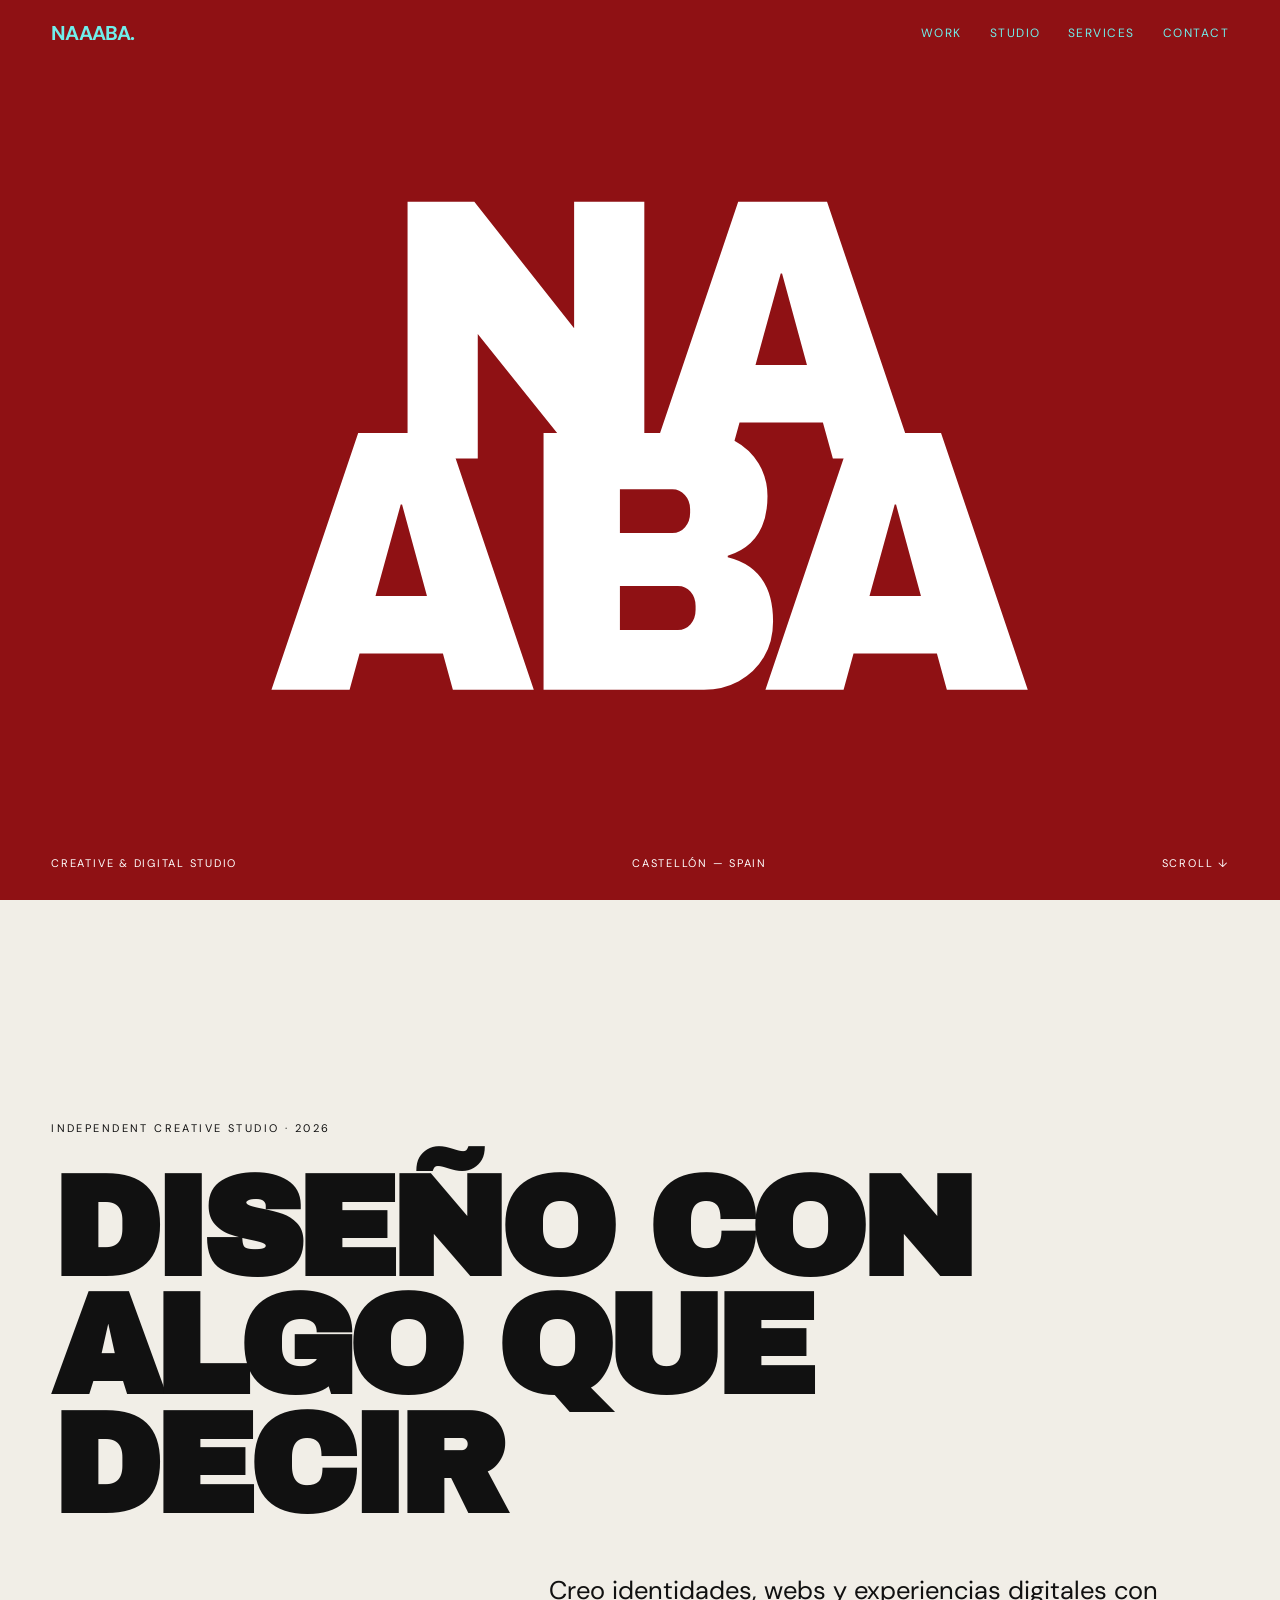
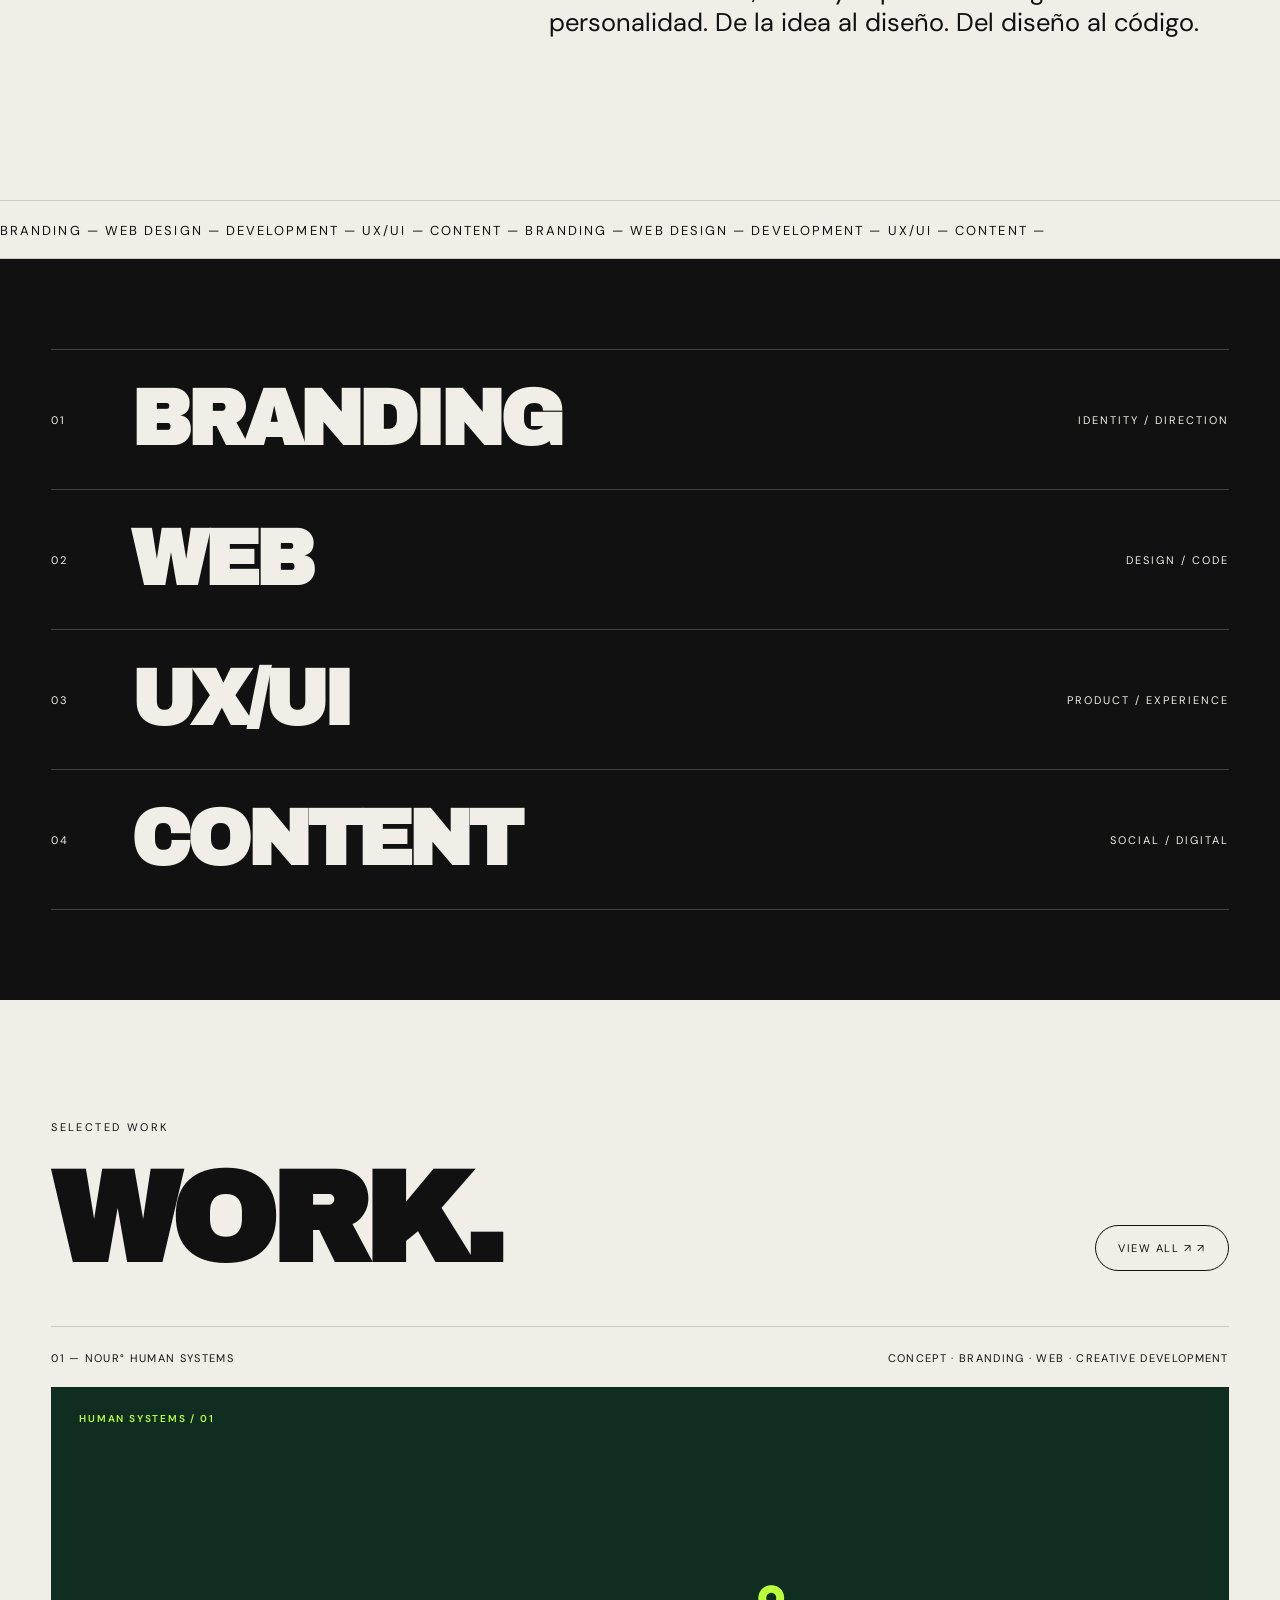
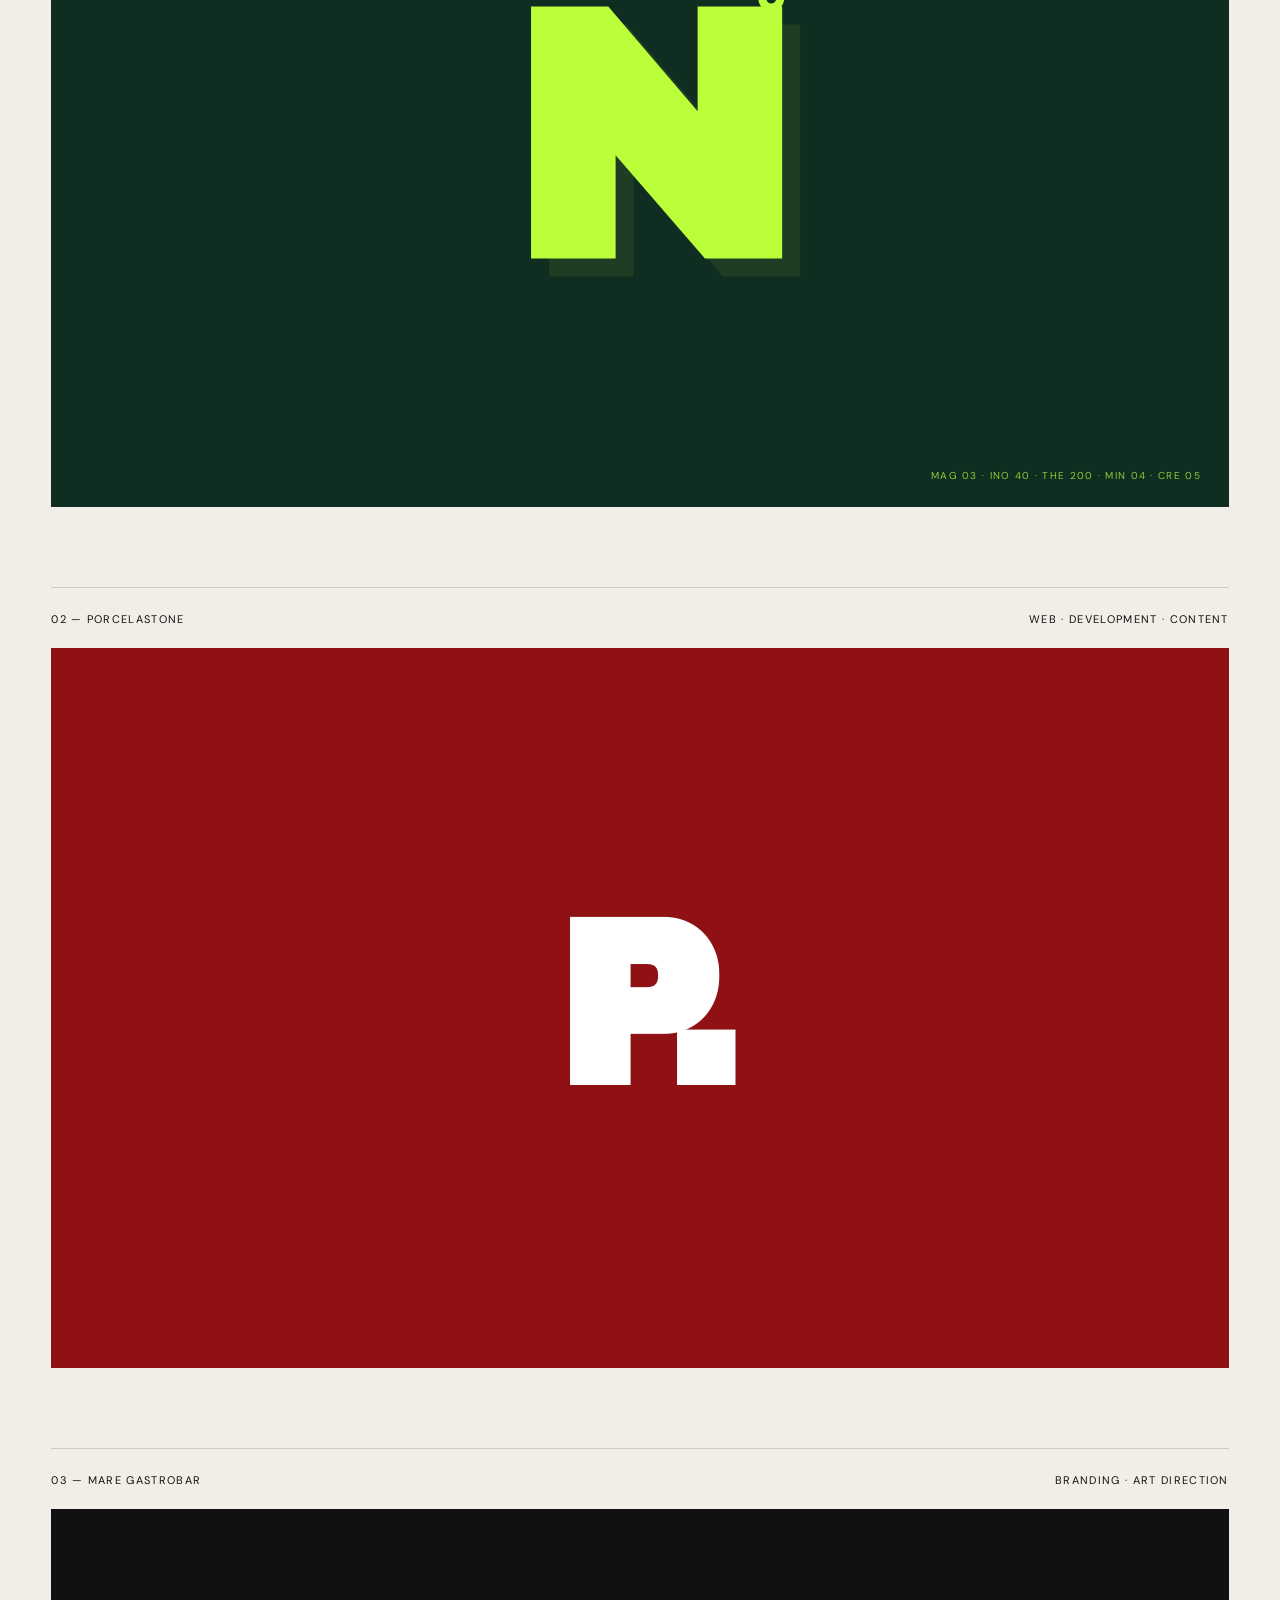
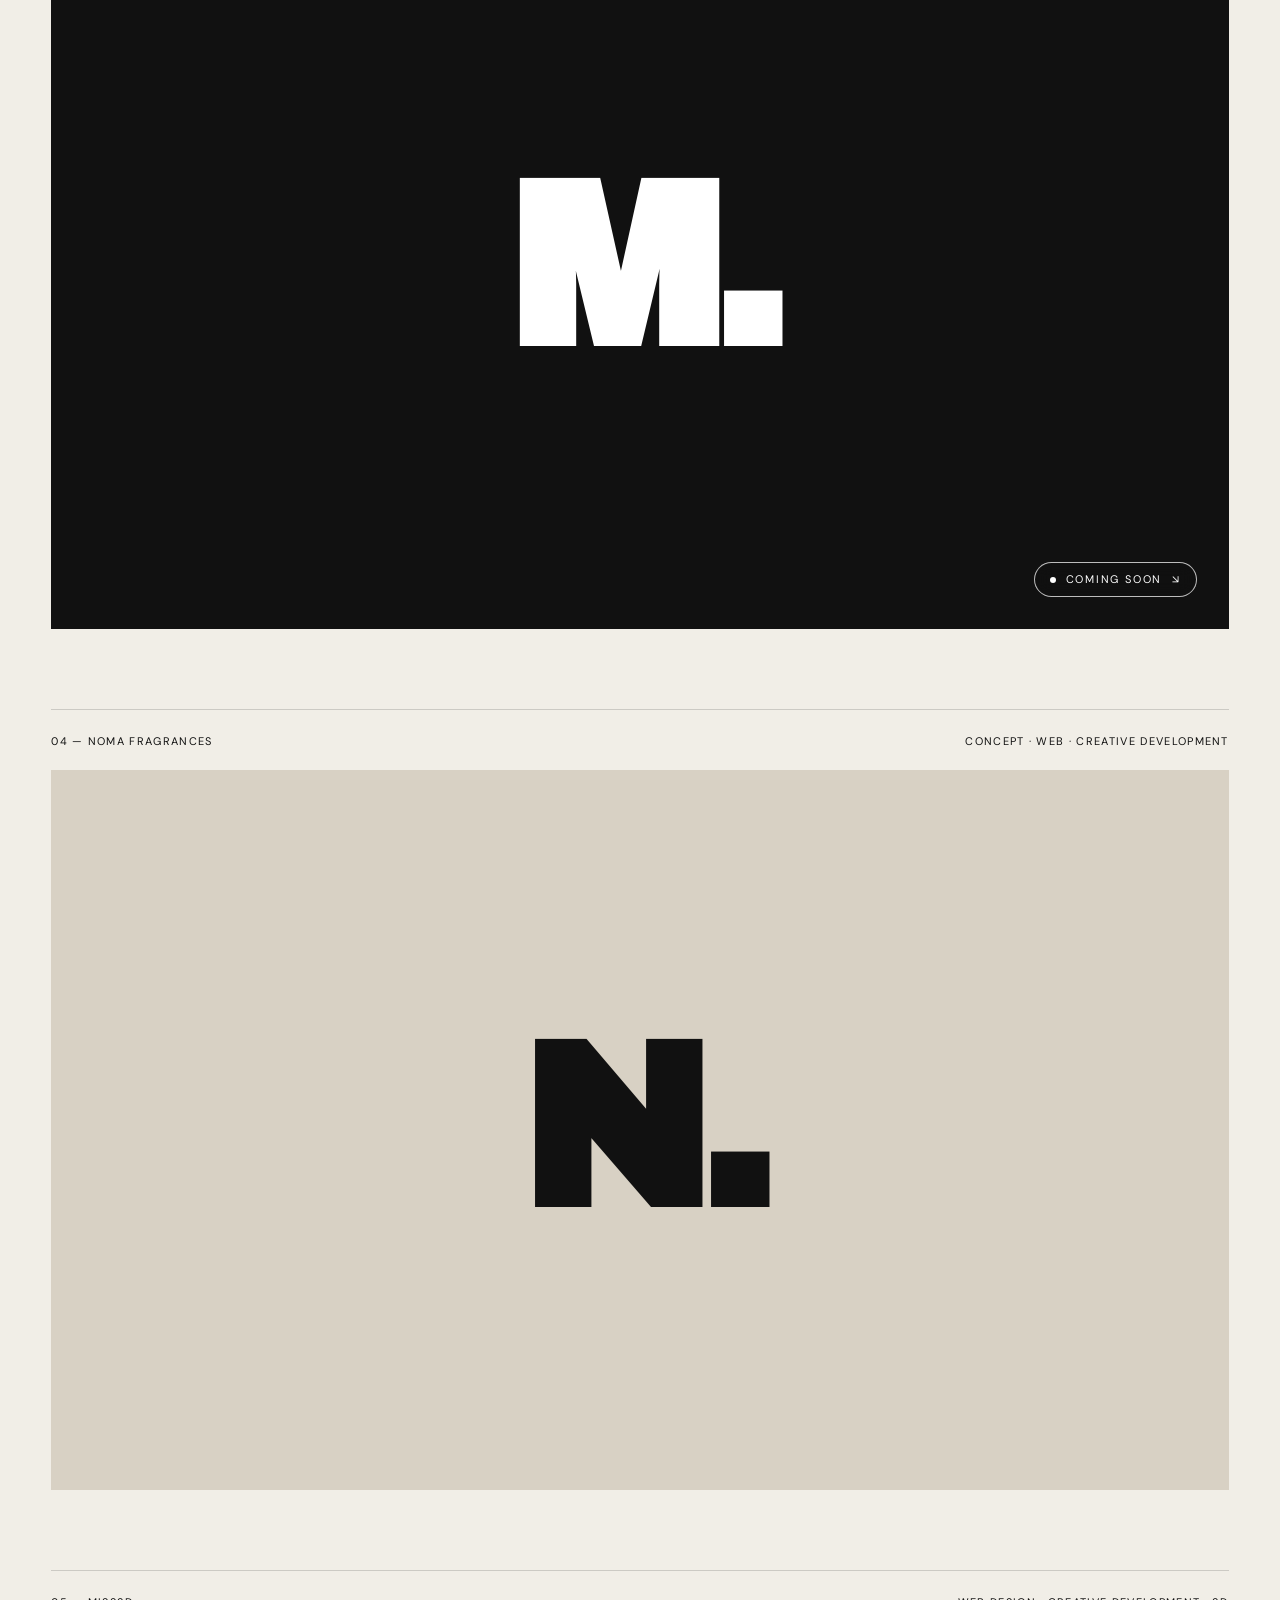
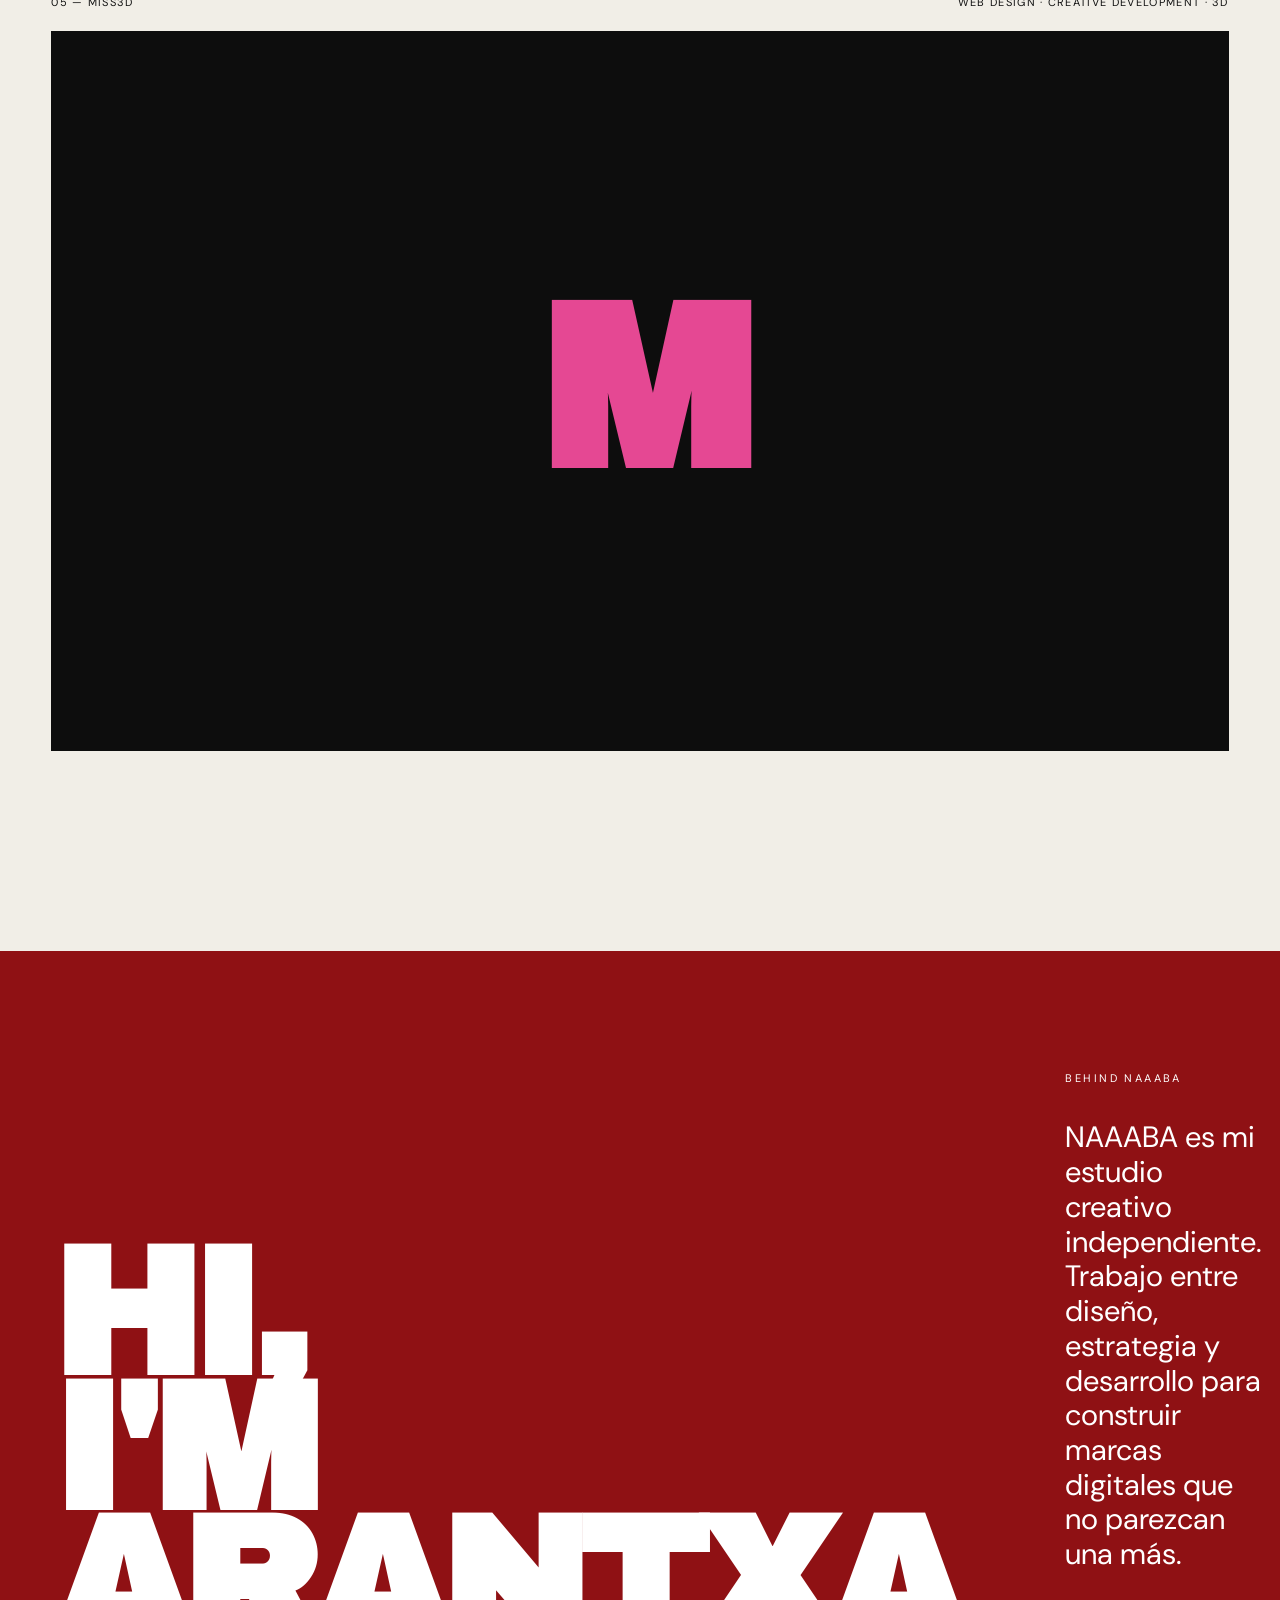
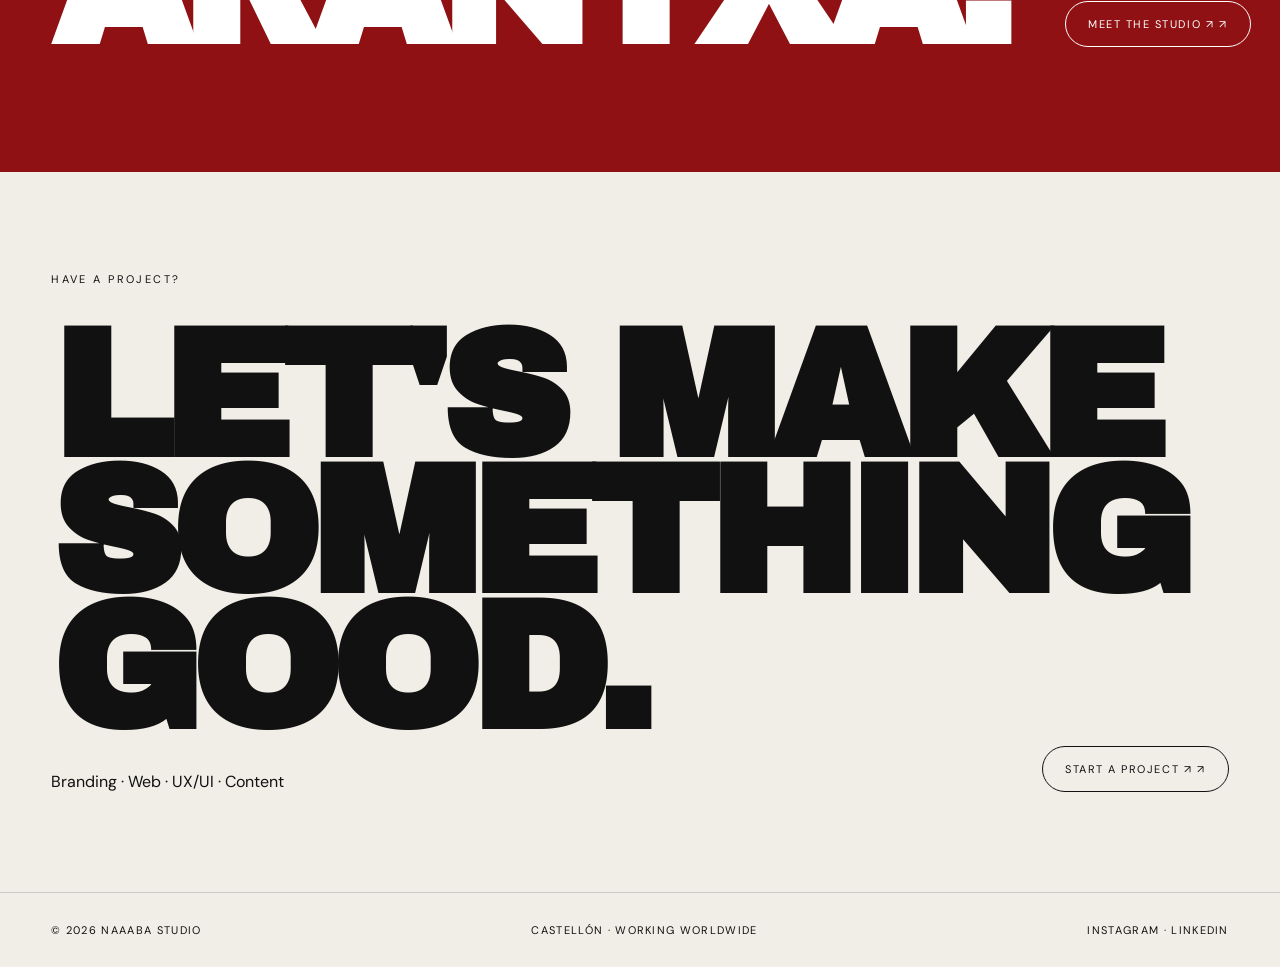
==== index.html @ 1e8956bd "Add files via upload" ====
<!doctype html>
<html lang="es">

<head>
    <meta charset="utf-8">
    <meta name="viewport" content="width=device-width,initial-scale=1">
    <meta name="description" content="NAAABA Studio — Branding, web design, development, UX/UI y contenido.">
    <title>NAAABA Studio — Creative & Digital Studio</title>
    <link rel="stylesheet" href="index.css">
</head>

<body>
    <header class="nav"><a class="brand" href="index.html">NAAABA.</a>
        <nav class="navlinks"><a href="work.html">Work</a><a href="studio.html">Studio</a><a
                href="services.html">Services</a><a href="contact.html">Contact</a></nav><button
            class="menu-btn">MENU</button>
    </header>
    <section class="hero">
        <div class="hero-logo display"><span>NA</span><span>ABA</span></div>
        <div class="hero-meta"><span>Creative & Digital Studio</span><span>Castellón — Spain</span><span>Scroll ↓</span>
        </div>
    </section>
    <section class="statement">
        <div class="eyebrow reveal">Independent creative studio · 2026</div>
        <h1 class="display reveal scroll-type">DISEÑO CON<br>ALGO QUE<br>DECIR.</h1>
        <p class="reveal">Creo identidades, webs y experiencias digitales con personalidad. De la idea al diseño. Del
            diseño al código.</p>
    </section>
    <div class="marquee">
        <div class="marquee-inner">BRANDING — WEB DESIGN — DEVELOPMENT — UX/UI — CONTENT — BRANDING — WEB DESIGN —
            DEVELOPMENT — UX/UI — CONTENT — </div>
    </div>
    <section class="services-strip"><a class="service-row reveal" href="services.html"><span>01</span><strong
                class="display">BRANDING</strong><span>IDENTITY / DIRECTION</span></a><a class="service-row reveal"
            href="services.html"><span>02</span><strong class="display">WEB</strong><span>DESIGN / CODE</span></a><a
            class="service-row reveal" href="services.html"><span>03</span><strong
                class="display">UX/UI</strong><span>PRODUCT / EXPERIENCE</span></a><a class="service-row reveal"
            href="services.html"><span>04</span><strong class="display">CONTENT</strong><span>SOCIAL /
                DIGITAL</span></a></section>
    <section class="work">
        <div class="section-head reveal">
            <div>
                <div class="eyebrow">Selected work</div>
                <h2 class="display">WORK.</h2>
            </div><a class="pill" href="work.html">View all ↗</a>
        </div>
        <a class="project project-link reveal project-nour" href="https://arantxanavarrob.github.io/nour/" target="_blank"
            rel="noopener noreferrer" aria-label="Explorar NOUR — Human Systems concept project">
            <div class="project-top"><span>01 — NOUR° Human Systems</span><span>Concept · Branding · Web · Creative Development</span></div>
            <div class="project-media">
                <div class="project-placeholder nour-placeholder"><b class="display">N</b><span class="nour-degree">°</span></div>
                <div class="project-visit" aria-hidden="true"><span>EXPLORE</span><b>↗</b></div>
            </div>
        </a>
        <a class="project project-link reveal" href="https://porcelastone.com/" target="_blank"
            rel="noopener noreferrer" aria-label="Visitar web de Porcelastone">
            <div class="project-top"><span>02 — Porcelastone</span><span>Web · Development · Content</span></div>
            <div class="project-media">
                <div class="project-placeholder"><b class="display">P.</b></div>
                <div class="project-visit" aria-hidden="true"><span>VISIT SITE</span><b>↗</b></div>
            </div>
        </a>
        <article class="project reveal">
            <div class="project-top"><span>03 — Mare Gastrobar</span><span>Branding · Art direction</span></div>
            <div class="project-media">
                <div class="project-placeholder" style="background:#111"><b class="display">M.</b></div>
            
                <div class="mare-coming-soon" aria-label="Coming soon">
                    <span class="mare-status-dot"></span>
                    <span>COMING SOON</span>
                    <span class="mare-status-arrow">↘</span>
                </div>
</div>
        </article>
        <a class="project project-link reveal" href="https://arantxanavarrob.github.io/noma/" target="_blank"
            rel="noopener noreferrer" aria-label="Explorar NOMA Fragrances — concept project">
            <div class="project-top"><span>04 — NOMA Fragrances</span><span>Concept · Web · Creative Development</span></div>
            <div class="project-media">
                <div class="project-placeholder" style="background:#d8d1c4;color:#111"><b class="display">N.</b></div>
                <div class="project-visit" aria-hidden="true"><span>EXPLORE</span><b>↗</b></div>
            </div>
        </a>
        <a class="project project-link reveal" href="https://arantxanavarrob.github.io/miss3d/index.html" target="_blank"
            rel="noopener noreferrer" aria-label="Visitar Miss3D — creative web project">
            <div class="project-top"><span>05 — Miss3D</span><span>Web Design · Creative Development · 3D</span></div>
            <div class="project-media">
                <div class="project-placeholder" style="background:#0d0d0d;color:#e54893"><b class="display">M</b></div>
                <div class="project-visit" aria-hidden="true"><span>VISIT SITE</span><b>↗</b></div>
            </div>
        </a>
    </section>
    <section class="about-slice">
        <h2 class="display reveal scroll-type">HI,<br>I'M<br>ARANTXA.</h2>
        <div class="reveal">
            <div class="eyebrow">Behind NAAABA</div>
            <p>NAAABA es mi estudio creativo independiente. Trabajo entre diseño, estrategia y desarrollo para construir
                marcas digitales que no parezcan una más.</p><a class="pill" href="studio.html">Meet the studio ↗</a>
        </div>
    </section>
    <section class="cta">
        <div class="eyebrow reveal">Have a project?</div>
        <h2 class="display reveal scroll-type">LET'S MAKE<br>SOMETHING<br>GOOD.</h2>
        <div class="cta-bottom reveal"><span>Branding · Web · UX/UI · Content</span><a class="pill"
                href="contact.html">Start a project ↗</a></div>
    </section>
    <footer class="footer"><span>© 2026 NAAABA Studio</span><span>Castellón · Working worldwide</span><span>Instagram ·
            LinkedIn</span></footer>
    <script src="index.js"></script>
</body>

</html>
---- index.css ----
@import url('https://fonts.googleapis.com/css2?family=DM+Sans:wght@400;500;600&family=Archivo+Black&display=swap');
:root{--red:#8f1114;--cream:#f1eee7;--ink:#111;--line:rgba(17,17,17,.16);--pad:clamp(22px,4vw,64px)}
*{box-sizing:border-box}html{scroll-behavior:smooth}body{margin:0;background:var(--cream);color:var(--ink);font-family:'DM Sans',Arial,sans-serif;overflow-x:hidden}a{color:inherit;text-decoration:none}button,input,textarea,select{font:inherit}.display{font-family:'Archivo Black',Impact,sans-serif;text-transform:uppercase;letter-spacing:-.055em}.nav{position:fixed;z-index:50;top:0;left:0;width:100%;display:flex;align-items:center;justify-content:space-between;padding:20px var(--pad);mix-blend-mode:difference;color:#fff}.brand{font-weight:700;letter-spacing:-.04em;font-size:20px}.navlinks{display:flex;gap:28px;font-size:12px;text-transform:uppercase;letter-spacing:.12em}.menu-btn{display:none;border:0;background:none;color:inherit;font-size:12px}.hero{height:100svh;background:var(--red);color:#fff;position:relative;display:grid;place-items:center;overflow:hidden}.hero-logo{font-size:clamp(110px,27vw,410px);line-height:.62;text-align:center;transform:scaleY(1.08)}.hero-logo span{display:block}.hero-meta{position:absolute;left:var(--pad);right:var(--pad);bottom:30px;display:flex;justify-content:space-between;text-transform:uppercase;font-size:11px;letter-spacing:.16em}.statement{min-height:100svh;padding:150px var(--pad) 90px;display:flex;flex-direction:column;justify-content:center}.eyebrow{font-size:11px;letter-spacing:.22em;text-transform:uppercase;margin-bottom:35px}.statement h1,.page-hero h1{font-size:clamp(62px,11vw,180px);line-height:.84;margin:0;max-width:1250px}.statement p{font-size:clamp(18px,2vw,30px);max-width:680px;margin:50px 0 0 auto;line-height:1.25}.services-strip{background:var(--ink);color:var(--cream);padding:90px var(--pad)}.service-row{display:grid;grid-template-columns:80px 1fr auto;align-items:center;border-top:1px solid rgba(255,255,255,.2);padding:28px 0;transition:.3s}.service-row:last-child{border-bottom:1px solid rgba(255,255,255,.2)}.service-row:hover{padding-left:18px}.service-row strong{font-size:clamp(34px,6vw,90px)}.service-row span{font-size:11px;letter-spacing:.18em}.work{padding:120px var(--pad)}.section-head{display:flex;justify-content:space-between;align-items:end;margin-bottom:55px}.section-head h2{font-size:clamp(60px,10vw,150px);line-height:.8;margin:0}.project{border-top:1px solid var(--line);padding:24px 0 80px}.project-top{display:flex;justify-content:space-between;text-transform:uppercase;font-size:11px;letter-spacing:.12em;margin-bottom:22px}.project-media{height:min(70vw,720px);overflow:hidden;background:#ccc;position:relative}.project-media img{width:100%;height:100%;object-fit:cover;transition:transform .8s cubic-bezier(.2,.7,.2,1)}.project:hover img{transform:scale(1.035)}.project-placeholder{width:100%;height:100%;display:grid;place-items:center;background:var(--red);color:#fff}.project-placeholder b{font-size:clamp(70px,18vw,260px)}.about-slice{background:var(--red);color:#fff;min-height:90svh;padding:120px var(--pad);display:grid;grid-template-columns:1.2fr .8fr;gap:60px;align-items:end}.about-slice h2{font-size:clamp(75px,14vw,210px);line-height:.75;margin:0}.about-slice p{font-size:clamp(20px,2.3vw,34px);line-height:1.18}.cta{min-height:80svh;padding:100px var(--pad);display:flex;flex-direction:column;justify-content:space-between}.cta h2{font-size:clamp(70px,14vw,220px);line-height:.76;margin:0}.cta-bottom{display:flex;justify-content:space-between;align-items:end}.pill{display:inline-block;border:1px solid currentColor;border-radius:999px;padding:15px 22px;text-transform:uppercase;font-size:11px;letter-spacing:.14em}.footer{padding:30px var(--pad);border-top:1px solid var(--line);display:flex;justify-content:space-between;font-size:11px;text-transform:uppercase;letter-spacing:.12em}.page-hero{padding:190px var(--pad) 100px;min-height:75svh;display:flex;flex-direction:column;justify-content:flex-end}.page-copy{padding:80px var(--pad);display:grid;grid-template-columns:1fr 1fr;gap:80px}.page-copy p{font-size:clamp(20px,2.5vw,36px);line-height:1.25;margin:0}.cards{padding:20px var(--pad) 120px}.card{display:grid;grid-template-columns:80px 1fr 1fr;gap:30px;border-top:1px solid var(--line);padding:30px 0}.card h3{font-size:clamp(38px,5vw,75px);margin:0}.contact{background:var(--ink);color:var(--cream);min-height:100svh;padding:170px var(--pad) 80px;display:grid;grid-template-columns:.8fr 1.2fr;gap:8vw}.contact h1{font-size:clamp(65px,10vw,145px);line-height:.8;margin:0}.form-field{border-bottom:1px solid rgba(255,255,255,.25);padding:22px 0}.form-field label{display:block;font-size:10px;text-transform:uppercase;letter-spacing:.2em;margin-bottom:10px}.form-field input,.form-field textarea,.form-field select{width:100%;border:0;outline:0;background:transparent;color:inherit;font-size:20px}.form-field textarea{min-height:120px;resize:vertical}.submit{margin-top:28px;background:var(--cream);color:var(--ink);border:0;padding:16px 25px;cursor:pointer;text-transform:uppercase;letter-spacing:.12em}.reveal{opacity:0;transform:translateY(50px);transition:opacity .9s,transform .9s}.reveal.visible{opacity:1;transform:none}.marquee{overflow:hidden;white-space:nowrap;background:var(--cream);padding:18px 0;border-block:1px solid var(--line)}.marquee-inner{display:inline-block;animation:marquee 22s linear infinite;font-size:13px;text-transform:uppercase;letter-spacing:.16em}@keyframes marquee{to{transform:translateX(-50%)}}
@media(max-width:760px){.navlinks{display:none}.menu-btn{display:block}.nav.open .navlinks{display:flex;position:absolute;top:0;left:0;width:100%;height:100svh;background:var(--ink);flex-direction:column;justify-content:center;align-items:center;font-size:28px;z-index:-1}.hero-logo{font-size:38vw}.hero-meta{font-size:9px}.statement{padding-top:120px}.statement p{margin-left:0}.service-row{grid-template-columns:45px 1fr}.service-row>span:last-child{display:none}.about-slice,.page-copy,.contact{grid-template-columns:1fr}.about-slice{align-content:center}.card{grid-template-columns:40px 1fr}.card p{grid-column:2}.cta-bottom,.footer{gap:25px;align-items:flex-start;flex-direction:column}.page-hero{min-height:65svh}.contact{padding-top:140px}}


/* Scroll-controlled typing headlines */
.scroll-type .type-char{
  visibility:hidden;
}
.scroll-type .type-char.typed{
  visibility:visible;
}
@media (prefers-reduced-motion: reduce){
  .scroll-type .type-char{visibility:visible!important}
}

/* NAAABA interactive hover language */
.navlinks a,.pill,.submit,.menu-btn{position:relative;isolation:isolate;overflow:hidden;transition:color .35s ease,border-color .35s ease,transform .18s ease}
.navlinks a::after{content:"";position:absolute;left:0;bottom:-2px;width:100%;height:1px;background:currentColor;transform:scaleX(0);transform-origin:right;transition:transform .35s cubic-bezier(.77,0,.18,1)}
.navlinks a:hover::after{transform:scaleX(1);transform-origin:left}
.navlinks a:hover{letter-spacing:.18em}
.pill::before,.submit::before{content:"";position:absolute;inset:0;background:var(--red);transform:translateY(105%);transition:transform .42s cubic-bezier(.77,0,.18,1);z-index:-1;border-radius:inherit}
.pill:hover,.submit:hover{color:#fff;border-color:var(--red)}
.pill:hover::before,.submit:hover::before{transform:translateY(0)}
.interactive-arrow{display:inline-block;margin-left:.45em;transition:transform .35s cubic-bezier(.2,.8,.2,1)}
.pill:hover .interactive-arrow,.submit:hover .interactive-arrow{transform:translate(6px,-4px) rotate(-8deg)}
.magnetic{will-change:transform}
.cursor-dot{position:fixed;left:0;top:0;width:10px;height:10px;border-radius:50%;background:#fff;mix-blend-mode:difference;pointer-events:none;z-index:9999;transform:translate(-50%,-50%);transition:width .22s,height .22s,opacity .2s}
.cursor-dot.is-hovering{width:44px;height:44px}
@media (hover:none),(pointer:coarse){.cursor-dot{display:none}.magnetic{transform:none!important}}
@media (prefers-reduced-motion:reduce){.magnetic{transform:none!important}.cursor-dot{display:none}}

/* V4 — Contact spacing fix */
@media (min-width:761px){
  .contact{
    grid-template-columns:minmax(0,1.15fr) minmax(360px,.85fr);
    gap:5vw;
    align-items:start;
  }
  .contact>div,.contact>form{min-width:0}
  .contact form{
    width:100%;
    max-width:580px;
    justify-self:end;
  }
  .contact .form-field{padding:26px 0}
  .contact .form-field label{margin-bottom:13px}
  .contact .form-field input,
  .contact .form-field textarea,
  .contact .form-field select{font-size:clamp(18px,1.45vw,23px);line-height:1.35}
  .contact .form-field textarea{min-height:150px}
}

/* V7 — Contact: prevent headline/form overlap */
@media (min-width:761px){
  .contact{
    grid-template-columns:minmax(0,1.25fr) minmax(390px,.75fr);
    gap:clamp(48px,6vw,110px);
  }
  .contact>div:first-child{min-width:0;max-width:100%}
  .contact h1{
    font-size:clamp(64px,7.2vw,118px);
    line-height:.84;
    max-width:100%;
    overflow-wrap:normal;
  }
  .contact form{
    width:100%;
    max-width:570px;
    justify-self:end;
    position:relative;
    z-index:2;
  }
}
@media (min-width:761px) and (max-width:1100px){
  .contact{grid-template-columns:minmax(0,1fr) minmax(340px,.9fr);gap:42px}
  .contact h1{font-size:clamp(56px,6.8vw,82px)}
}

/* V8 — project hover / external visit */
.project-link{display:block;color:inherit;text-decoration:none;cursor:none}
.project-link .project-media{transition:transform .7s cubic-bezier(.2,.75,.2,1),border-radius .7s cubic-bezier(.2,.75,.2,1)}
.project-link .project-placeholder{transition:transform .8s cubic-bezier(.2,.75,.2,1),filter .5s ease}
.project-link:hover .project-media{transform:scale(.985);border-radius:2px}
.project-link:hover .project-placeholder{transform:scale(1.035);filter:brightness(.78)}
.project-visit{position:absolute;left:0;top:0;z-index:5;display:flex;align-items:center;gap:10px;padding:14px 18px;border-radius:999px;background:var(--cream);color:var(--ink);font-size:11px;font-weight:700;letter-spacing:.14em;white-space:nowrap;pointer-events:none;opacity:0;transform:translate(-50%,-50%) scale(.72);transition:opacity .2s ease,transform .2s ease;will-change:left,top,transform}
.project-visit b{font-size:16px;line-height:1;transition:transform .25s ease}
.project-link:hover .project-visit{opacity:1;transform:translate(-50%,-50%) scale(1)}
.project-link:hover .project-visit b{transform:translate(3px,-3px)}
.project-link .project-top span:first-child{transition:letter-spacing .35s ease}
.project-link:hover .project-top span:first-child{letter-spacing:.18em}
@media (hover:none),(pointer:coarse){.project-link{cursor:pointer}.project-visit{left:auto!important;top:auto!important;right:18px;bottom:18px;opacity:1;transform:none}.project-link:hover .project-media,.project-link:hover .project-placeholder{transform:none;filter:none}}
\n\n/* V13 — Founder portrait interaction */\n.founder-photo-trigger{position:relative;display:inline-block;cursor:crosshair;border-bottom:1px solid currentColor;outline:none}\n.founder-photo{position:absolute;z-index:20;left:50%;bottom:calc(100% + 22px);width:clamp(180px,18vw,280px);aspect-ratio:4/5;overflow:hidden;background:var(--ink);opacity:0;pointer-events:none;transform:translate(-50%,18px) rotate(-2deg) scale(.94);transition:opacity .28s ease,transform .45s cubic-bezier(.2,.8,.2,1)}\n.founder-photo img,.founder-mobile-photo img{width:100%;height:100%;display:block;object-fit:cover;filter:grayscale(100%);transition:filter .45s ease,transform .7s cubic-bezier(.2,.8,.2,1)}\n.founder-photo-trigger:hover .founder-photo,.founder-photo-trigger:focus .founder-photo{opacity:1;transform:translate(-50%,0) rotate(-2deg) scale(1)}\n.founder-photo-trigger:hover .founder-photo img{filter:grayscale(0%);transform:scale(1.025)}\n.founder-mobile-photo{display:none}\n.founder-extra{margin-top:1.4rem}\n@media (max-width:760px),(hover:none),(pointer:coarse){.founder-photo{display:none}.founder-photo-trigger{cursor:auto}.founder-mobile-photo{display:block;width:min(72vw,360px);aspect-ratio:4/5;margin:34px 0 8px;overflow:hidden}.founder-mobile-photo img{filter:grayscale(0%)}}\n@media (prefers-reduced-motion:reduce){.founder-photo,.founder-photo img{transition:none}}\n

/* V14 — Studio portrait editorial layout */
.studio-intro{align-items:start;gap:clamp(60px,8vw,140px);padding-top:82px}
.studio-founder{align-self:start}
.studio-founder .eyebrow{margin-bottom:46px}
.studio-founder-photo{margin:0 0 0 clamp(0px,10vw,160px);width:clamp(230px,22vw,340px);aspect-ratio:4/5;overflow:hidden}
.studio-founder-photo img{width:100%;height:100%;display:block;object-fit:cover;object-position:center 44%;filter:grayscale(100%)}
.studio-copy{padding-top:4px}
.studio-copy p{max-width:700px;margin:0}
.studio-copy .founder-extra{margin-top:72px}
@media(max-width:760px){
  .studio-intro{gap:42px;padding-top:60px}
  .studio-founder .eyebrow{margin-bottom:28px}
  .studio-founder-photo{margin:0;width:min(72vw,300px)}
  .studio-copy .founder-extra{margin-top:38px}
}


/* NOUR° project — first featured work */
.nour-placeholder{position:relative;background:#102d22!important;color:#baff39!important;overflow:hidden}
.nour-placeholder:before{content:"HUMAN SYSTEMS / 01";position:absolute;left:28px;top:25px;font-size:10px;letter-spacing:.18em;font-weight:600;color:#baff39}
.nour-placeholder:after{content:"MAG 03 · INO 40 · THE 200 · MIN 04 · CRE 05";position:absolute;right:28px;bottom:25px;font-size:10px;letter-spacing:.13em;color:#baff39;opacity:.75}
.nour-placeholder b{font-size:clamp(120px,27vw,390px)!important;line-height:.7;transform:translateY(-1%);text-shadow:18px 18px 0 rgba(186,255,57,.08)}
.nour-degree{position:absolute;left:calc(50% + clamp(40px,9vw,135px));top:24%;font-size:clamp(45px,7vw,100px);font-weight:700;color:#baff39}
.project-nour:hover .nour-placeholder{filter:brightness(1.08)!important}
@media(max-width:700px){.nour-placeholder:before{left:16px;top:16px}.nour-placeholder:after{left:16px;right:auto;bottom:16px;font-size:8px}.nour-degree{top:28%}}

/* V15 — iPhone / mobile responsive pass */
@media (max-width:760px){
  :root{--pad:20px}
  html,body{width:100%;max-width:100%;overflow-x:hidden;-webkit-text-size-adjust:100%}
  .nav{padding:18px 20px;mix-blend-mode:normal;color:#fff;background:var(--red)}
  .brand{font-size:18px;position:relative;z-index:3}
  .menu-btn{position:relative;z-index:3;padding:8px 0;color:#fff}
  .nav.open{background:transparent}
  .nav.open .navlinks{z-index:2;padding:80px 20px 40px;gap:24px}
  .nav.open .brand,.nav.open .menu-btn{z-index:4}

  .hero{min-height:100svh;height:100svh;padding:72px 20px 20px}
  .hero-logo{font-size:min(38vw,170px);line-height:.65;max-width:100%}
  .hero-meta{left:20px;right:20px;bottom:22px;gap:14px;align-items:flex-end}
  .hero-meta span:last-child{text-align:right}

  .statement{min-height:auto;padding:110px 20px 80px}
  .statement h1,.page-hero h1{font-size:clamp(52px,16vw,82px);line-height:.86;overflow-wrap:anywhere}
  .statement p{font-size:19px;margin-top:34px}
  .services-strip{padding:70px 20px}
  .service-row{padding:22px 0;grid-template-columns:34px minmax(0,1fr);gap:10px}
  .service-row strong{font-size:clamp(31px,10vw,48px);line-height:.95;overflow-wrap:anywhere}

  .work{padding:85px 20px 70px}
  .section-head{align-items:flex-start;gap:20px;margin-bottom:38px;flex-direction:column}
  .section-head h2{font-size:clamp(58px,19vw,90px)}
  .project{padding:20px 0 52px}
  .project-top{display:grid;grid-template-columns:1fr;gap:7px;line-height:1.35;margin-bottom:15px}
  .project-top span:last-child{font-size:9px;opacity:.62}
  .project-media{height:auto;aspect-ratio:4/5;min-height:0}
  .project-placeholder b{font-size:clamp(100px,43vw,190px)}
  .project-visit{right:12px!important;bottom:12px!important;left:auto!important;top:auto!important}

  .nour-placeholder:before{left:14px;top:14px;font-size:8px}
  .nour-placeholder:after{left:14px;right:14px;bottom:14px;font-size:7px;line-height:1.35}
  .nour-placeholder b{font-size:55vw!important;text-shadow:8px 8px 0 rgba(186,255,57,.08)}
  .nour-degree{left:61%;top:25%;font-size:18vw}

  .about-slice{min-height:auto;padding:90px 20px;gap:45px}
  .about-slice h2{font-size:clamp(68px,22vw,105px)}
  .about-slice p{font-size:20px}
  .cta{min-height:75svh;padding:85px 20px 55px;gap:60px}
  .cta h2{font-size:clamp(62px,20vw,100px);overflow-wrap:anywhere}
  .cta-bottom{width:100%}
  .pill{max-width:100%;text-align:center}
  .footer{padding:28px 20px;font-size:9px;line-height:1.5}

  .page-hero{padding:135px 20px 70px;min-height:55svh}
  .page-copy{padding:60px 20px;gap:34px}
  .page-copy p{font-size:20px}
  .cards{padding:10px 20px 80px}
  .card{grid-template-columns:30px minmax(0,1fr);gap:16px;padding:24px 0}
  .card h3{font-size:clamp(34px,11vw,52px);line-height:.95;overflow-wrap:anywhere}

  .contact{min-height:100svh;padding:125px 20px 60px;gap:55px}
  .contact h1{font-size:clamp(52px,16vw,78px);line-height:.84;overflow-wrap:anywhere}
  .form-field input,.form-field textarea,.form-field select{font-size:16px}

  .studio-intro{padding:55px 20px 75px!important;gap:34px!important}
  .studio-founder-photo{width:min(78vw,320px)!important}
  .studio-copy .founder-extra{margin-top:32px!important}
  .founder-mobile-photo{width:min(78vw,320px)}

  .marquee{padding:14px 0}.marquee-inner{font-size:10px}
}

@media (max-width:390px){
  :root{--pad:16px}
  .nav{padding-left:16px;padding-right:16px}
  .work,.statement,.services-strip,.about-slice,.cta,.cards,.page-copy{padding-left:16px;padding-right:16px}
  .page-hero{padding-left:16px;padding-right:16px}
  .contact{padding-left:16px;padding-right:16px}
  .project-media{aspect-ratio:3/4}
  .project-placeholder b{font-size:46vw}
  .nour-placeholder b{font-size:58vw!important}
}

/* V16 — real iPhone typography + end-of-page fix */
@media (max-width:760px){
  /* Never split words in giant headlines on phones */
  .statement h1,
  .page-hero h1,
  .cta h2{
    overflow-wrap:normal!important;
    word-break:normal!important;
    hyphens:none!important;
    max-width:100%;
  }

  /* Fit complete words such as ARANTXA / STUDIO inside 390–440px */
  .statement h1{font-size:clamp(44px,13.2vw,58px)!important;line-height:.88}
  .page-hero h1{font-size:clamp(43px,12.8vw,56px)!important;line-height:.88}
  .cta h2{font-size:clamp(48px,14vw,64px)!important;line-height:.86}

  /* Studio: enough breathing room for SMALL STUDIO / BIG IDEAS */
  .page-hero{height:auto!important;min-height:58svh!important;padding-top:130px!important;padding-bottom:64px!important;overflow:visible!important}

  /* Last statement must be fully reachable; no clipped USEFUL */
  .statement{height:auto!important;min-height:0!important;overflow:visible!important}
  .studio-intro + .statement{padding-top:82px!important;padding-bottom:100px!important}
  .studio-intro + .statement h1{font-size:clamp(48px,14vw,62px)!important;line-height:.86}

  /* Scroll typing is a desktop flourish. On touch, keep every letter readable. */
  .scroll-type .type-char{visibility:visible!important}
}

@media (max-width:390px){
  .statement h1{font-size:12.8vw!important}
  .page-hero h1{font-size:12.2vw!important}
  .studio-intro + .statement h1{font-size:13.5vw!important}
}



/* Existing footer links */
.footer a,
.site-footer a{
  color:inherit;
  text-decoration:none;
}
.footer a:hover,
.site-footer a:hover{
  opacity:.55;
}


/* MARE — Coming Soon */
.mare-coming-soon{
  position:absolute;
  right:clamp(18px,2.5vw,38px);
  bottom:clamp(18px,2.5vw,34px);
  z-index:4;
  display:flex;
  align-items:center;
  gap:10px;
  padding:11px 15px;
  border:1px solid rgba(255,255,255,.72);
  border-radius:999px;
  color:#fff;
  background:rgba(17,17,17,.22);
  backdrop-filter:blur(10px);
  -webkit-backdrop-filter:blur(10px);
  font-size:11px;
  letter-spacing:.16em;
  line-height:1;
  white-space:nowrap;
}
.mare-status-dot{
  width:6px;
  height:6px;
  border-radius:50%;
  background:currentColor;
  animation:marePulse 1.8s ease-in-out infinite;
}
.mare-status-arrow{
  display:inline-block;
  transition:transform .25s ease;
}
.project:hover .mare-status-arrow{transform:translate(3px,3px)}
@keyframes marePulse{
  0%,100%{opacity:.35;transform:scale(.8)}
  50%{opacity:1;transform:scale(1.15)}
}
@media(max-width:700px){
  .mare-coming-soon{
    right:14px;
    bottom:14px;
    padding:9px 12px;
    font-size:9px;
    gap:8px;
  }
}
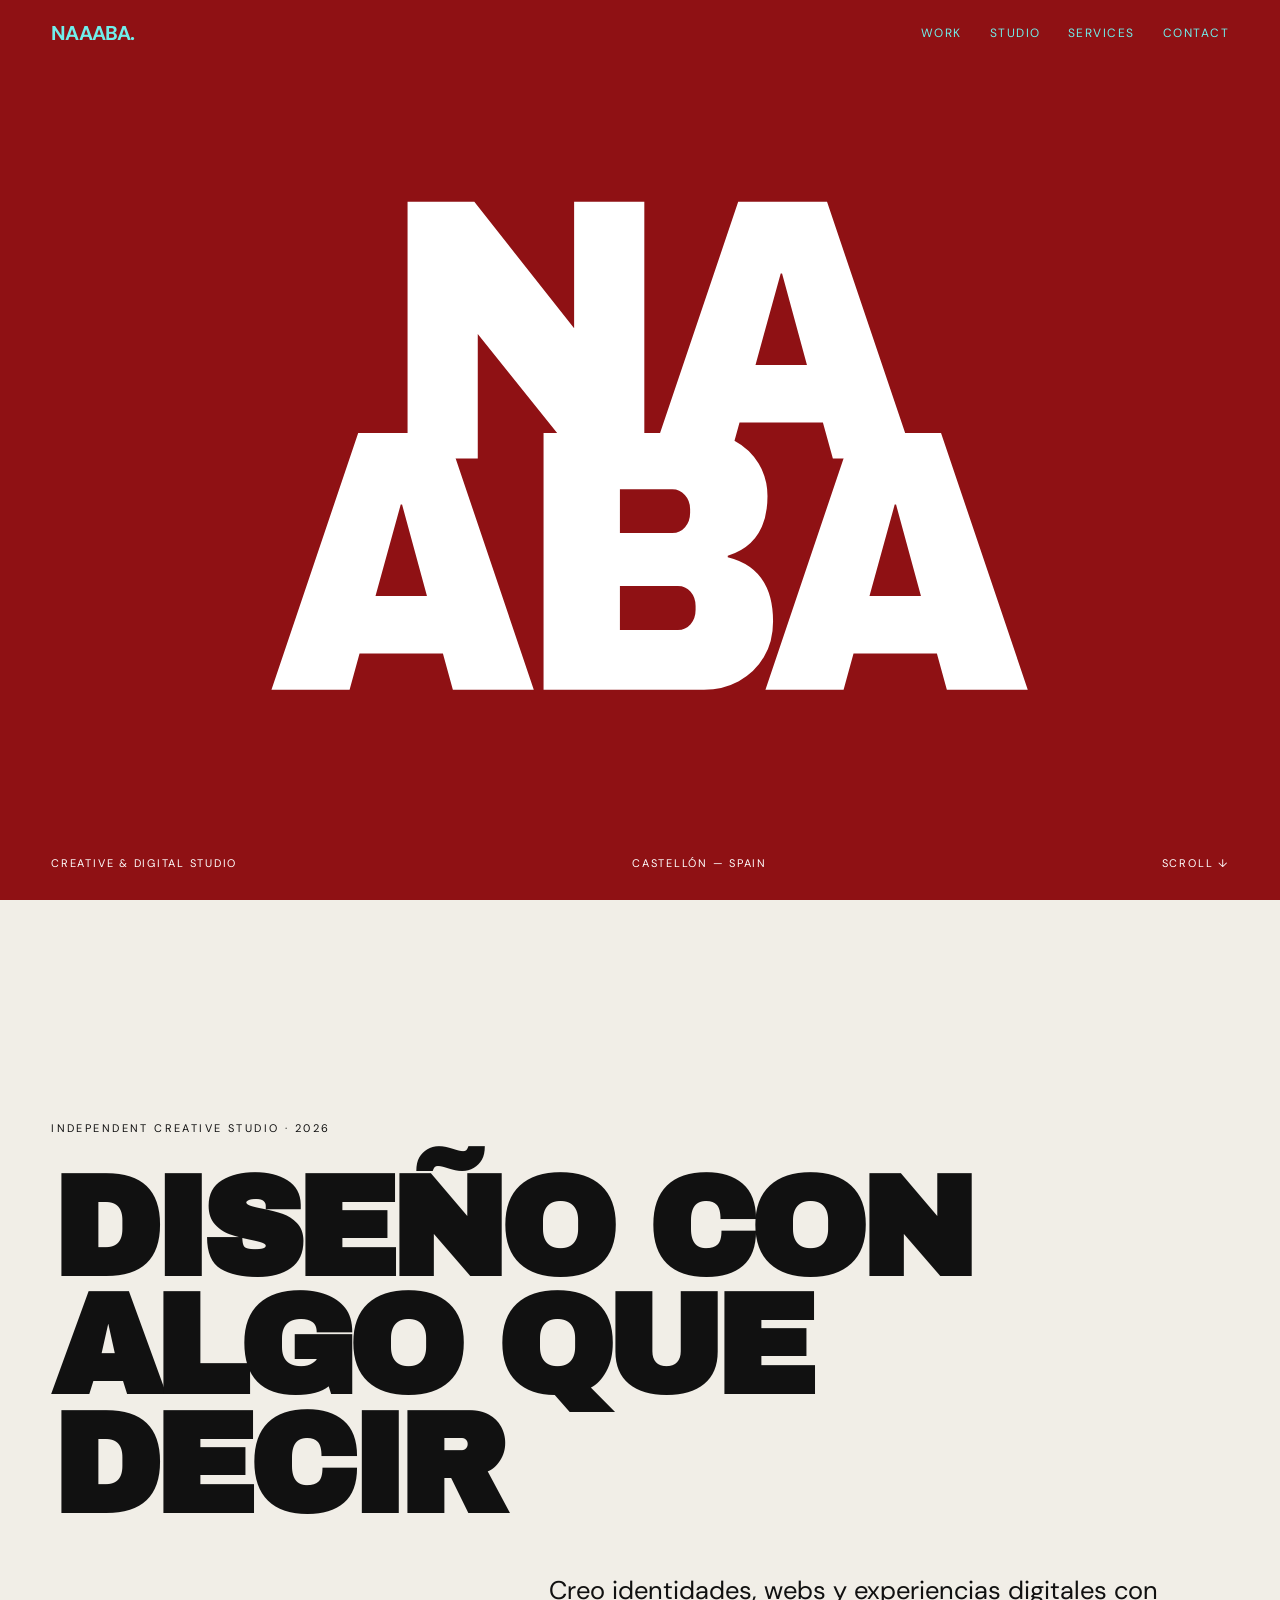
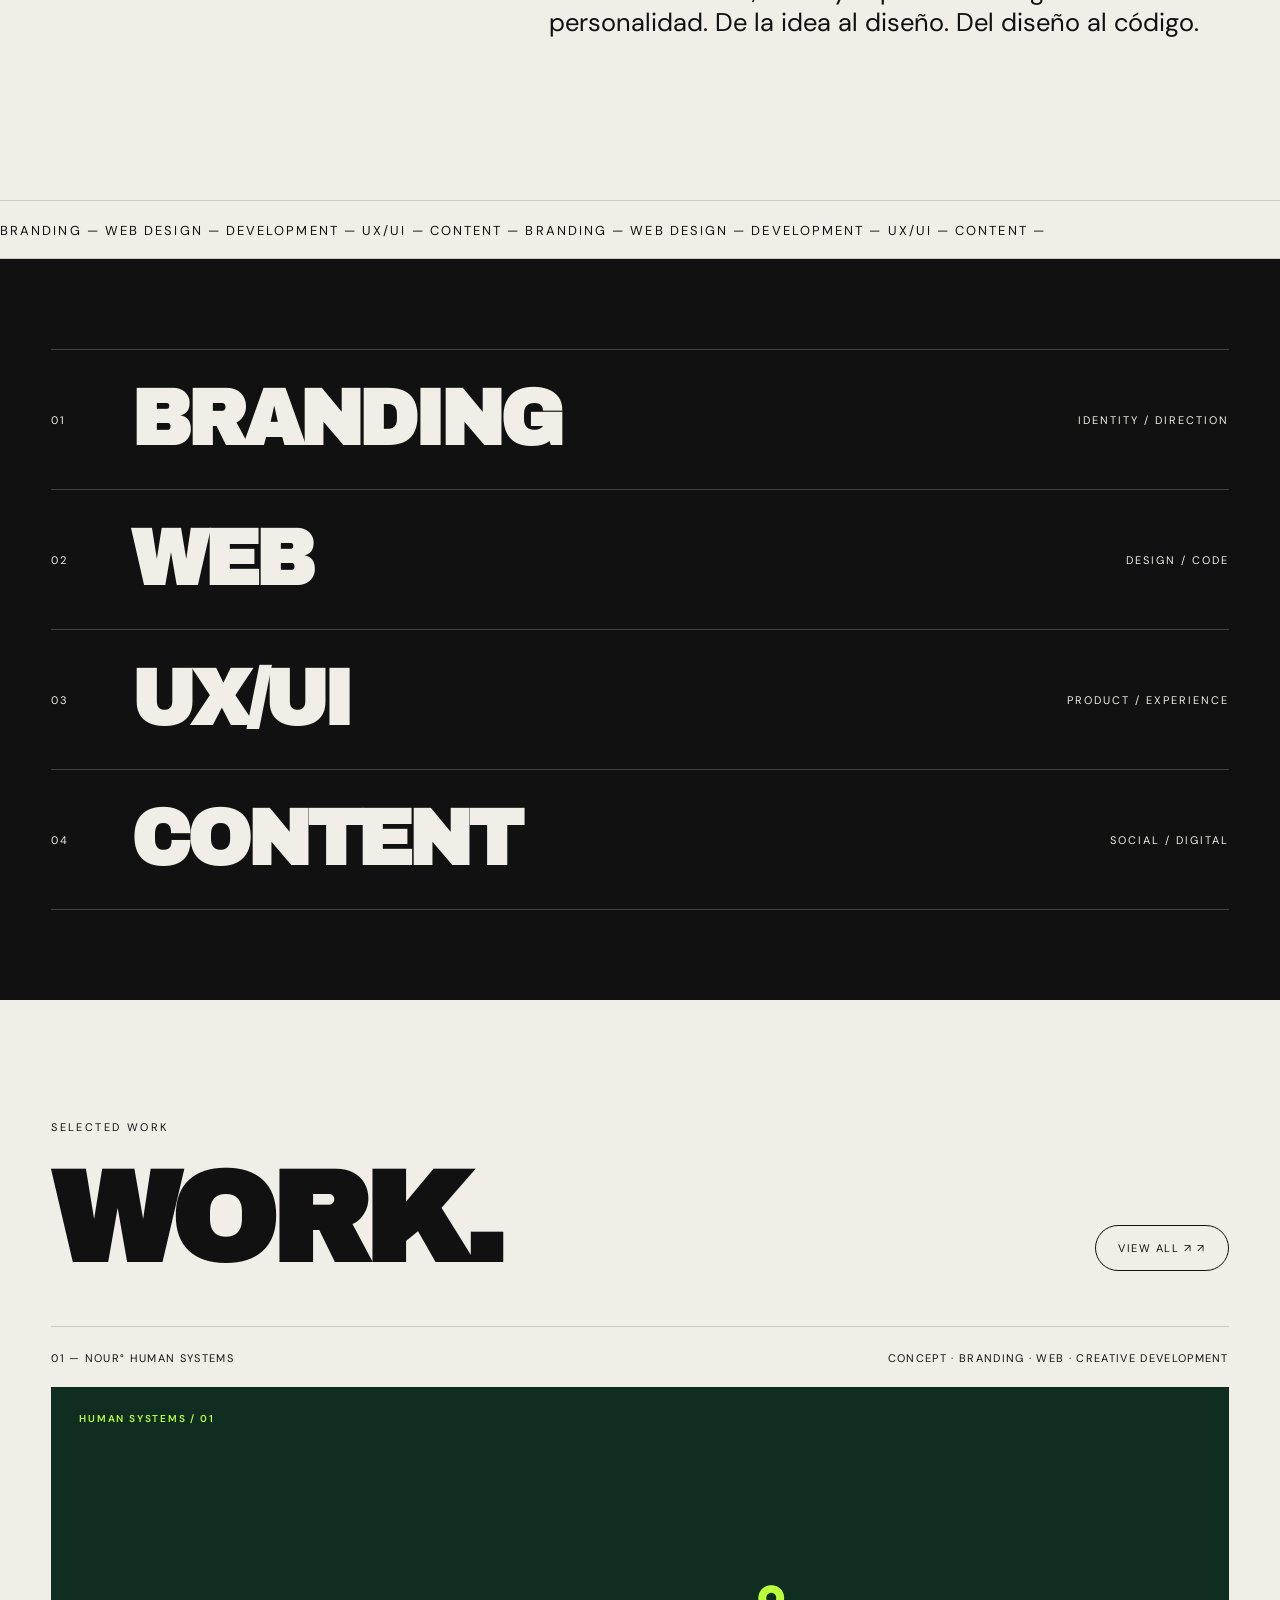
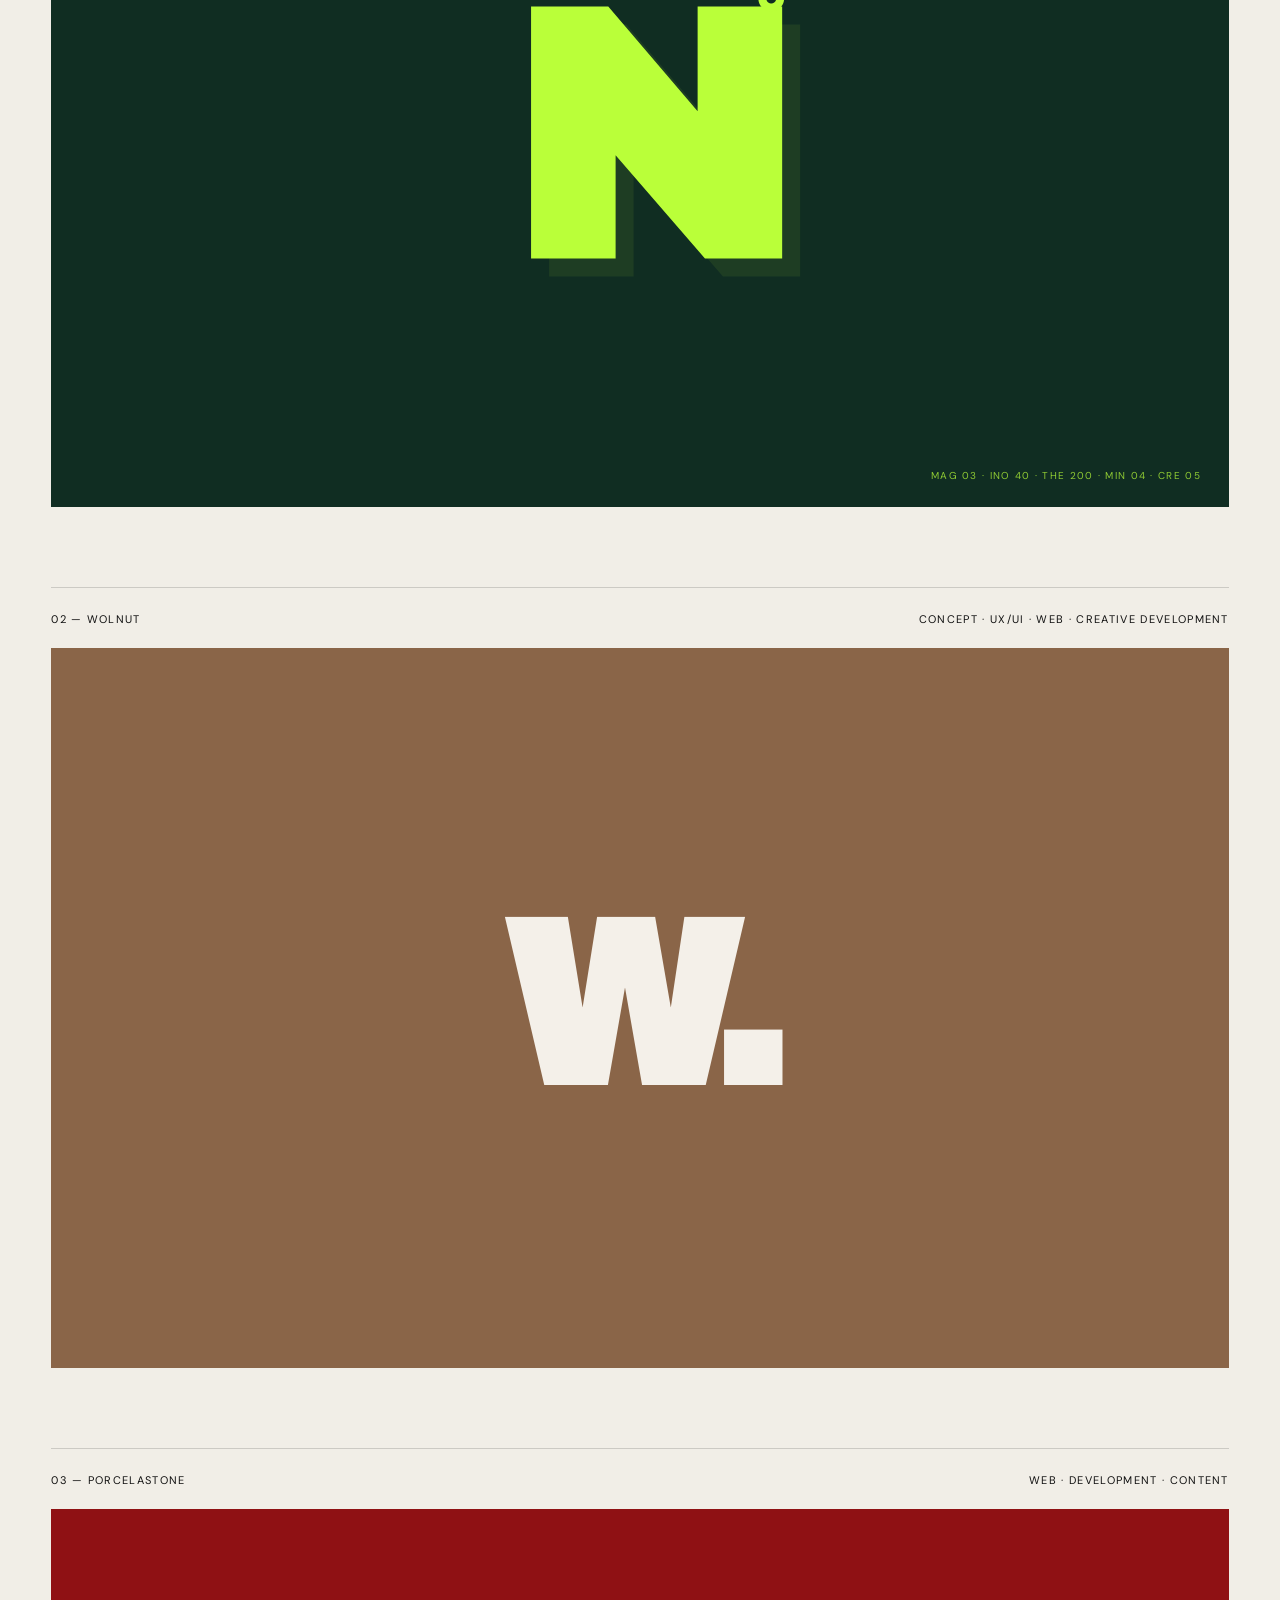
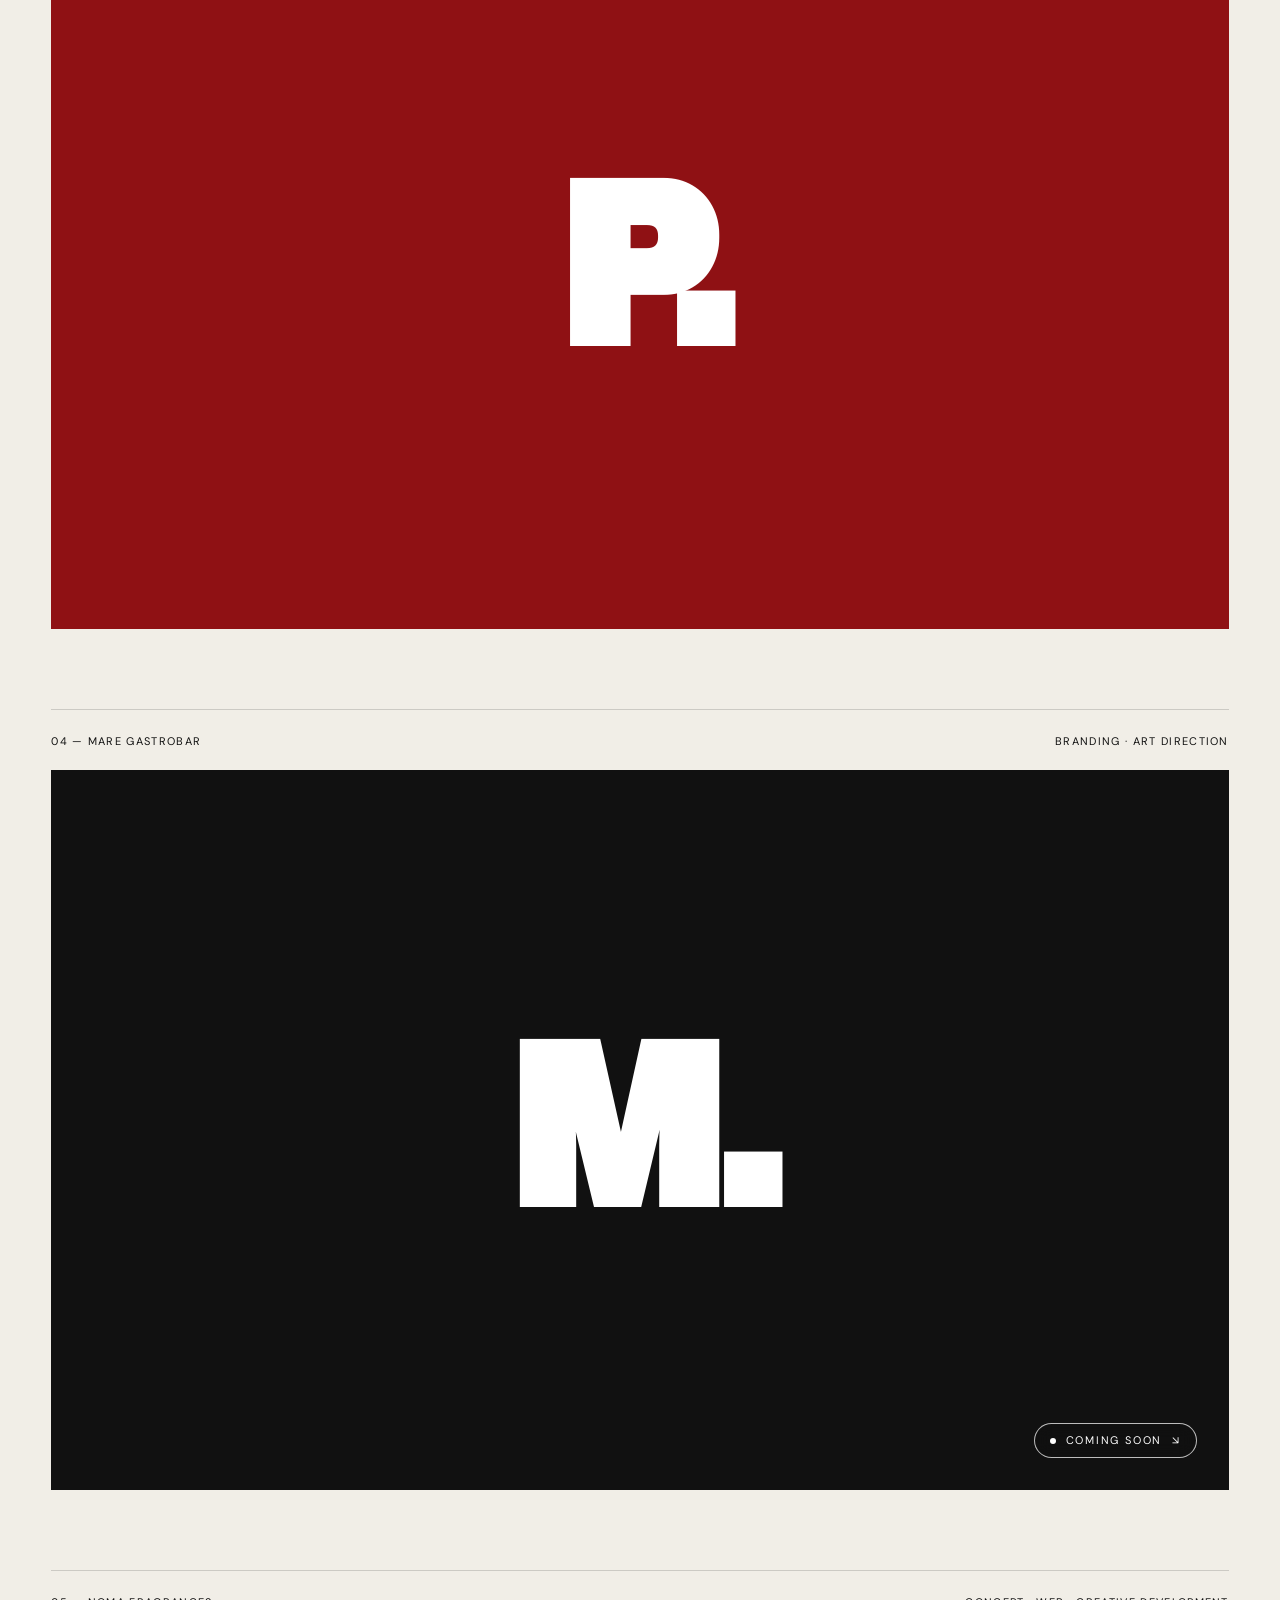
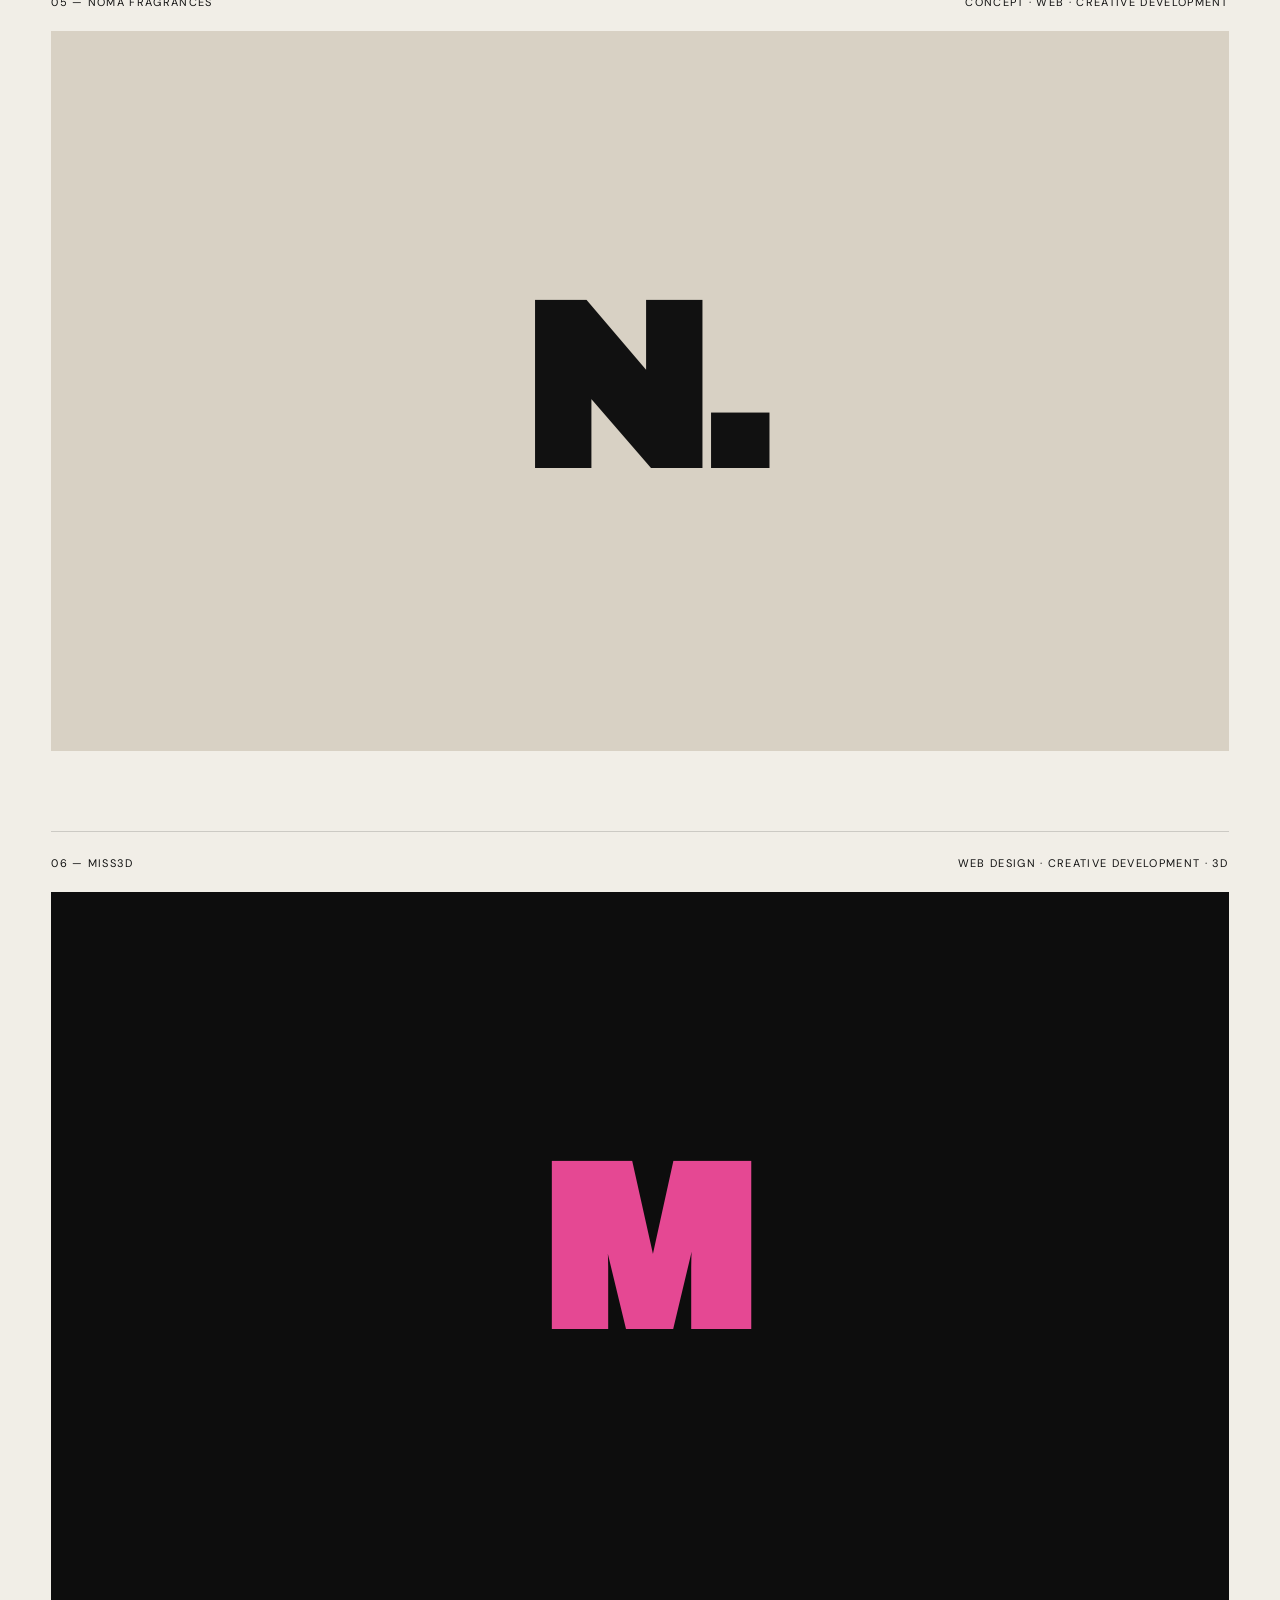
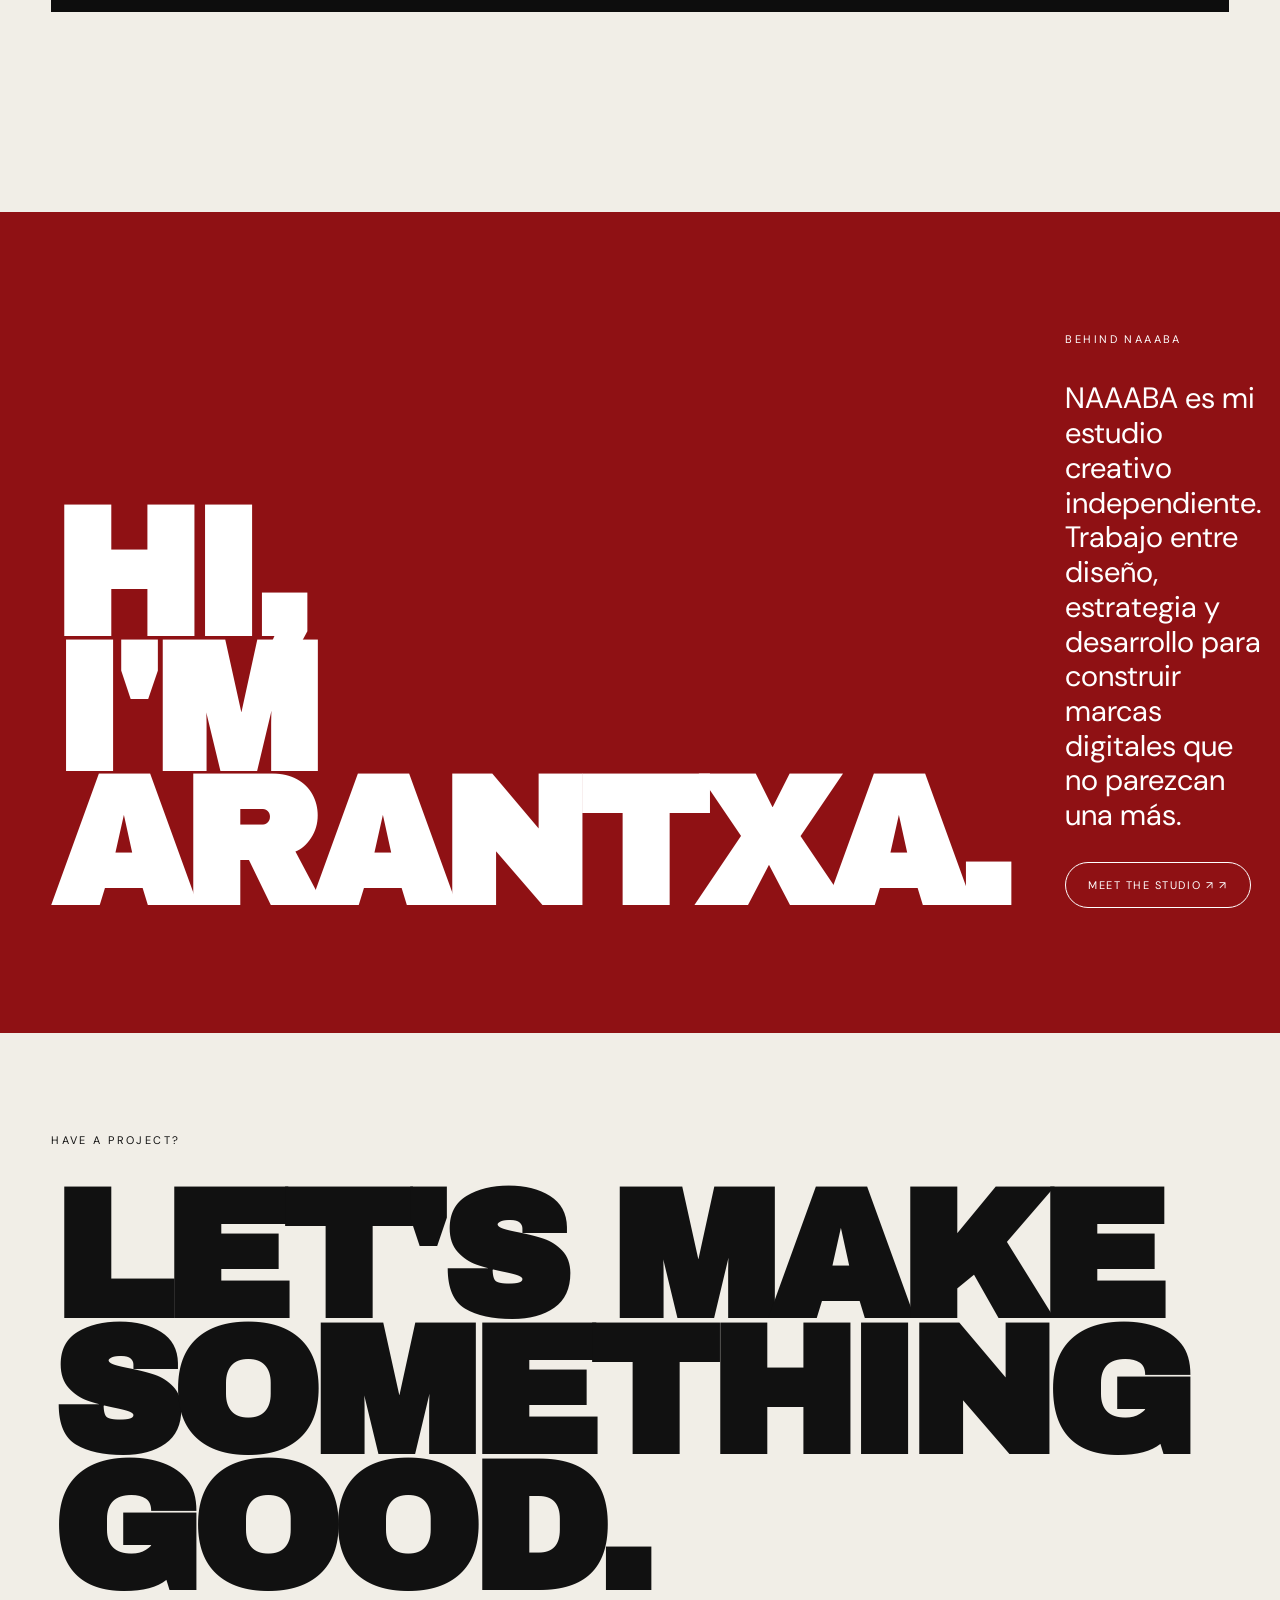
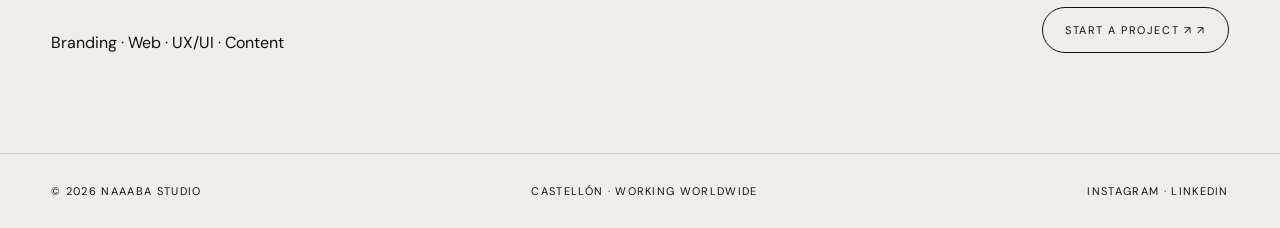
==== commit 15e2b6da: "Add files via upload" ====
--- a/index.html
+++ b/index.html
@@ -52,16 +52,24 @@
                 <div class="project-visit" aria-hidden="true"><span>EXPLORE</span><b>↗</b></div>
             </div>
         </a>
+        <a class="project project-link reveal project-wolnut" href="https://arantxanavarrob.github.io/wolnut/" target="_blank"
+            rel="noopener noreferrer" aria-label="Explorar Wolnut — furniture e-commerce concept project">
+            <div class="project-top"><span>02 — Wolnut</span><span>Concept · UX/UI · Web · Creative Development</span></div>
+            <div class="project-media">
+                <div class="project-placeholder wolnut-placeholder"><b class="display">W.</b></div>
+                <div class="project-visit" aria-hidden="true"><span>EXPLORE</span><b>↗</b></div>
+            </div>
+        </a>
         <a class="project project-link reveal" href="https://porcelastone.com/" target="_blank"
             rel="noopener noreferrer" aria-label="Visitar web de Porcelastone">
-            <div class="project-top"><span>02 — Porcelastone</span><span>Web · Development · Content</span></div>
+            <div class="project-top"><span>03 — Porcelastone</span><span>Web · Development · Content</span></div>
             <div class="project-media">
                 <div class="project-placeholder"><b class="display">P.</b></div>
                 <div class="project-visit" aria-hidden="true"><span>VISIT SITE</span><b>↗</b></div>
             </div>
         </a>
         <article class="project reveal">
-            <div class="project-top"><span>03 — Mare Gastrobar</span><span>Branding · Art direction</span></div>
+            <div class="project-top"><span>04 — Mare Gastrobar</span><span>Branding · Art direction</span></div>
             <div class="project-media">
                 <div class="project-placeholder" style="background:#111"><b class="display">M.</b></div>
             
@@ -74,7 +82,7 @@
         </article>
         <a class="project project-link reveal" href="https://arantxanavarrob.github.io/noma/" target="_blank"
             rel="noopener noreferrer" aria-label="Explorar NOMA Fragrances — concept project">
-            <div class="project-top"><span>04 — NOMA Fragrances</span><span>Concept · Web · Creative Development</span></div>
+            <div class="project-top"><span>05 — NOMA Fragrances</span><span>Concept · Web · Creative Development</span></div>
             <div class="project-media">
                 <div class="project-placeholder" style="background:#d8d1c4;color:#111"><b class="display">N.</b></div>
                 <div class="project-visit" aria-hidden="true"><span>EXPLORE</span><b>↗</b></div>
@@ -82,7 +90,7 @@
         </a>
         <a class="project project-link reveal" href="https://arantxanavarrob.github.io/miss3d/index.html" target="_blank"
             rel="noopener noreferrer" aria-label="Visitar Miss3D — creative web project">
-            <div class="project-top"><span>05 — Miss3D</span><span>Web Design · Creative Development · 3D</span></div>
+            <div class="project-top"><span>06 — Miss3D</span><span>Web Design · Creative Development · 3D</span></div>
             <div class="project-media">
                 <div class="project-placeholder" style="background:#0d0d0d;color:#e54893"><b class="display">M</b></div>
                 <div class="project-visit" aria-hidden="true"><span>VISIT SITE</span><b>↗</b></div>
--- a/index.css
+++ b/index.css
@@ -291,3 +291,42 @@
     gap:8px;
   }
 }
+
+/* V17 — final mobile headline fit (real iPhone) */
+@media (max-width:760px){
+  /* Home / Behind NAAABA: keep ARANTXA. completely inside viewport */
+  .about-slice h2{
+    font-size:clamp(58px,17vw,74px)!important;
+    line-height:.78!important;
+    max-width:100%!important;
+    overflow-wrap:normal!important;
+    word-break:normal!important;
+  }
+
+  /* Studio hero: SMALL STUDIO. / BIG IDEAS. */
+  .page-hero h1{
+    font-size:clamp(38px,10.6vw,47px)!important;
+    line-height:.9!important;
+    max-width:100%!important;
+  }
+
+  /* Contact hero: TELL ME / WHAT YOU'RE / BUILDING. */
+  .contact h1{
+    font-size:clamp(45px,12.4vw,55px)!important;
+    line-height:.88!important;
+    max-width:100%!important;
+    overflow-wrap:normal!important;
+    word-break:normal!important;
+    hyphens:none!important;
+  }
+}
+
+@media (max-width:390px){
+  .about-slice h2{font-size:16.5vw!important}
+  .page-hero h1{font-size:10.2vw!important}
+  .contact h1{font-size:12vw!important}
+}
+
+/* Wolnut project */
+.wolnut-placeholder{background:#8a6548!important;color:#f4f0e9!important}
+.project-wolnut .project-media{background:#8a6548}
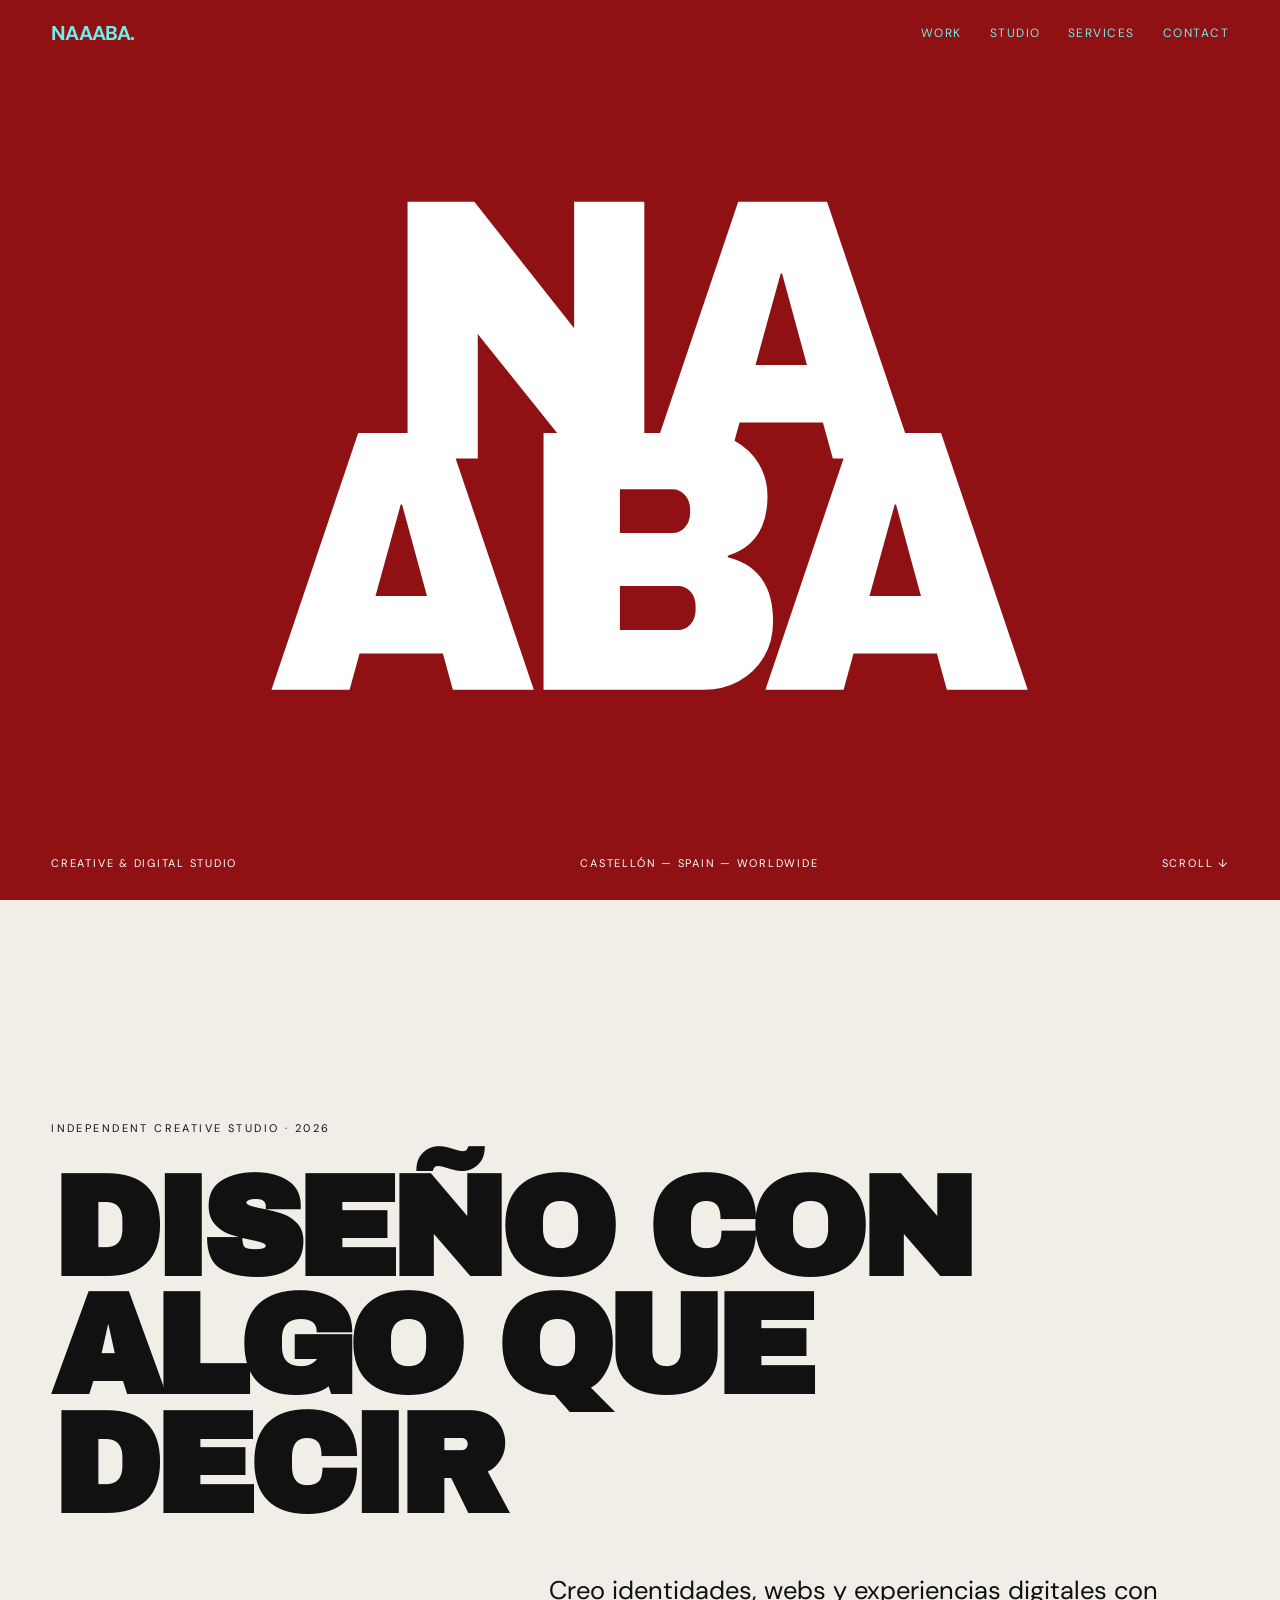
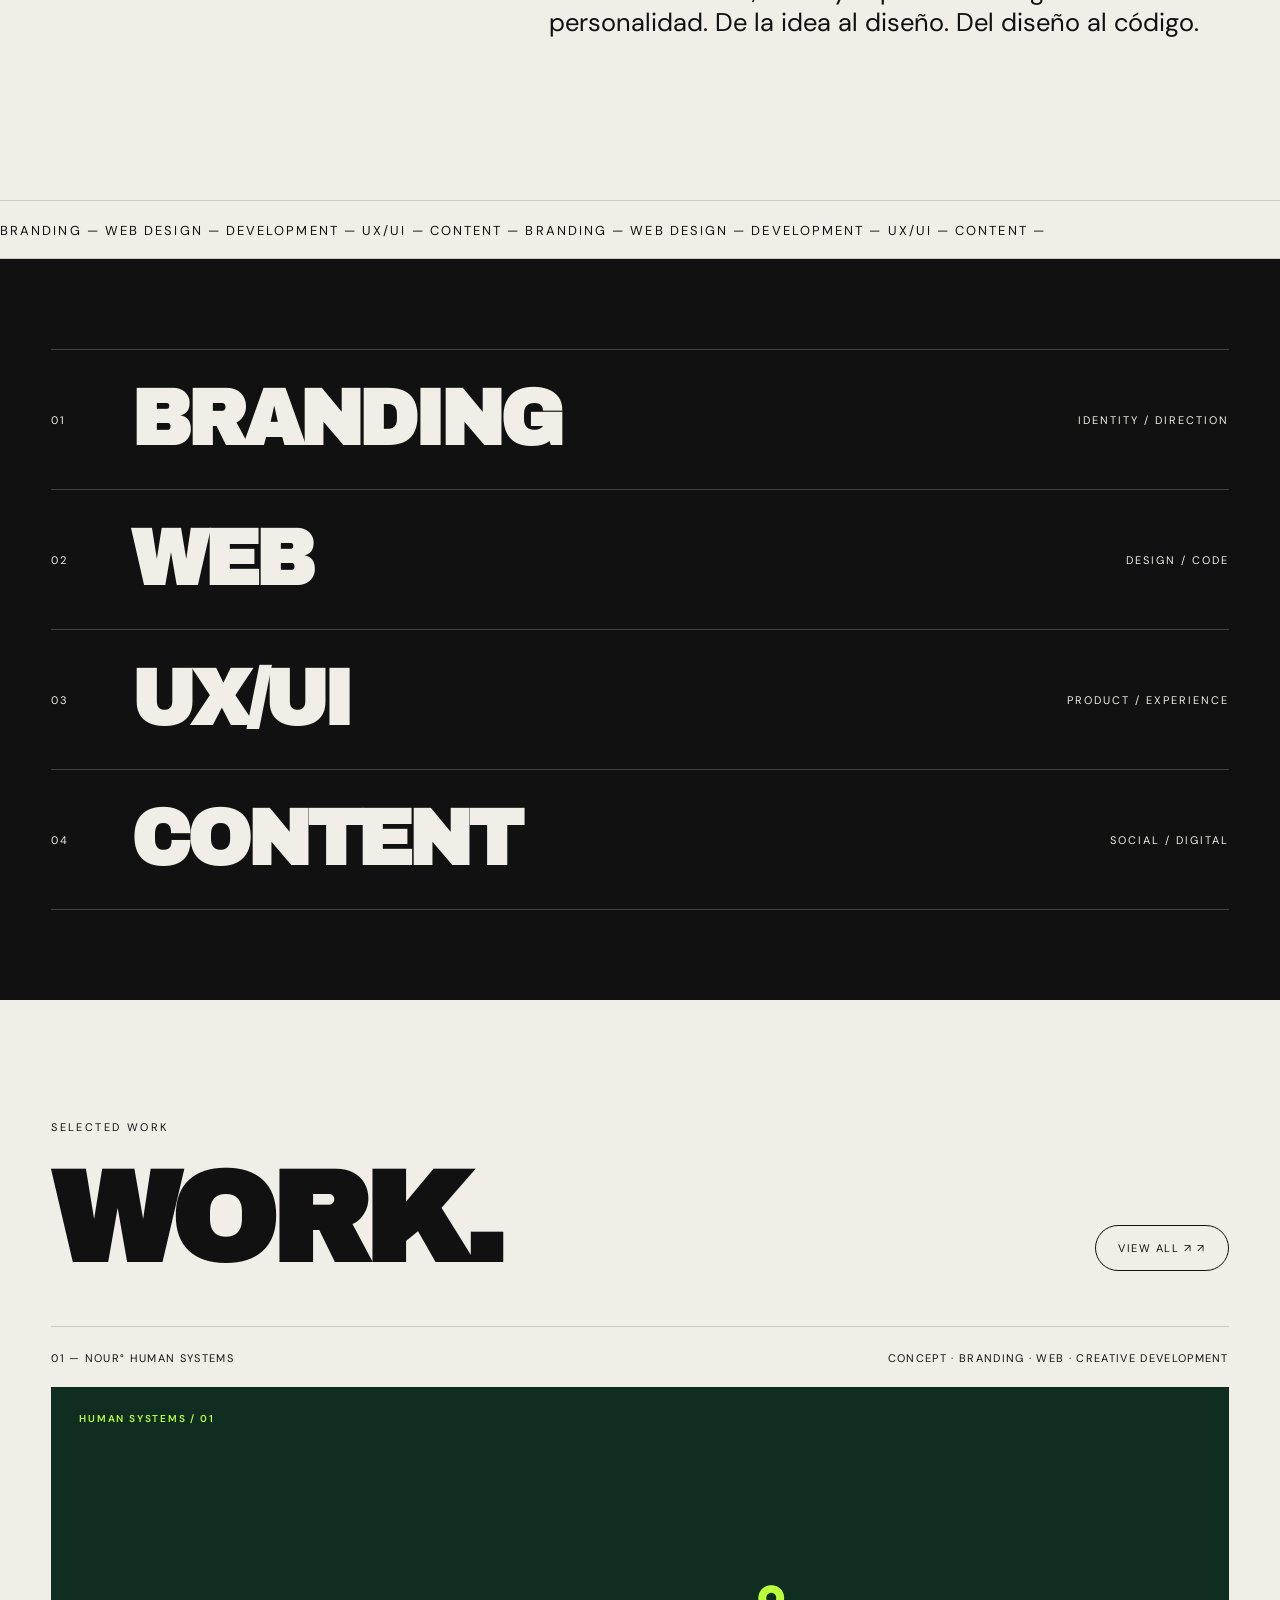
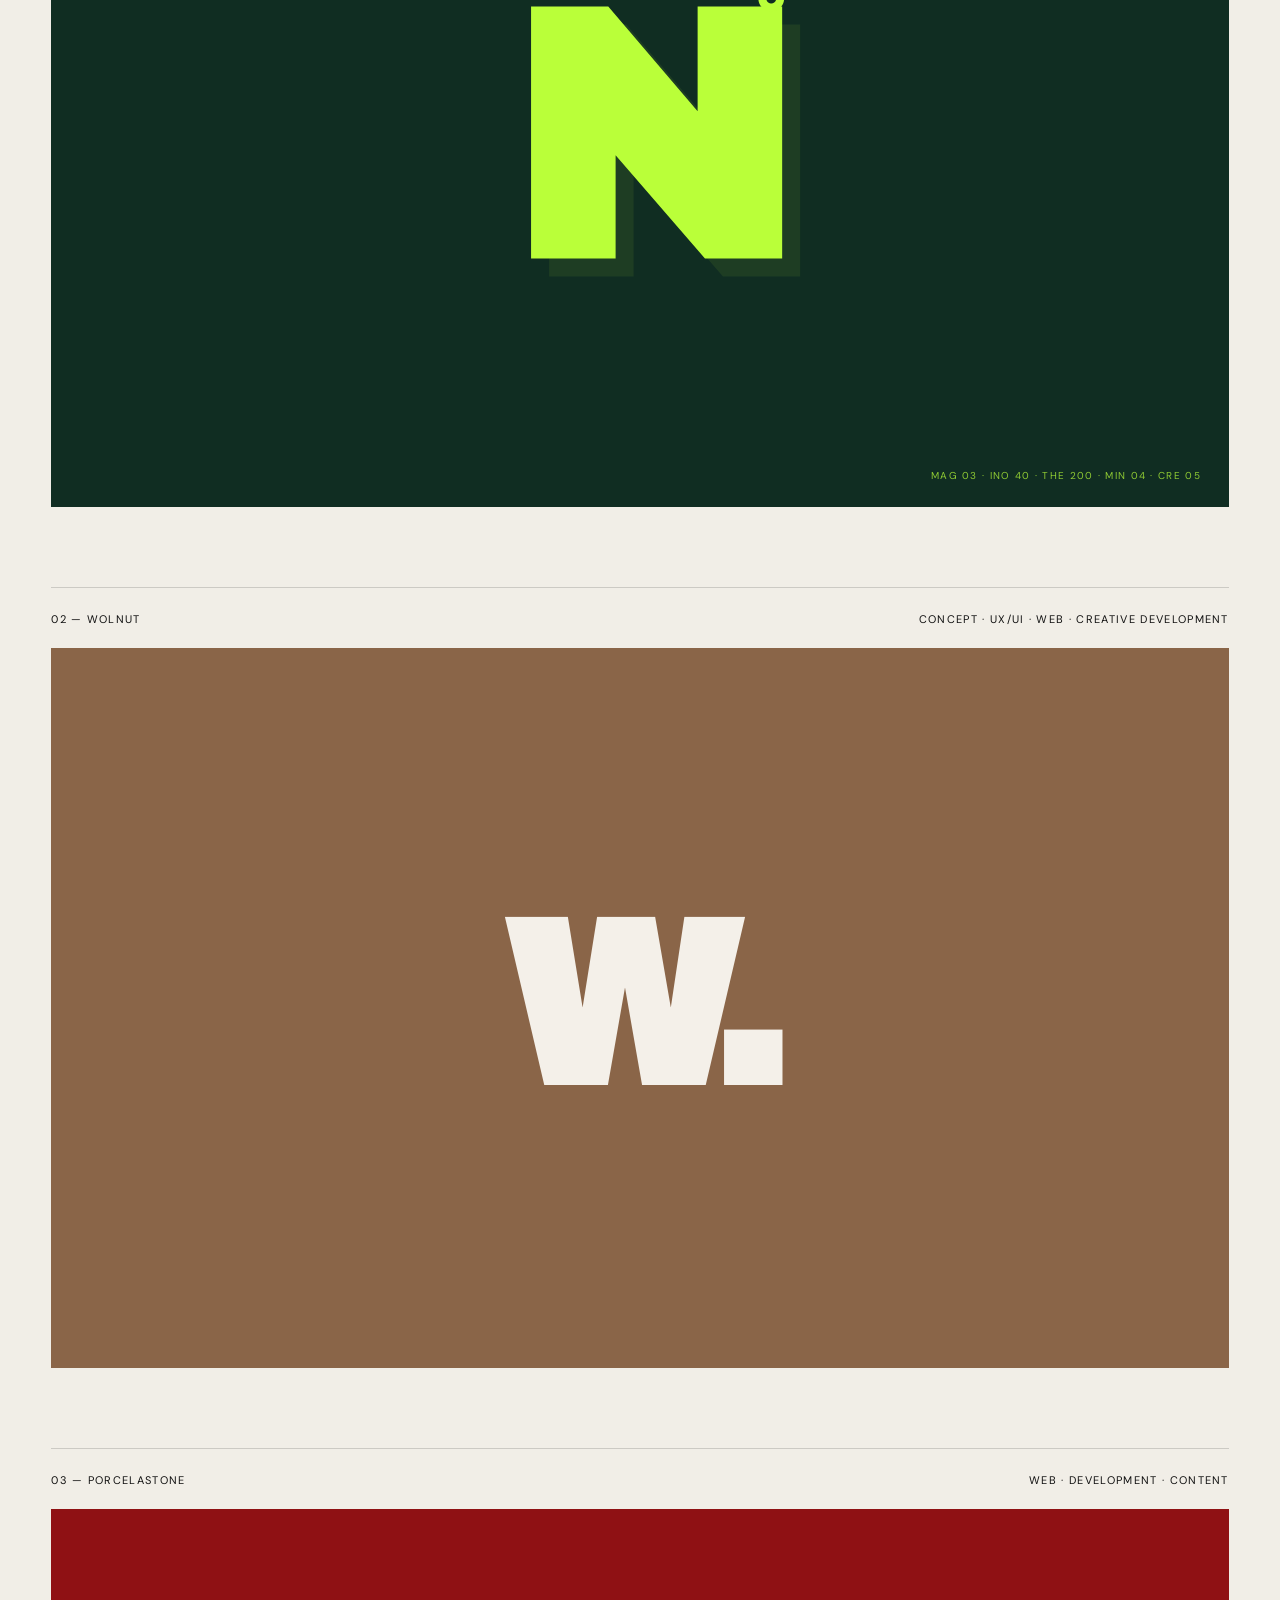
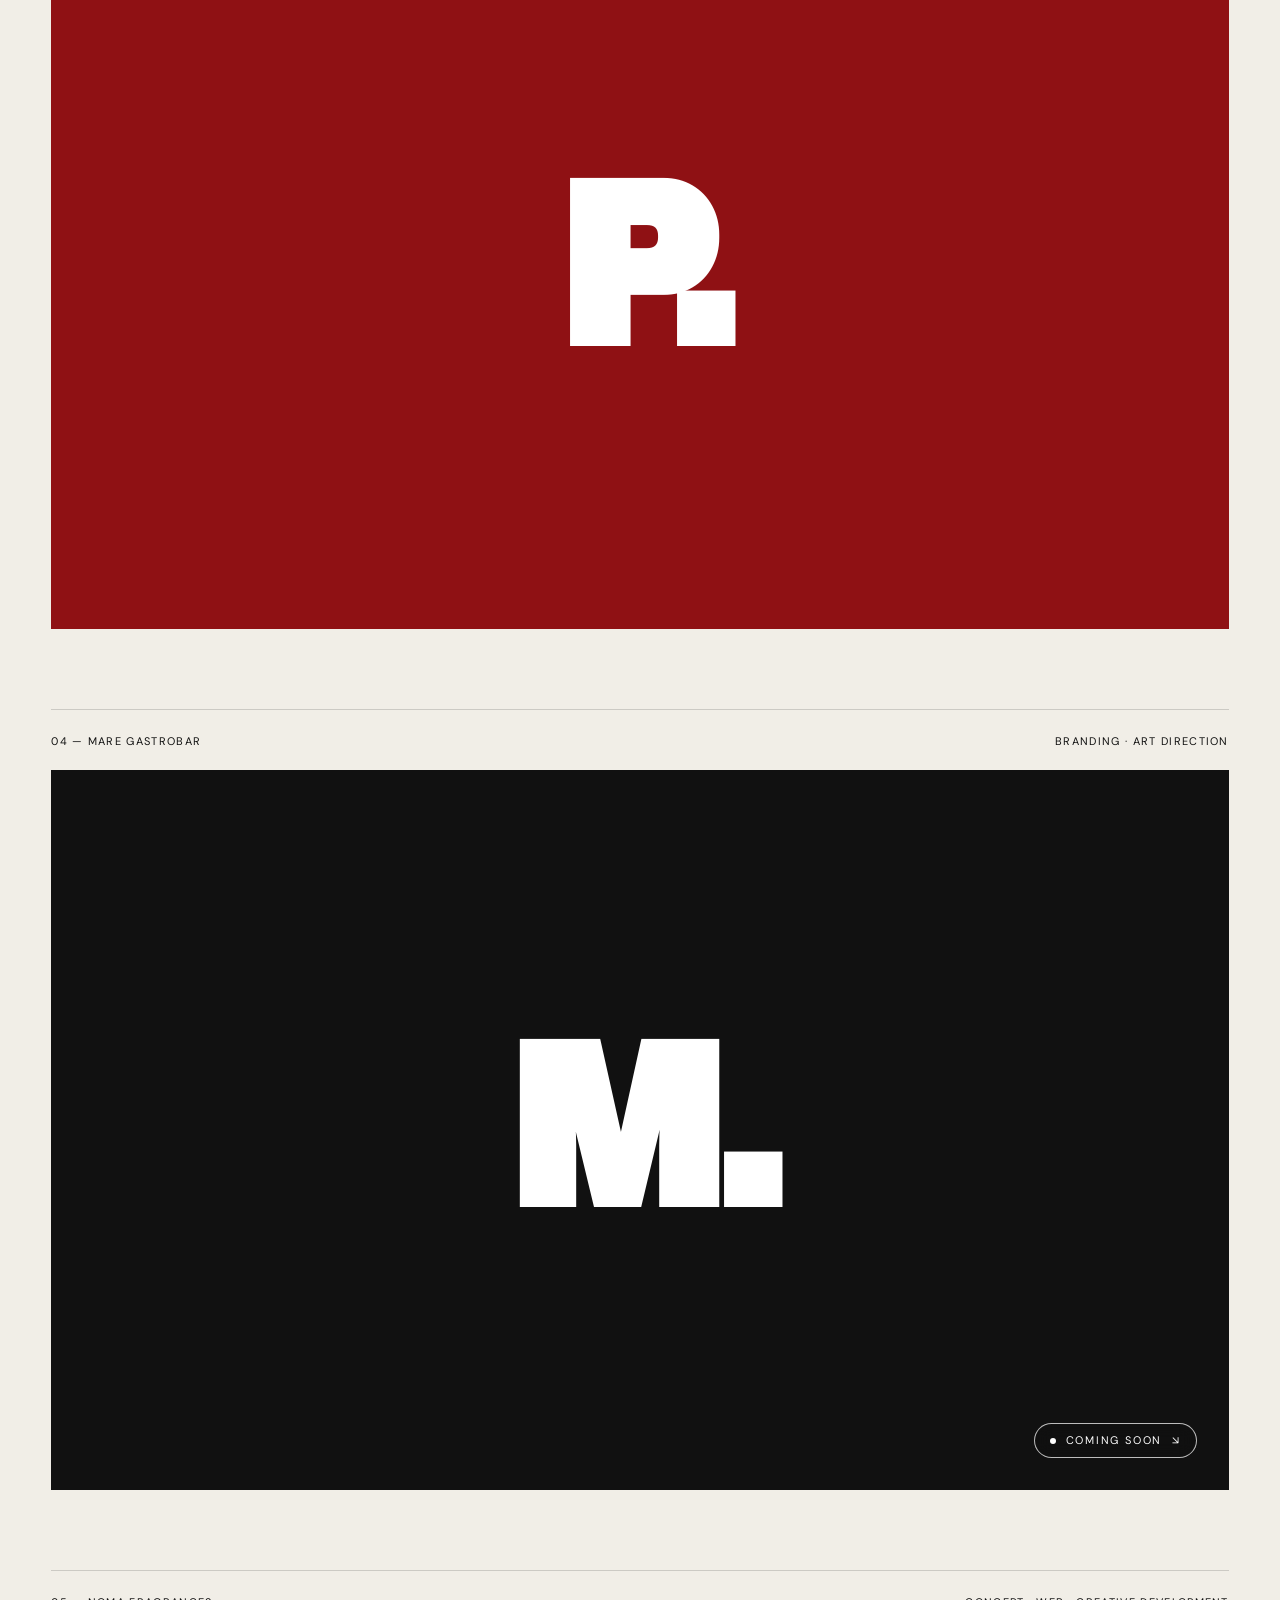
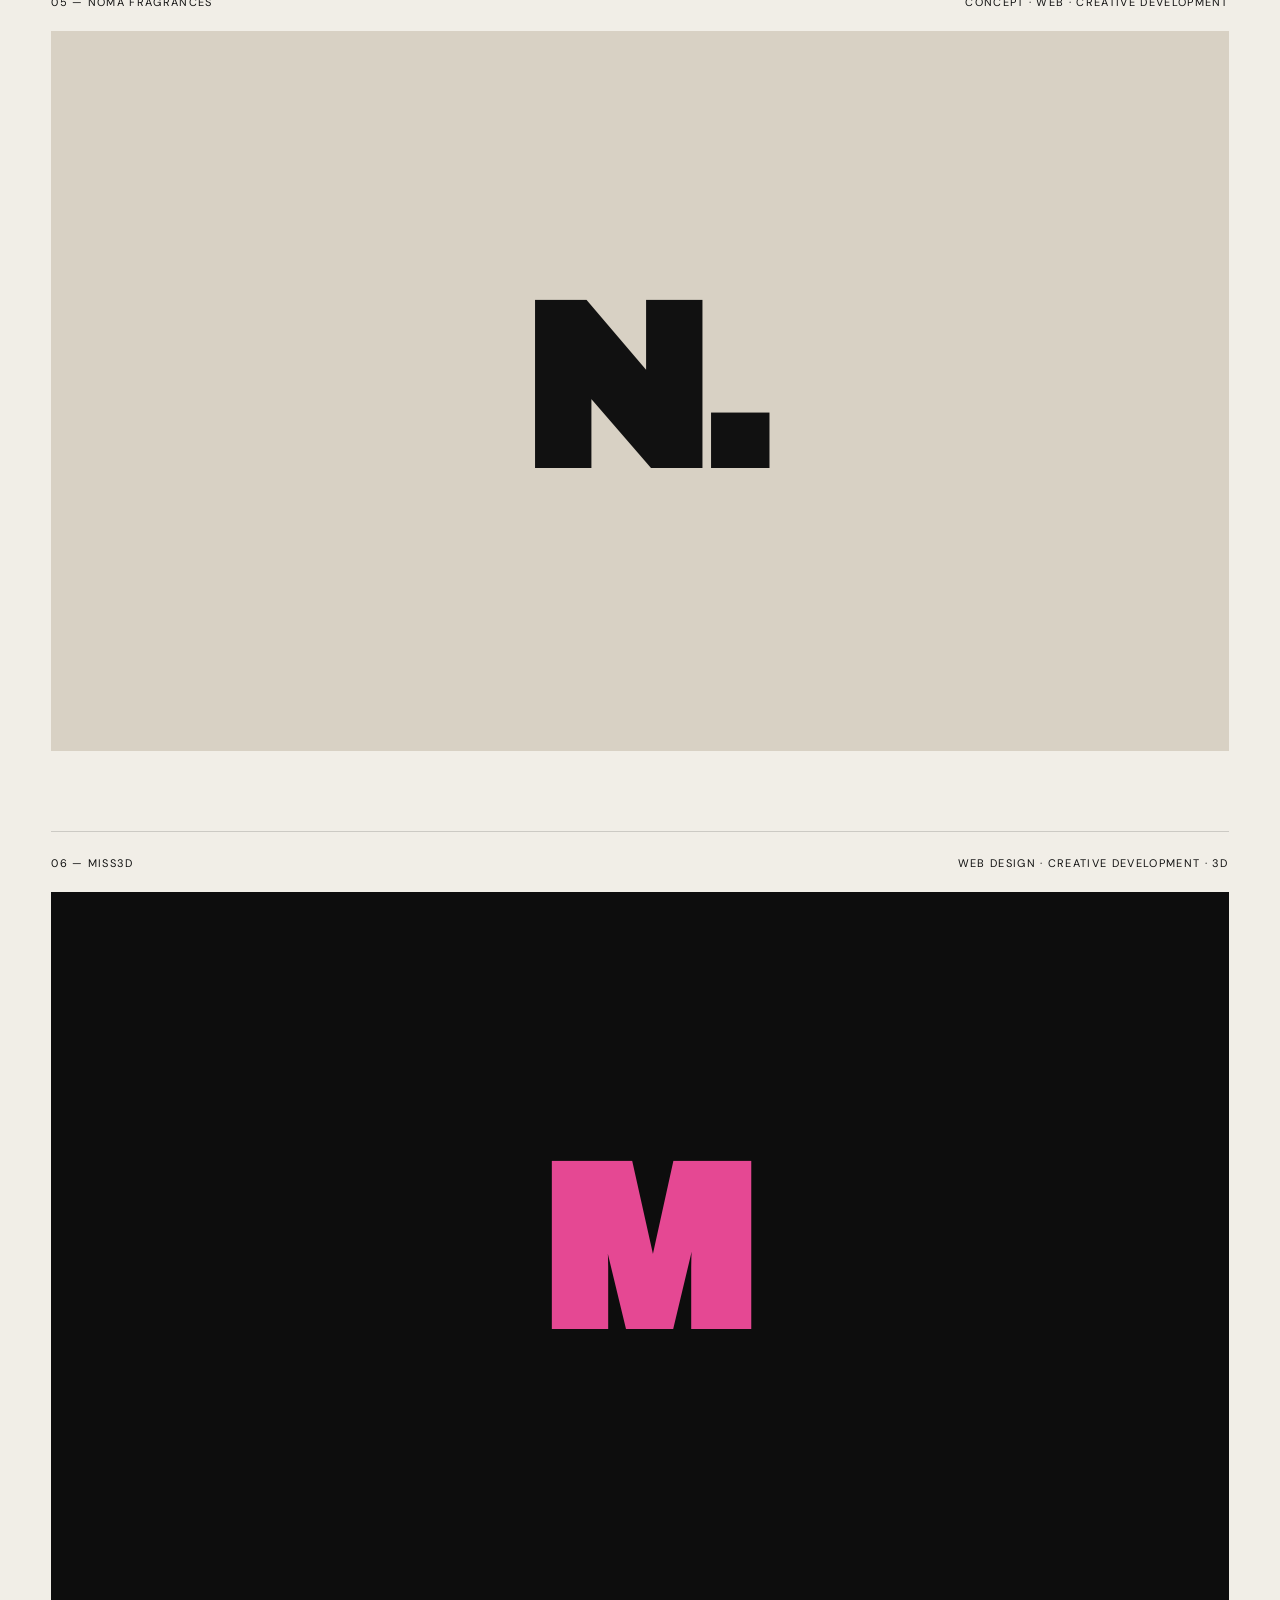
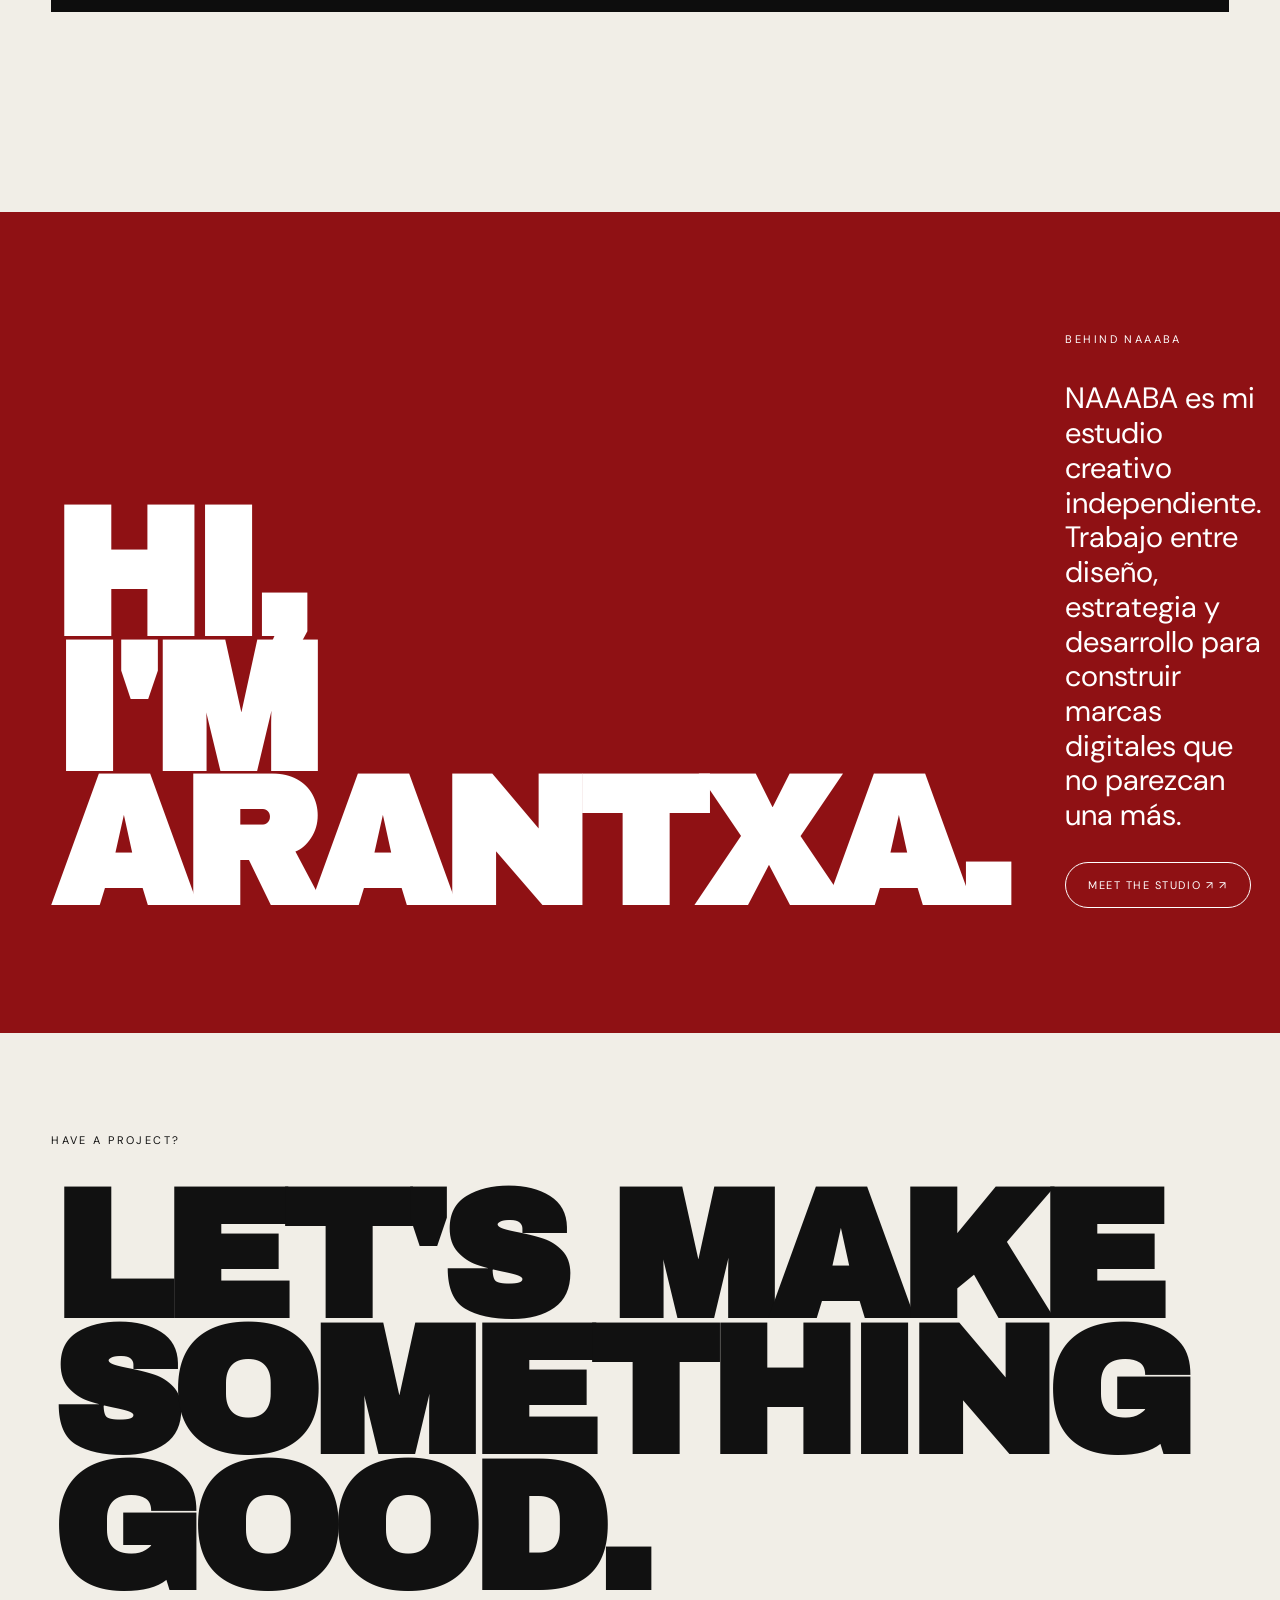
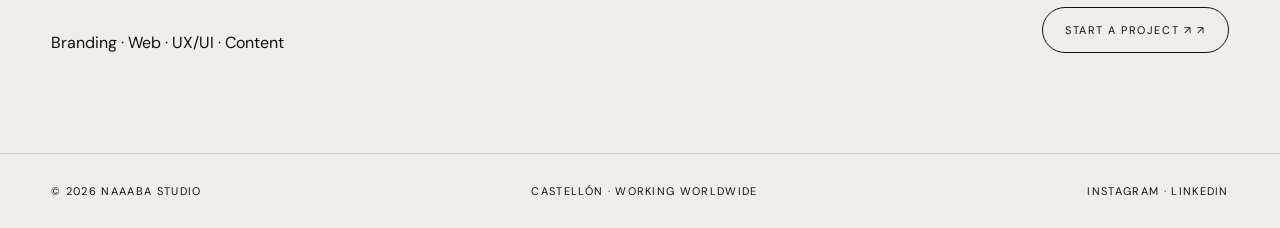
==== commit 1bb22d4a: "Add files via upload" ====
--- a/index.html
+++ b/index.html
@@ -17,7 +17,7 @@
     </header>
     <section class="hero">
         <div class="hero-logo display"><span>NA</span><span>ABA</span></div>
-        <div class="hero-meta"><span>Creative & Digital Studio</span><span>Castellón — Spain</span><span>Scroll ↓</span>
+        <div class="hero-meta"><span>Creative & Digital Studio</span><span>Castellón — Spain — Worldwide</span><span>Scroll ↓</span>
         </div>
     </section>
     <section class="statement">
--- a/index.css
+++ b/index.css
@@ -330,3 +330,67 @@
 /* Wolnut project */
 .wolnut-placeholder{background:#8a6548!important;color:#f4f0e9!important}
 .project-wolnut .project-media{background:#8a6548}
+
+
+/* NAAABA dossier selector */
+.dossier-section{
+  margin:clamp(80px,12vw,180px) clamp(20px,4vw,64px) clamp(80px,10vw,140px);
+  padding-top:18px;
+  border-top:1px solid currentColor;
+}
+.dossier-meta{
+  font-size:11px;
+  font-weight:700;
+  letter-spacing:.14em;
+  text-transform:uppercase;
+  margin-bottom:clamp(42px,7vw,90px);
+}
+.dossier-head{
+  display:grid;
+  grid-template-columns:minmax(0,1.7fr) minmax(220px,.65fr);
+  gap:40px;
+  align-items:end;
+  margin-bottom:clamp(60px,8vw,110px);
+}
+.dossier-head h2{
+  margin:0;
+  font-size:clamp(62px,8.8vw,145px);
+  line-height:.78;
+  letter-spacing:-.065em;
+}
+.dossier-head p{
+  margin:0 0 4px;
+  max-width:330px;
+  font-size:14px;
+  line-height:1.45;
+}
+.dossier-links{
+  border-top:1px solid currentColor;
+}
+.dossier-links a{
+  display:flex;
+  justify-content:space-between;
+  align-items:center;
+  padding:22px 0 18px;
+  border-bottom:1px solid currentColor;
+  color:inherit;
+  text-decoration:none;
+  font-size:clamp(24px,3.2vw,48px);
+  font-weight:700;
+  letter-spacing:-.035em;
+  transition:color .2s ease,padding .25s ease;
+}
+.dossier-links a:hover{
+  color:#8F1114;
+  padding-left:12px;
+}
+.dossier-links a span:last-child{font-size:.65em;transition:transform .25s ease}
+.dossier-links a:hover span:last-child{transform:translate(4px,-4px)}
+@media(max-width:760px){
+ .dossier-section{margin:72px 18px 80px}
+ .dossier-head{grid-template-columns:1fr;gap:28px;margin-bottom:55px}
+ .dossier-head h2{font-size:clamp(48px,15vw,74px);line-height:.8}
+ .dossier-head p{font-size:13px;max-width:280px}
+ .dossier-links a{font-size:27px;padding:19px 0 16px}
+ .dossier-links a:hover{padding-left:0}
+}
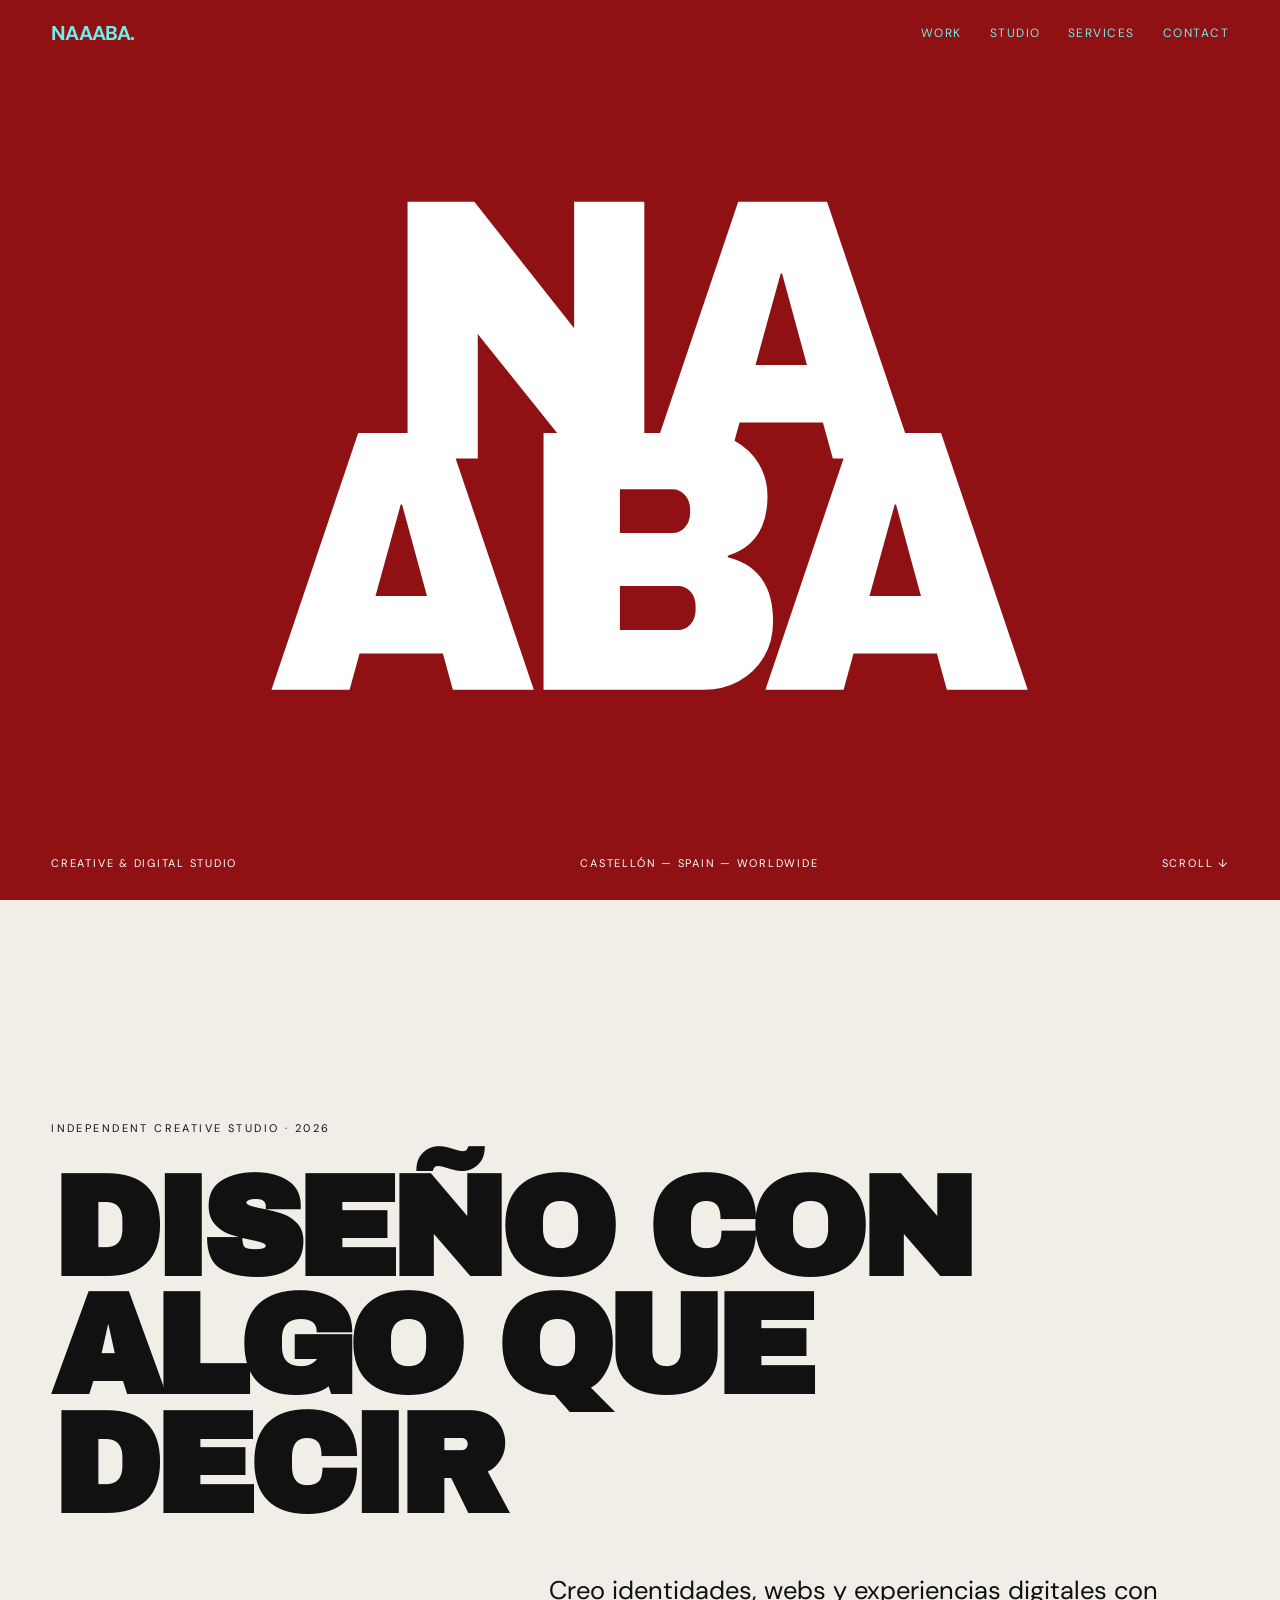
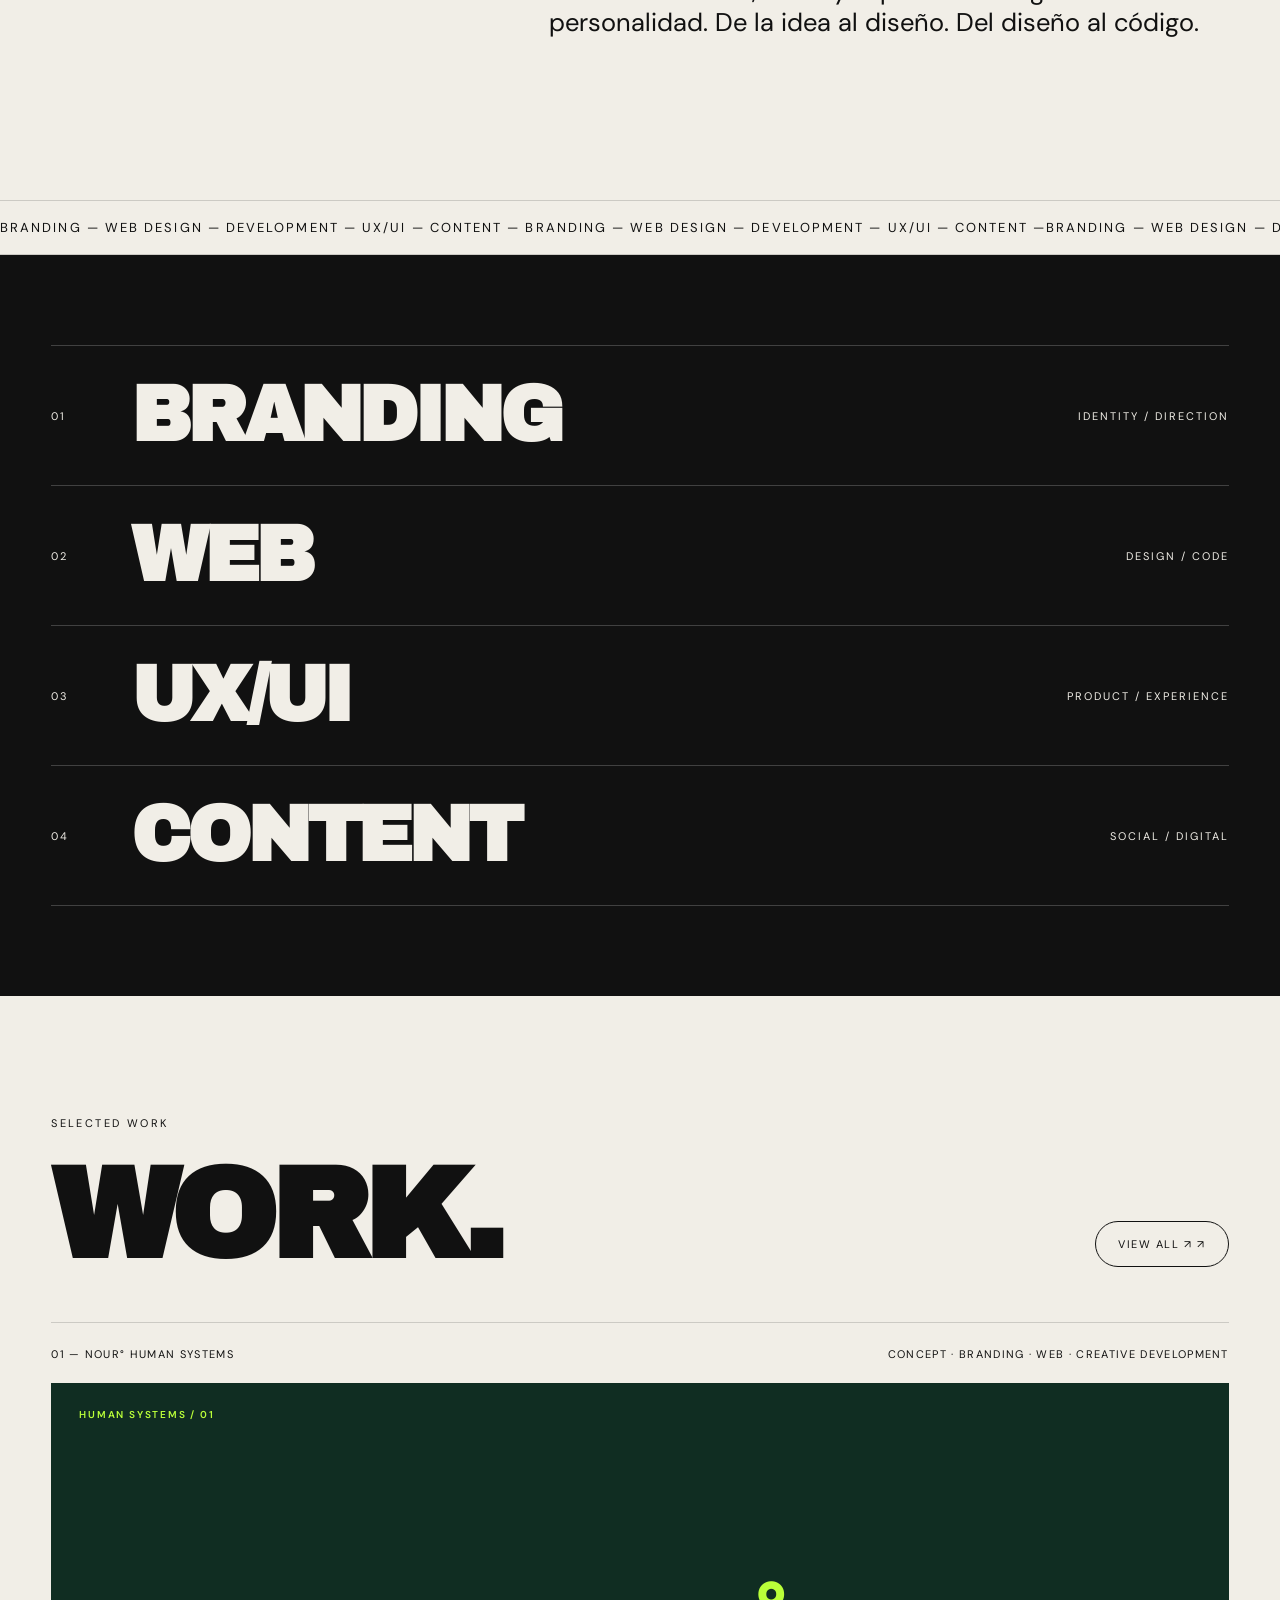
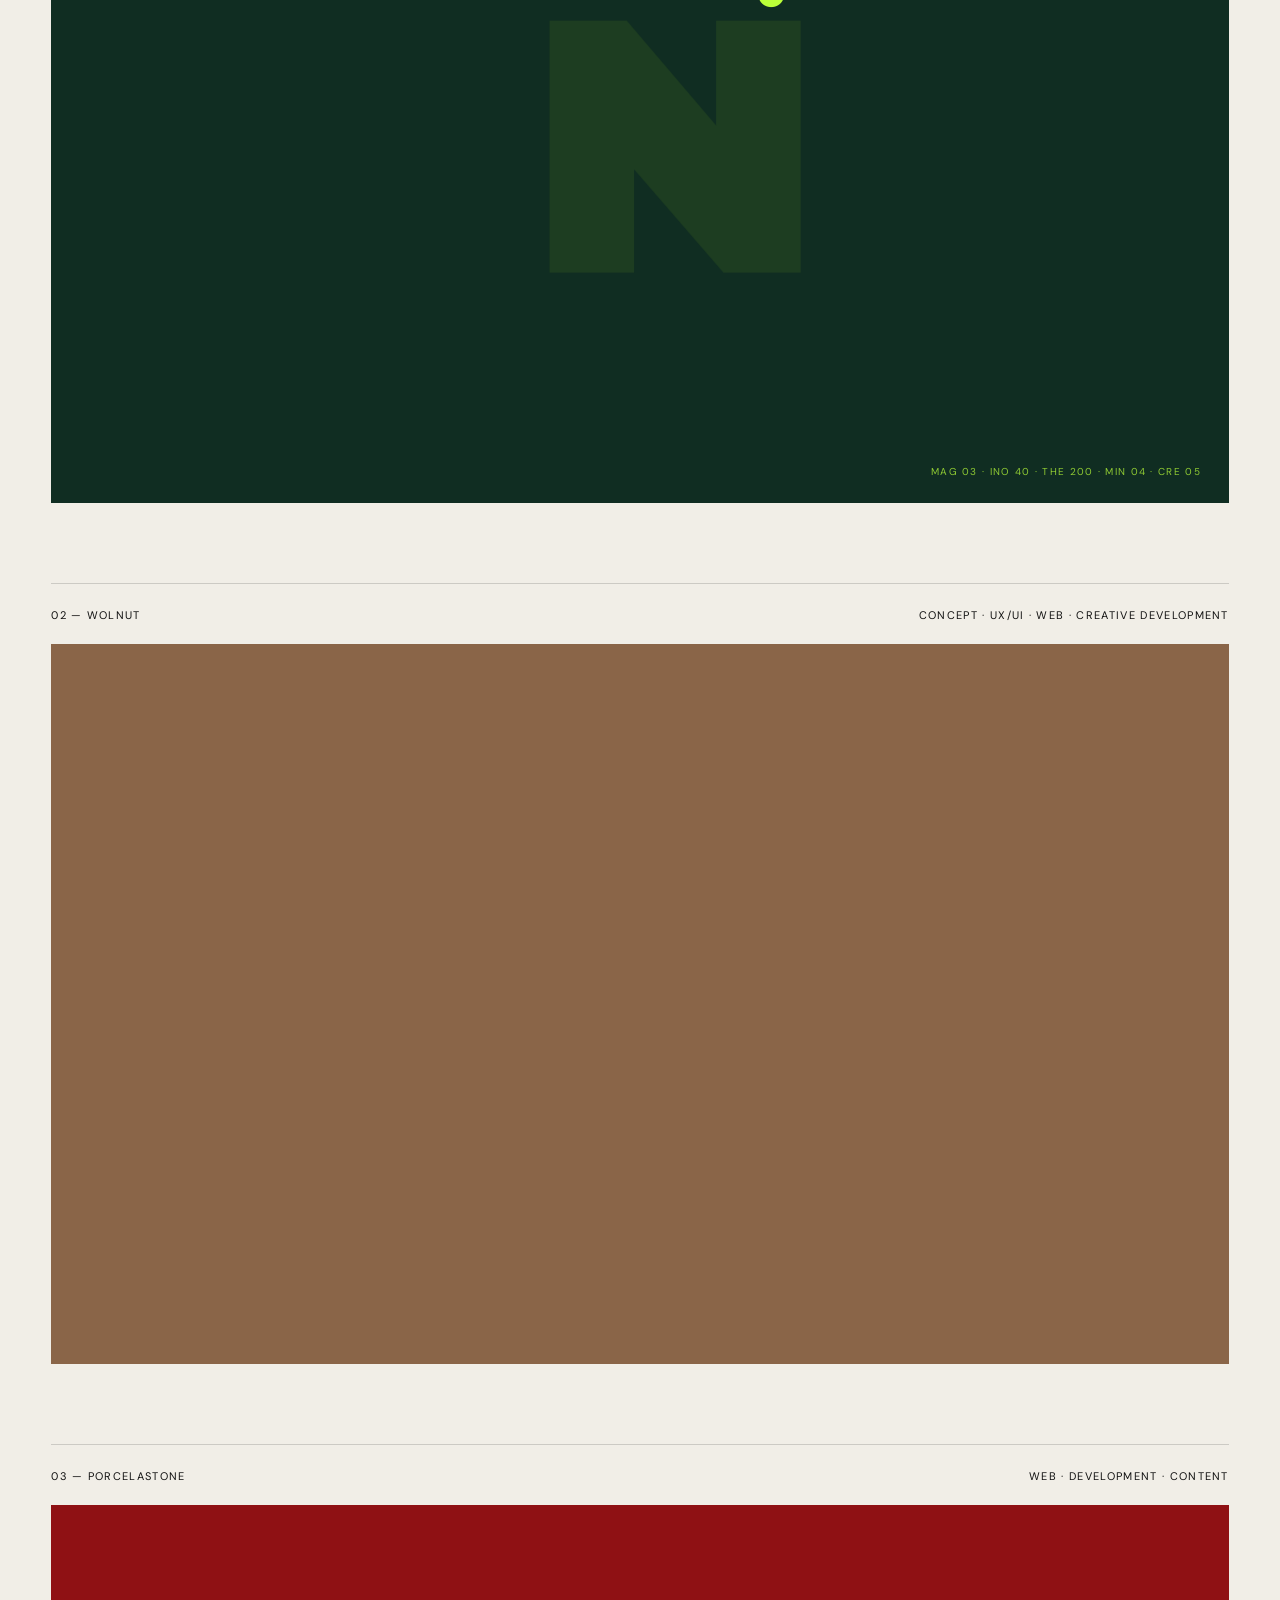
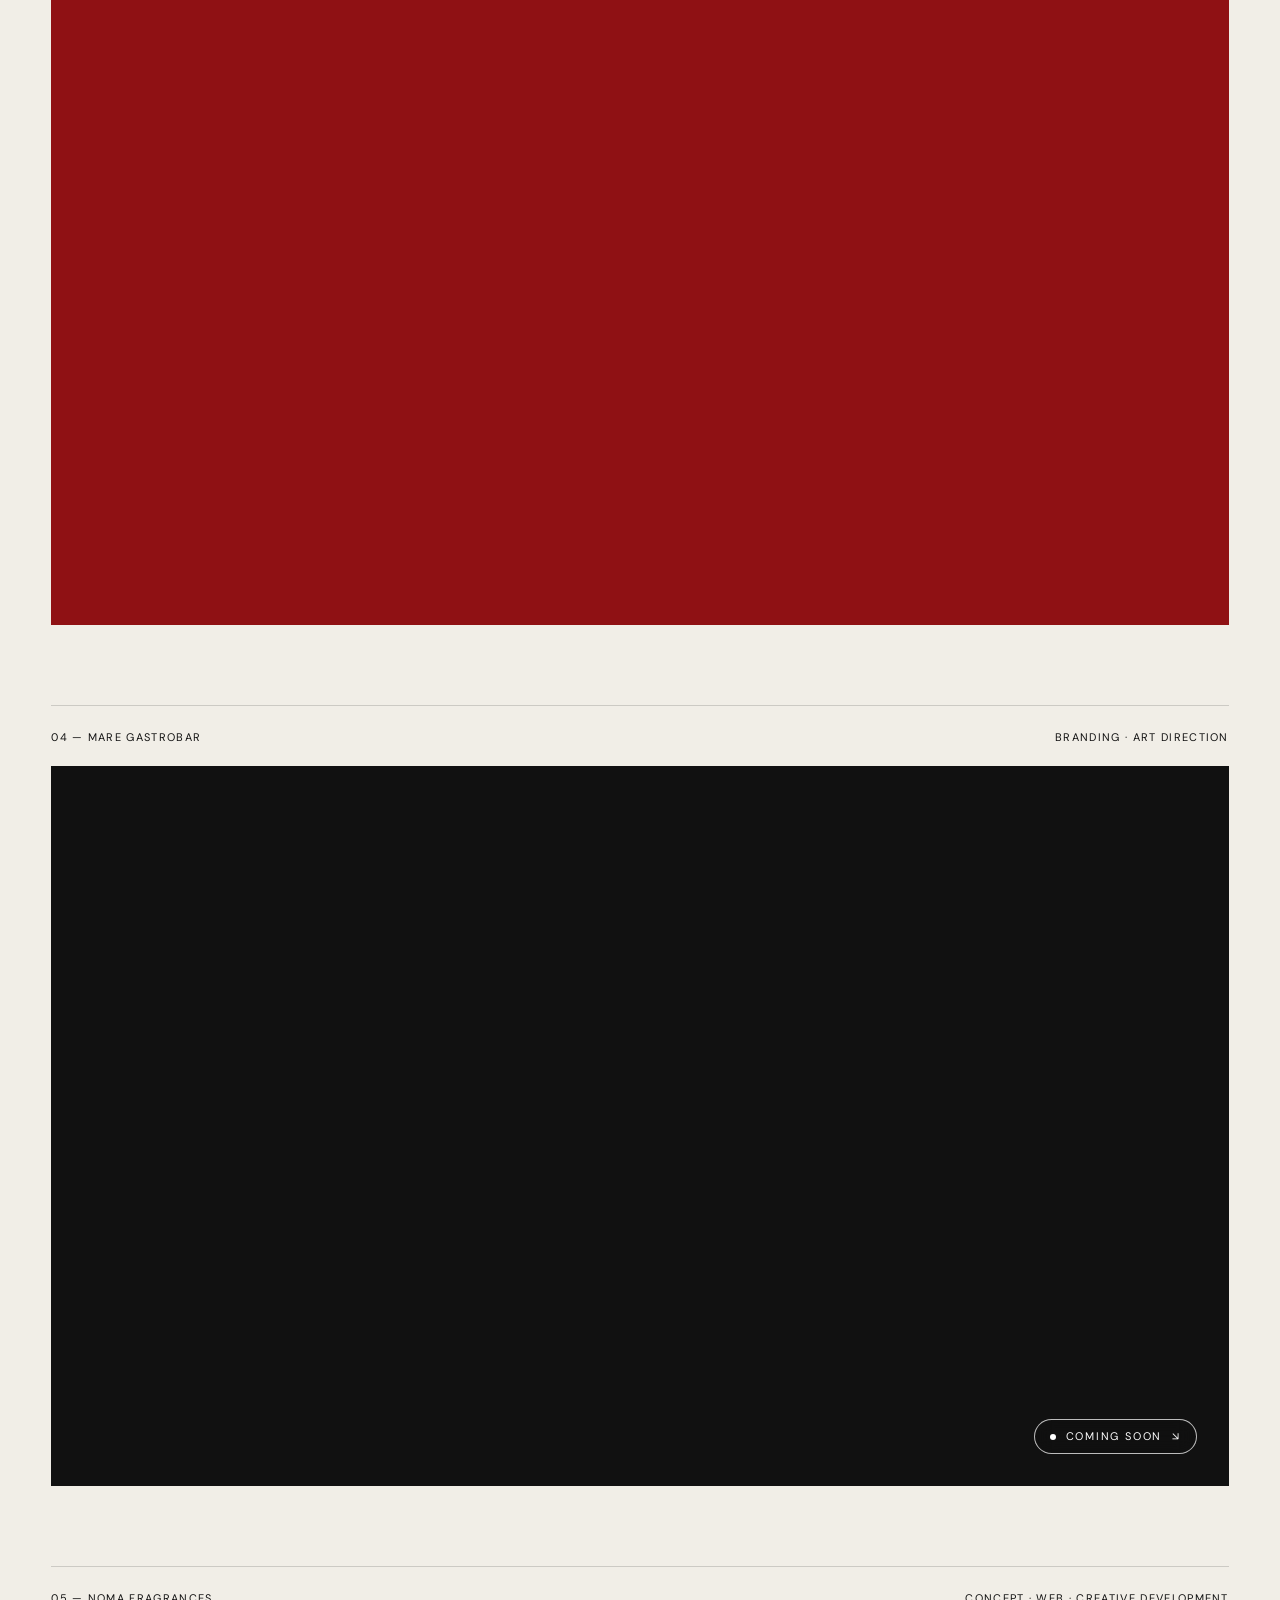
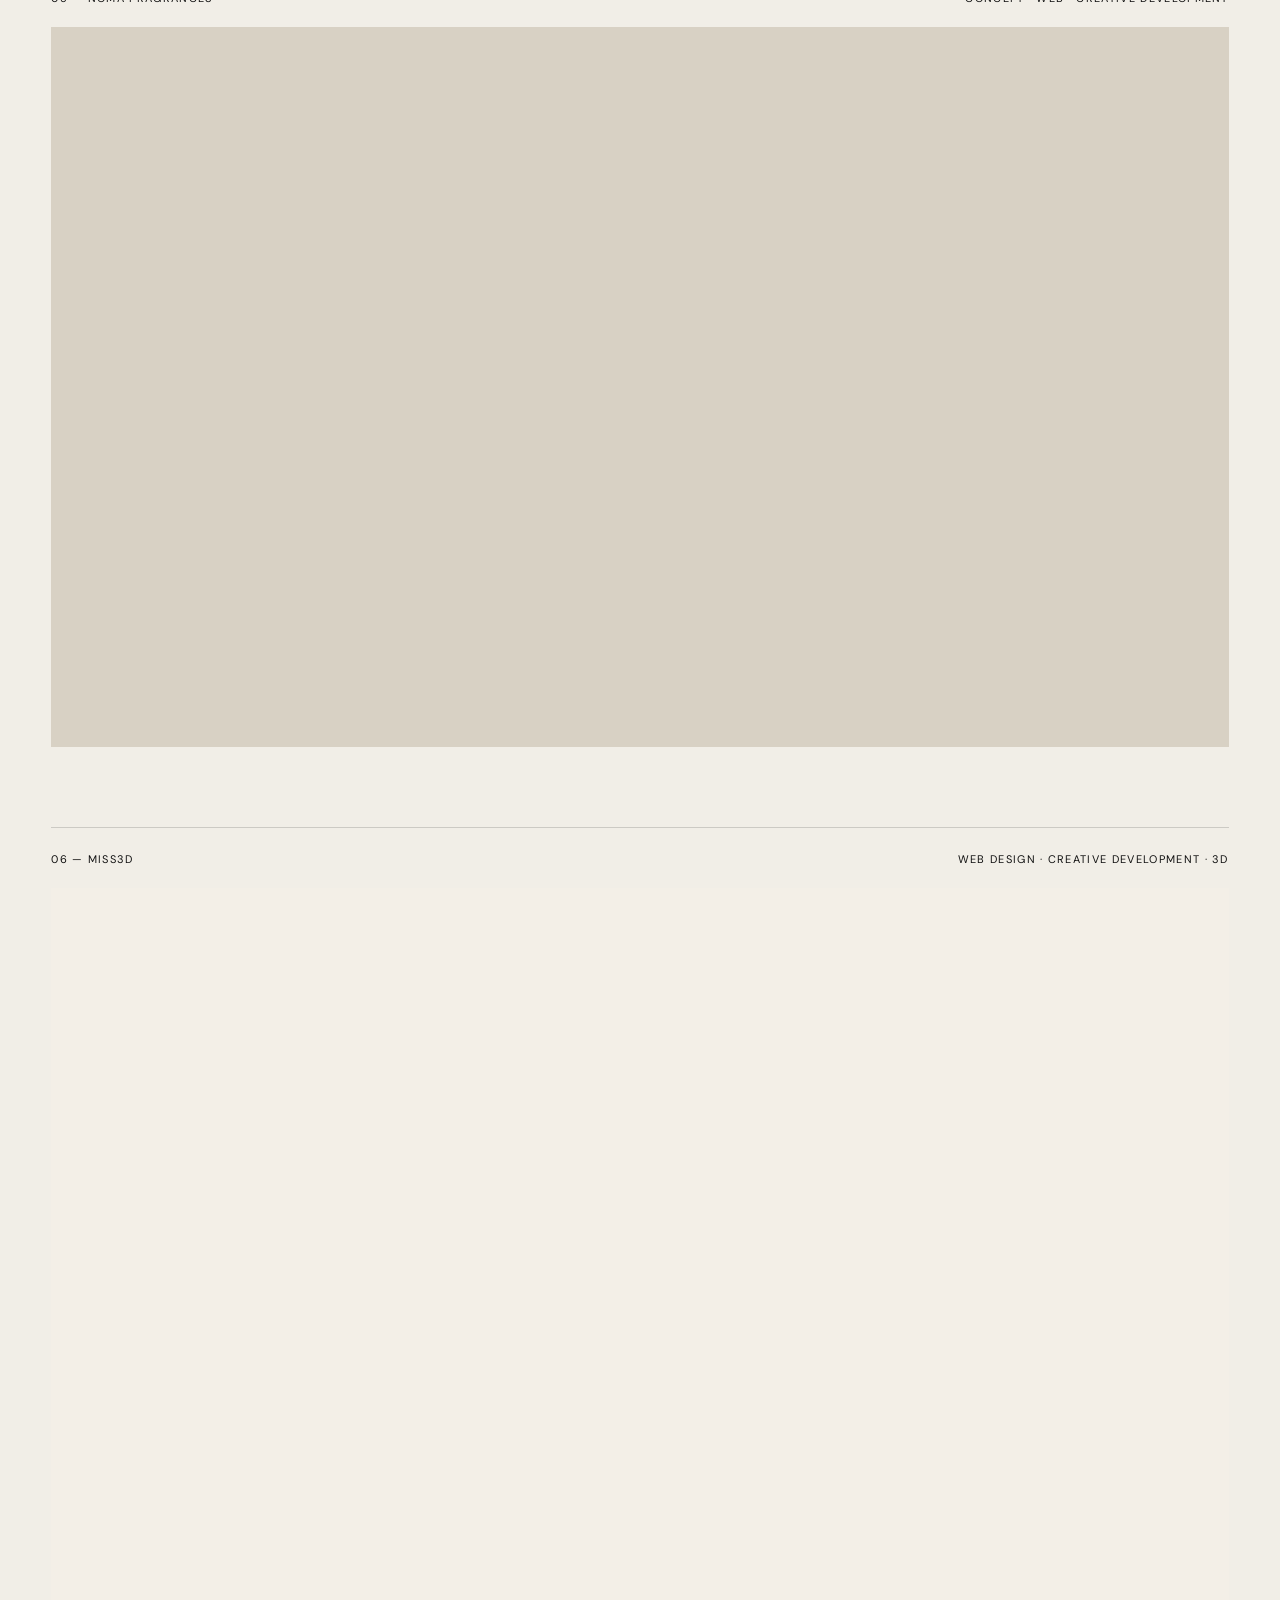
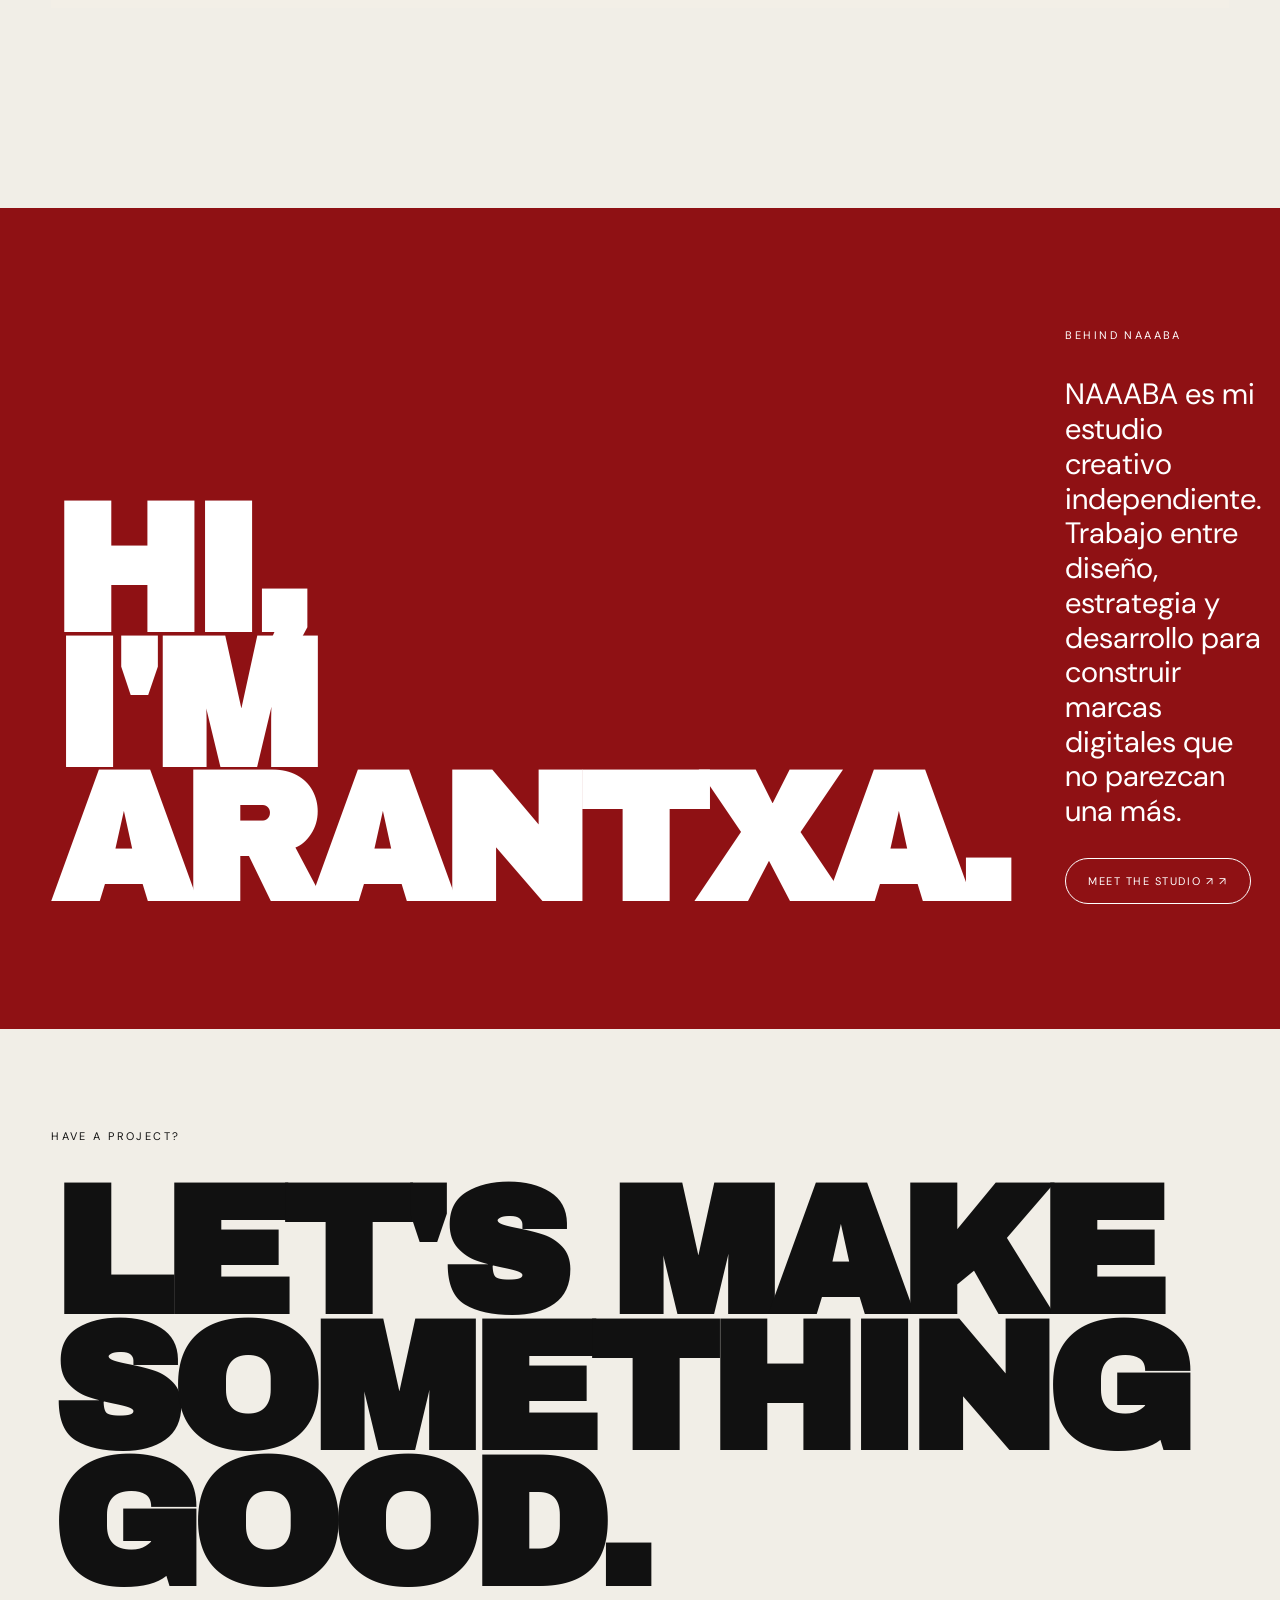
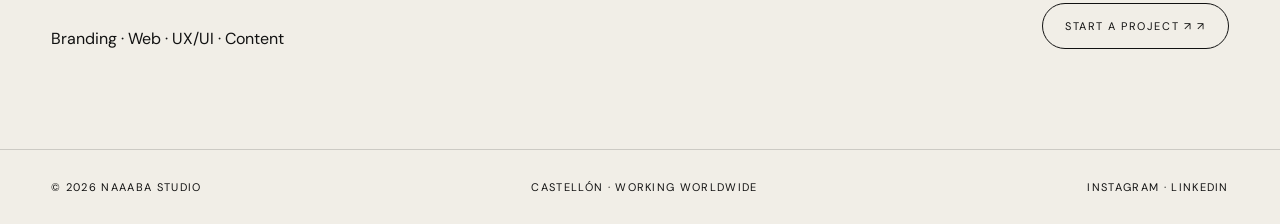
==== commit 552fbfe6: "Add files via upload" ====
--- a/index.html
+++ b/index.html
@@ -27,8 +27,7 @@
             diseño al código.</p>
     </section>
     <div class="marquee">
-        <div class="marquee-inner">BRANDING — WEB DESIGN — DEVELOPMENT — UX/UI — CONTENT — BRANDING — WEB DESIGN —
-            DEVELOPMENT — UX/UI — CONTENT — </div>
+        <div class="marquee-inner"><span>BRANDING — WEB DESIGN — DEVELOPMENT — UX/UI — CONTENT — BRANDING — WEB DESIGN — DEVELOPMENT — UX/UI — CONTENT — </span><span aria-hidden="true">BRANDING — WEB DESIGN — DEVELOPMENT — UX/UI — CONTENT — BRANDING — WEB DESIGN — DEVELOPMENT — UX/UI — CONTENT — </span></div>
     </div>
     <section class="services-strip"><a class="service-row reveal" href="services.html"><span>01</span><strong
                 class="display">BRANDING</strong><span>IDENTITY / DIRECTION</span></a><a class="service-row reveal"
@@ -48,7 +47,7 @@
             rel="noopener noreferrer" aria-label="Explorar NOUR — Human Systems concept project">
             <div class="project-top"><span>01 — NOUR° Human Systems</span><span>Concept · Branding · Web · Creative Development</span></div>
             <div class="project-media">
-                <div class="project-placeholder nour-placeholder"><b class="display">N</b><span class="nour-degree">°</span></div>
+                <div class="project-placeholder nour-placeholder"><b class="display project-letter project-letter-nour">N</b><span class="nour-degree">°</span></div>
                 <div class="project-visit" aria-hidden="true"><span>EXPLORE</span><b>↗</b></div>
             </div>
         </a>
@@ -56,7 +55,7 @@
             rel="noopener noreferrer" aria-label="Explorar Wolnut — furniture e-commerce concept project">
             <div class="project-top"><span>02 — Wolnut</span><span>Concept · UX/UI · Web · Creative Development</span></div>
             <div class="project-media">
-                <div class="project-placeholder wolnut-placeholder"><b class="display">W.</b></div>
+                <div class="project-placeholder wolnut-placeholder"><b class="display project-letter project-letter-wolnut">W.</b></div>
                 <div class="project-visit" aria-hidden="true"><span>EXPLORE</span><b>↗</b></div>
             </div>
         </a>
@@ -64,14 +63,14 @@
             rel="noopener noreferrer" aria-label="Visitar web de Porcelastone">
             <div class="project-top"><span>03 — Porcelastone</span><span>Web · Development · Content</span></div>
             <div class="project-media">
-                <div class="project-placeholder"><b class="display">P.</b></div>
+                <div class="project-placeholder"><b class="display project-letter project-letter-porcelastone">P.</b></div>
                 <div class="project-visit" aria-hidden="true"><span>VISIT SITE</span><b>↗</b></div>
             </div>
         </a>
         <article class="project reveal">
             <div class="project-top"><span>04 — Mare Gastrobar</span><span>Branding · Art direction</span></div>
             <div class="project-media">
-                <div class="project-placeholder" style="background:#111"><b class="display">M.</b></div>
+                <div class="project-placeholder mare-placeholder" style="background:#111"><b class="display project-letter project-letter-mare">M.</b></div>
             
                 <div class="mare-coming-soon" aria-label="Coming soon">
                     <span class="mare-status-dot"></span>
@@ -84,7 +83,7 @@
             rel="noopener noreferrer" aria-label="Explorar NOMA Fragrances — concept project">
             <div class="project-top"><span>05 — NOMA Fragrances</span><span>Concept · Web · Creative Development</span></div>
             <div class="project-media">
-                <div class="project-placeholder" style="background:#d8d1c4;color:#111"><b class="display">N.</b></div>
+                <div class="project-placeholder" style="background:#d8d1c4;color:#111"><b class="display project-letter project-letter-noma">N.</b></div>
                 <div class="project-visit" aria-hidden="true"><span>EXPLORE</span><b>↗</b></div>
             </div>
         </a>
@@ -92,7 +91,7 @@
             rel="noopener noreferrer" aria-label="Visitar Miss3D — creative web project">
             <div class="project-top"><span>06 — Miss3D</span><span>Web Design · Creative Development · 3D</span></div>
             <div class="project-media">
-                <div class="project-placeholder" style="background:#0d0d0d;color:#e54893"><b class="display">M</b></div>
+                <div class="project-placeholder" style="background:#F3EFE7;color:#111"><b class="display project-letter project-letter-miss3d">M</b></div>
                 <div class="project-visit" aria-hidden="true"><span>VISIT SITE</span><b>↗</b></div>
             </div>
         </a>
--- a/index.css
+++ b/index.css
@@ -394,3 +394,39 @@
  .dossier-links a{font-size:27px;padding:19px 0 16px}
  .dossier-links a:hover{padding-left:0}
 }
+
+
+/* V16 — project letters as website sneak peeks */
+.project-letter{
+  display:inline-block;
+  color:transparent!important;
+  -webkit-text-fill-color:transparent;
+  -webkit-background-clip:text;
+  background-clip:text;
+  background-repeat:no-repeat;
+  background-size:cover;
+  background-position:center;
+  filter:saturate(.95) contrast(1.04);
+  transition:background-size .9s cubic-bezier(.2,.75,.2,1), filter .45s ease, transform .9s cubic-bezier(.2,.75,.2,1);
+  will-change:background-size,transform;
+}
+.project:hover .project-letter{background-size:112%;filter:saturate(1.08) contrast(1.05);transform:scale(1.015)}
+.project-letter-nour{background-image:url("https://image.thum.io/get/width/1600/crop/1000/noanimate/https://arantxanavarrob.github.io/nour/")}
+.project-letter-wolnut{background-image:url("https://image.thum.io/get/width/1600/crop/1000/noanimate/https://arantxanavarrob.github.io/wolnut/")}
+.project-letter-porcelastone{background-image:url("https://image.thum.io/get/width/1600/crop/1000/noanimate/https://porcelastone.com/")}
+.project-letter-mare{background-image:url("assets/img/projects/mare-preview.svg")}
+.project-letter-noma{background-image:url("https://image.thum.io/get/width/1600/crop/1000/noanimate/https://arantxanavarrob.github.io/noma/")}
+.project-letter-miss3d{background-image:url("https://image.thum.io/get/width/1600/crop/1000/noanimate/https://arantxanavarrob.github.io/miss3d/index.html")}
+/* Keep each project identity around the image-filled glyph. */
+.nour-placeholder,.wolnut-placeholder,.mare-placeholder{isolation:isolate}
+.nour-placeholder .project-letter{filter:saturate(1.08) contrast(1.08)}
+@media(max-width:760px){
+  .project-letter{background-size:cover}
+  .project:hover .project-letter{background-size:cover;transform:none}
+}
+
+/* V17 — seamless full-width marquee */
+.marquee{overflow:hidden;white-space:nowrap}
+.marquee-inner{display:flex;width:max-content;animation:marqueeSeamless 26s linear infinite;will-change:transform}
+.marquee-inner span{display:block;flex:none;padding-right:0}
+@keyframes marqueeSeamless{from{transform:translateX(0)}to{transform:translateX(-50%)}}
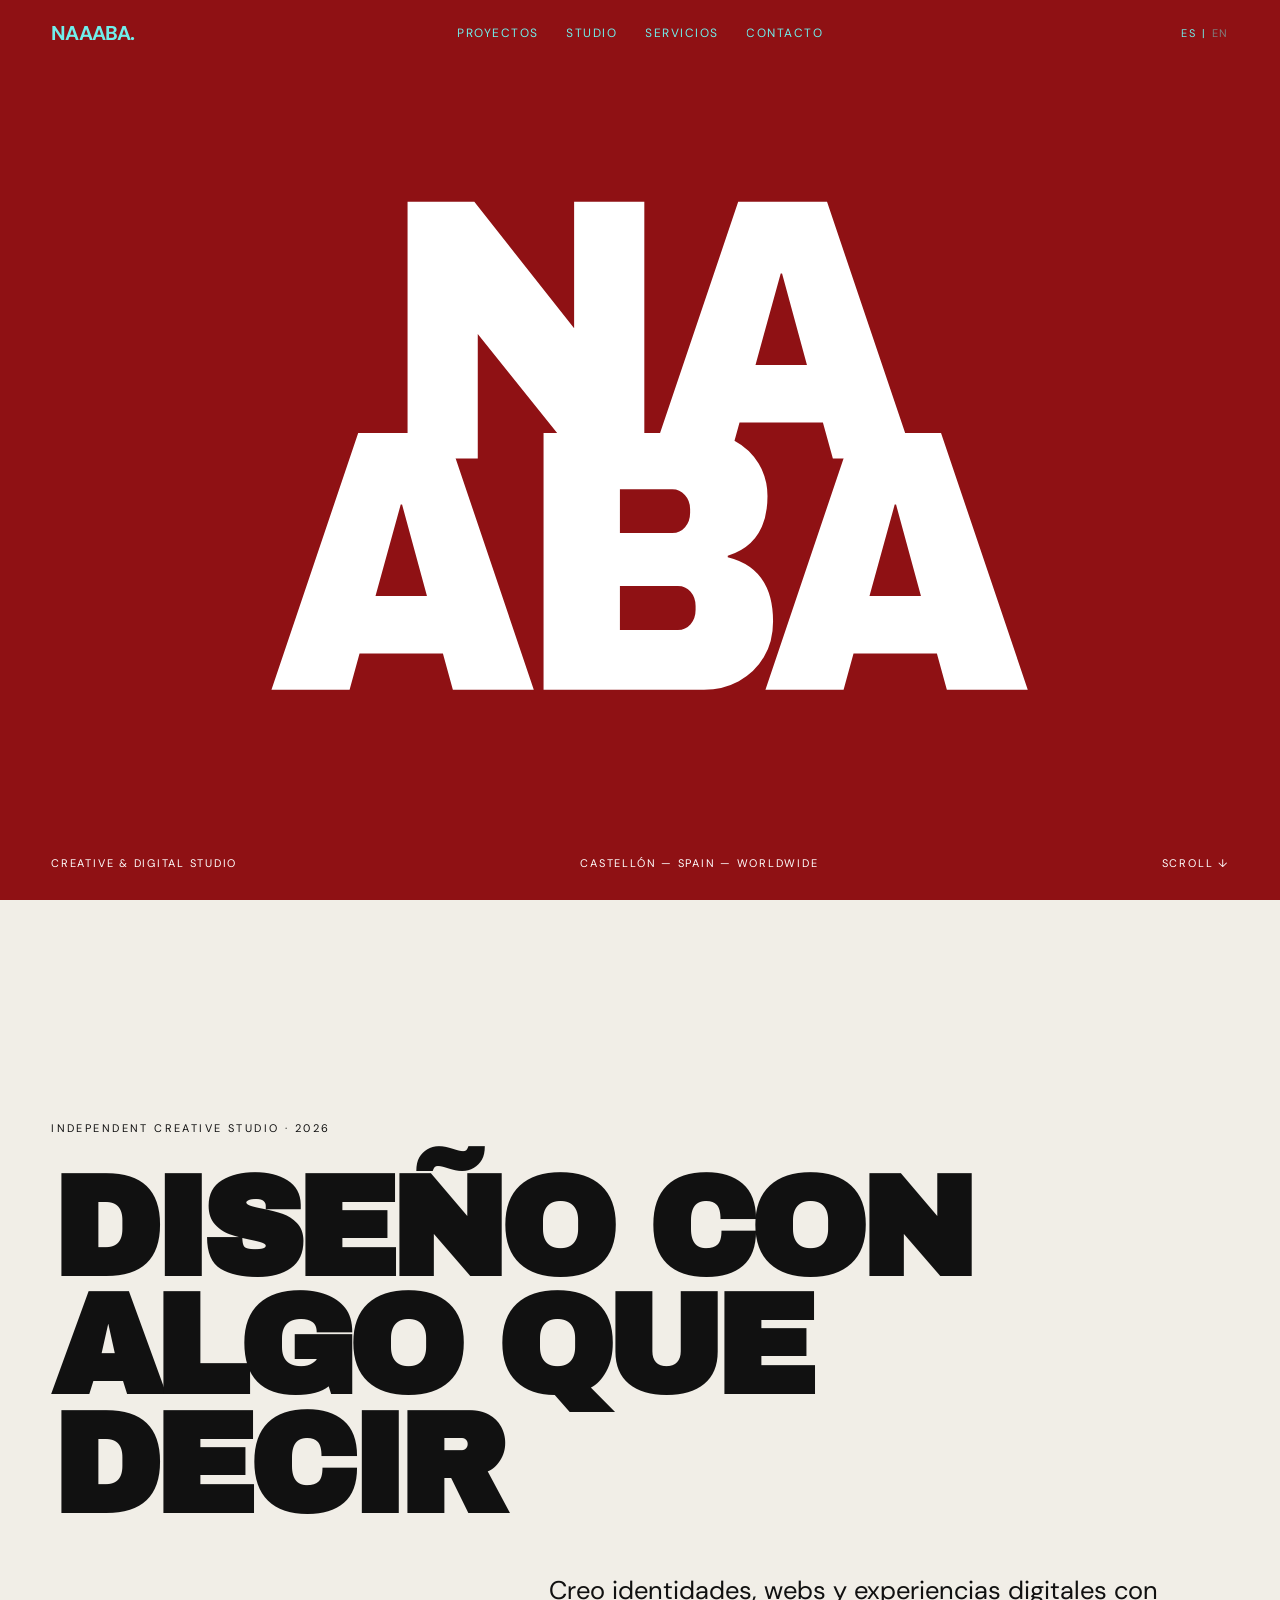
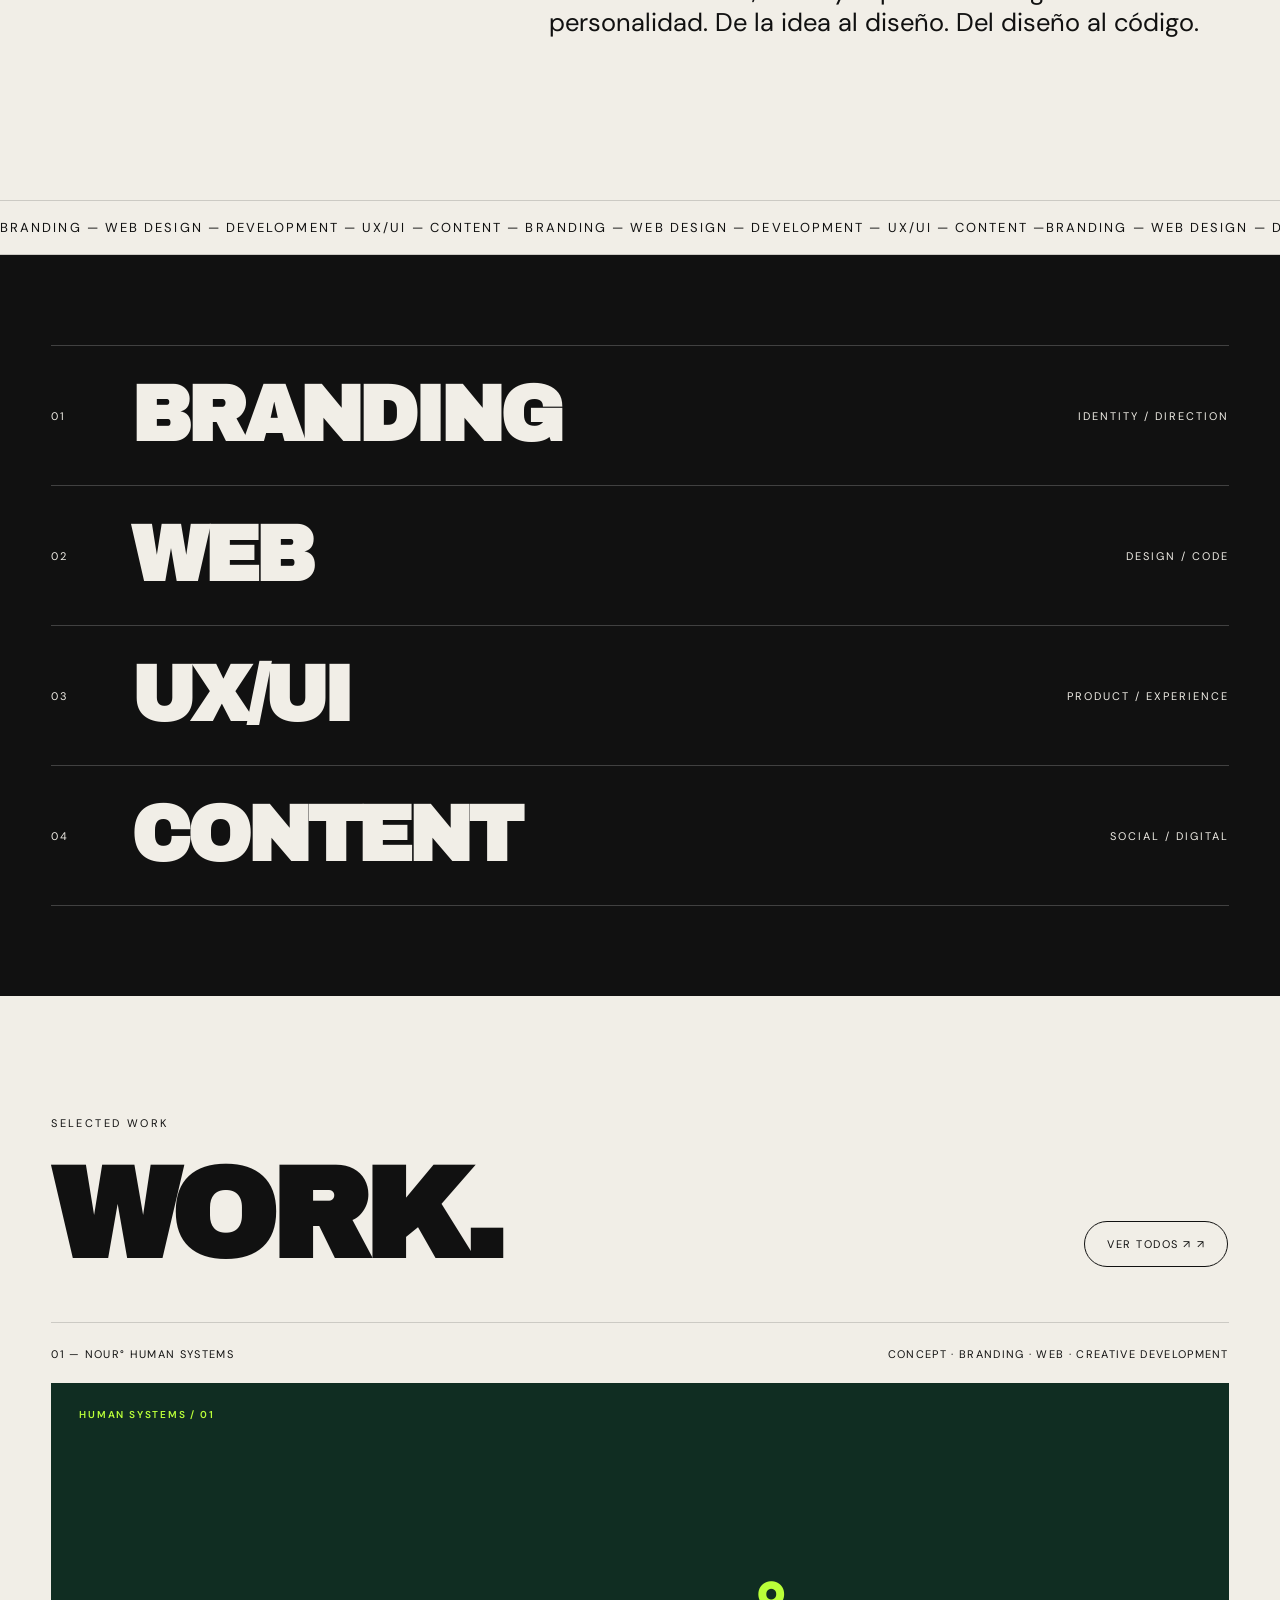
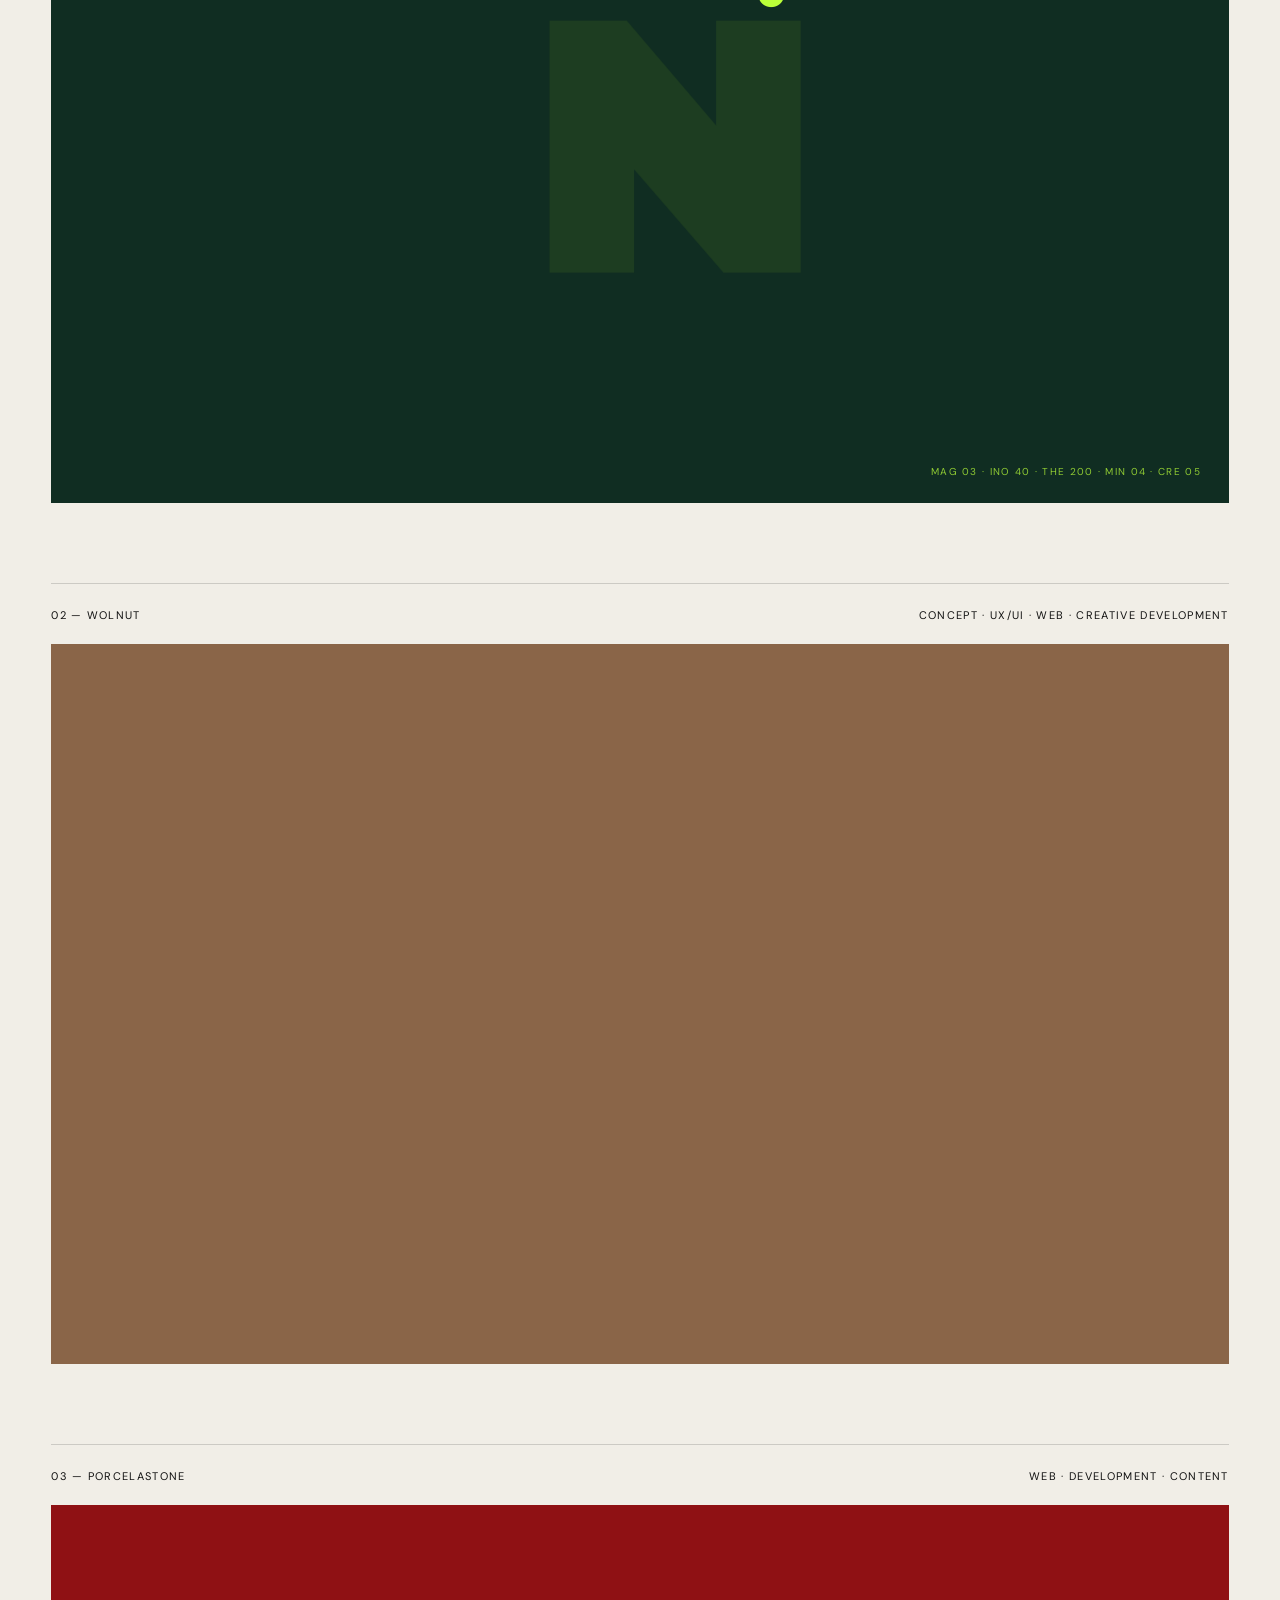
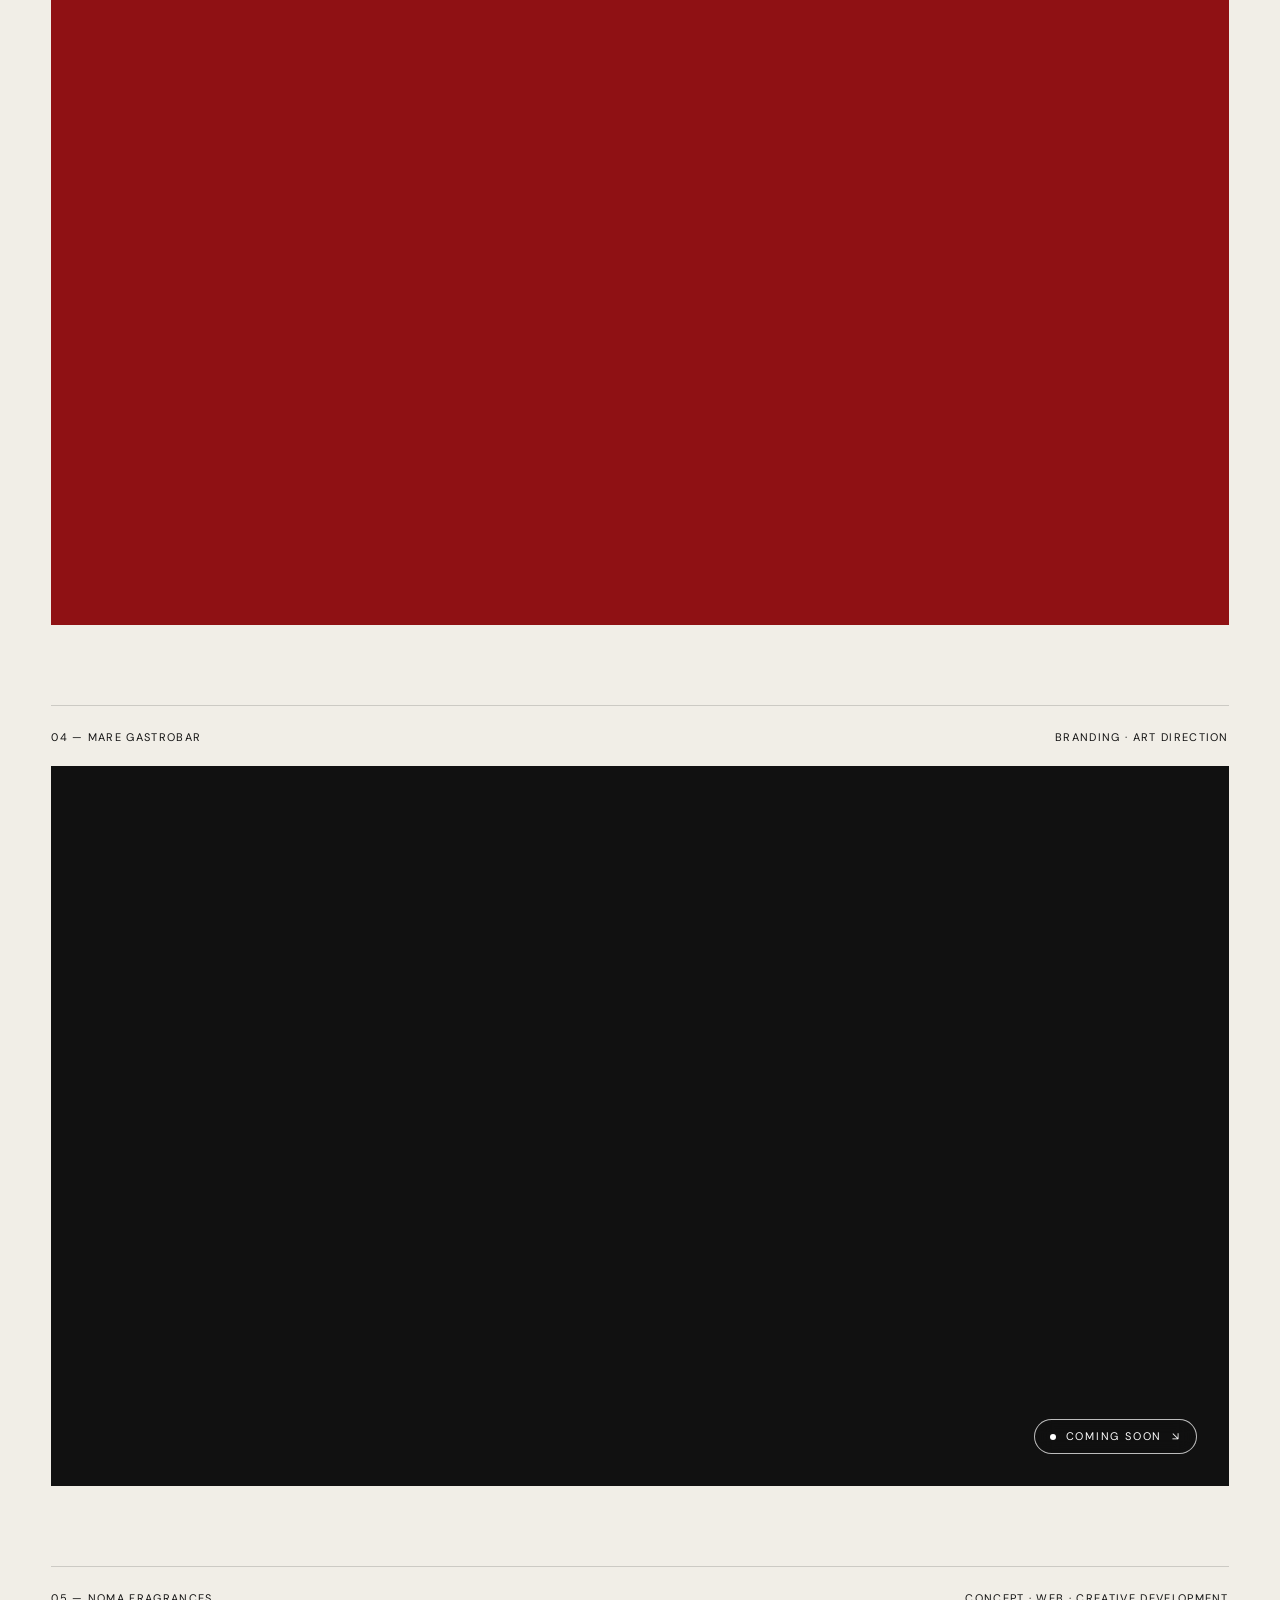
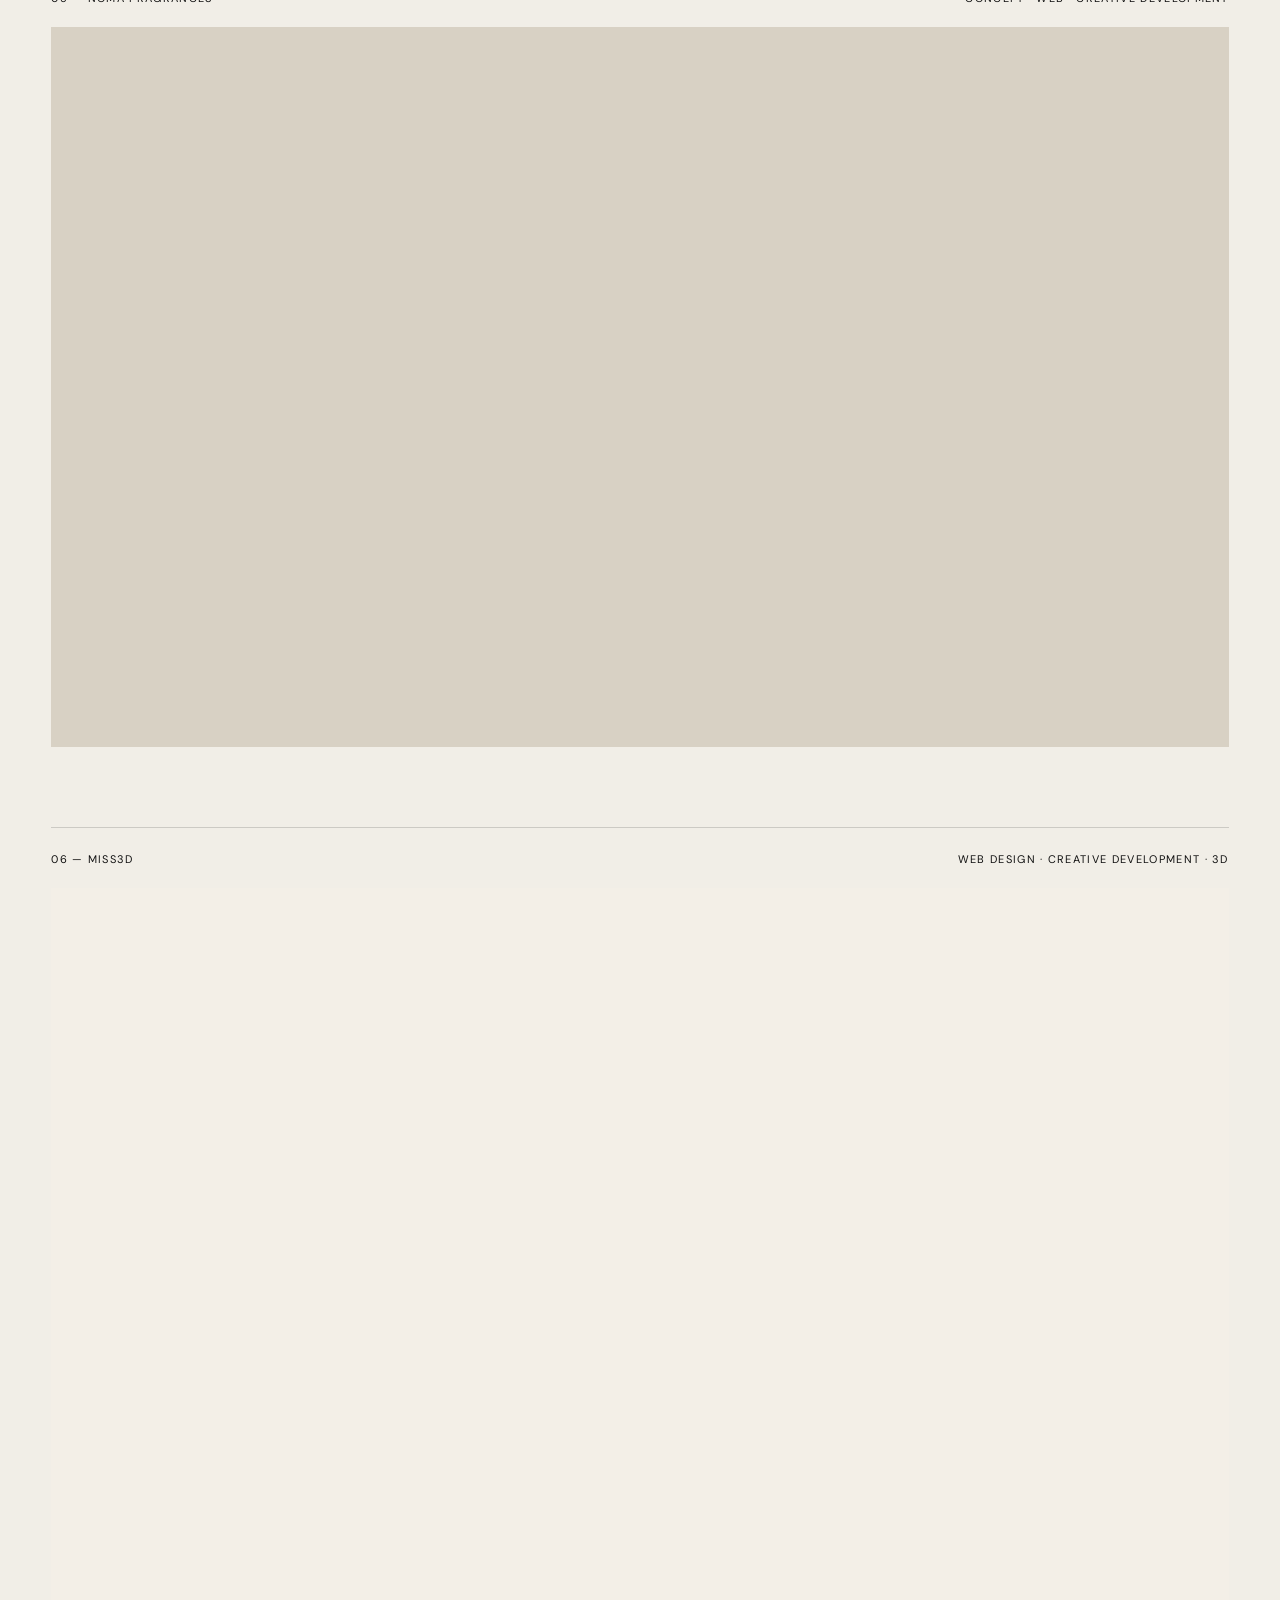
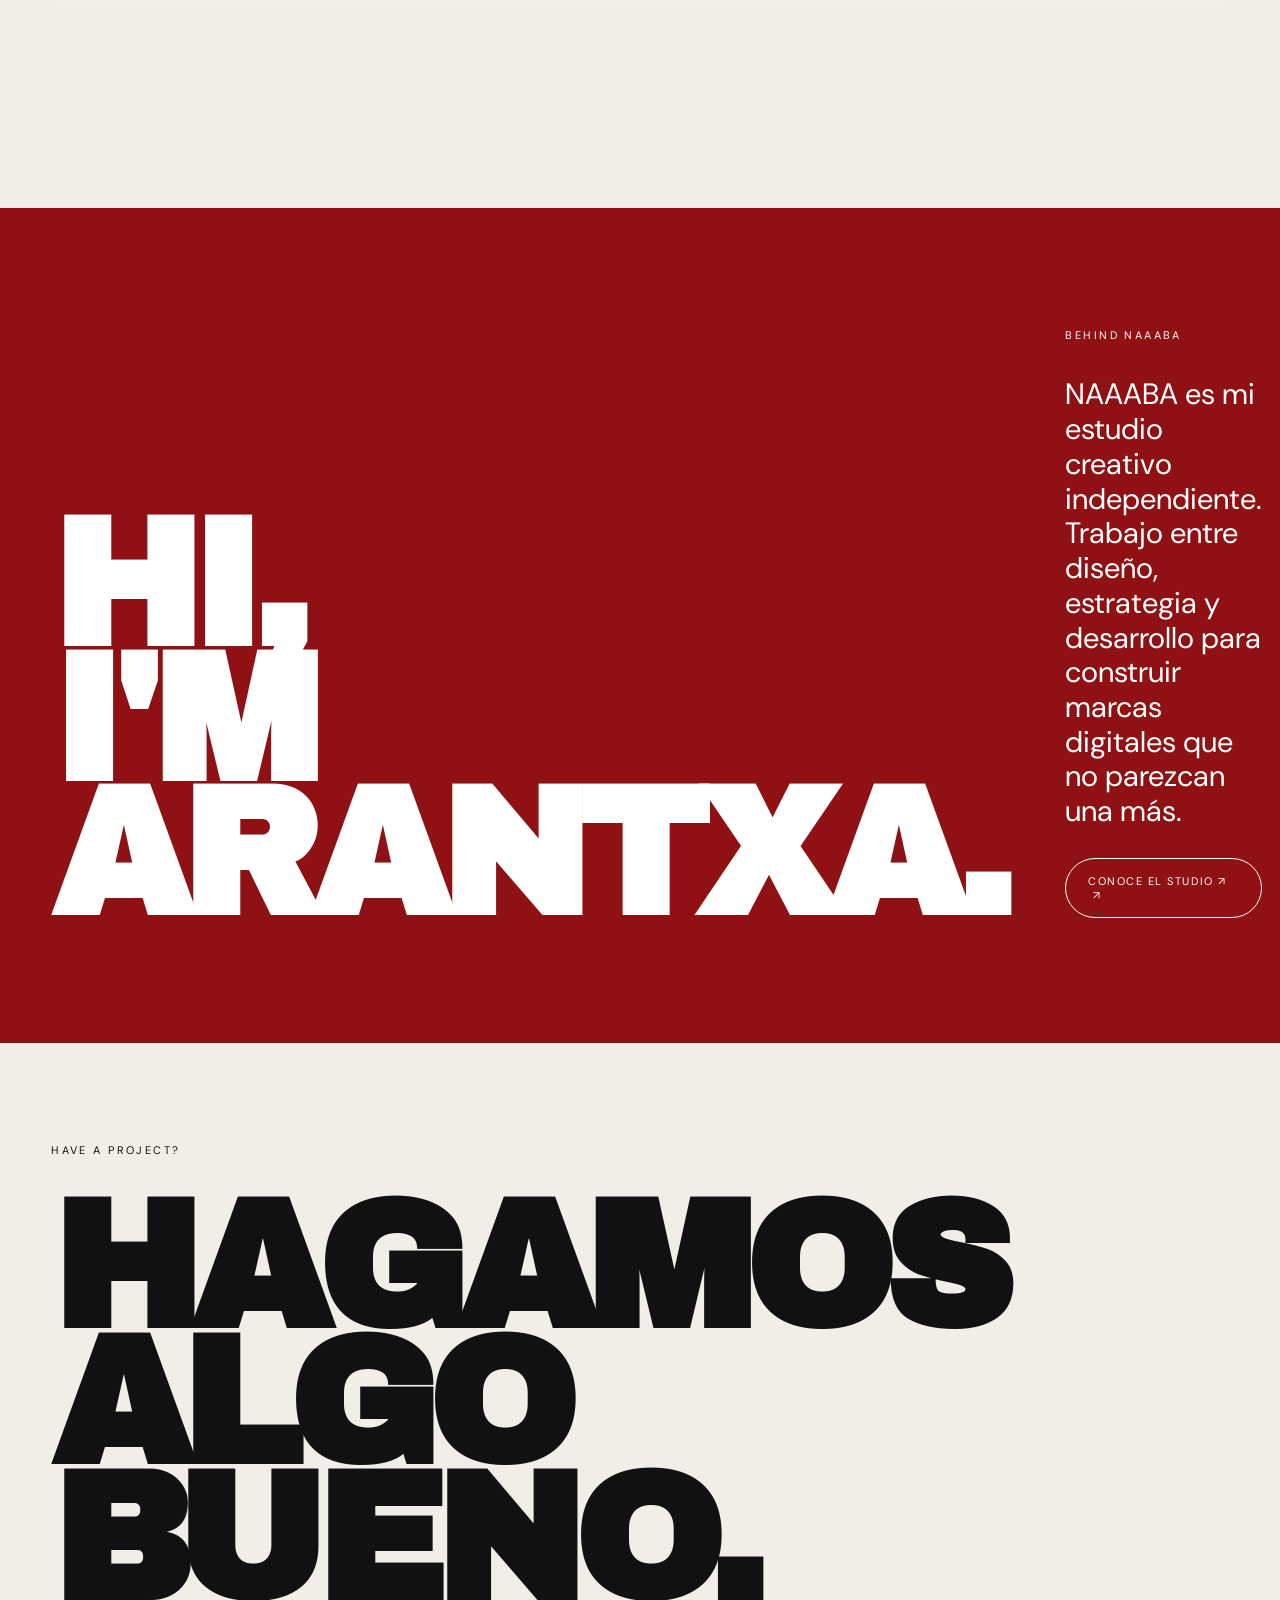
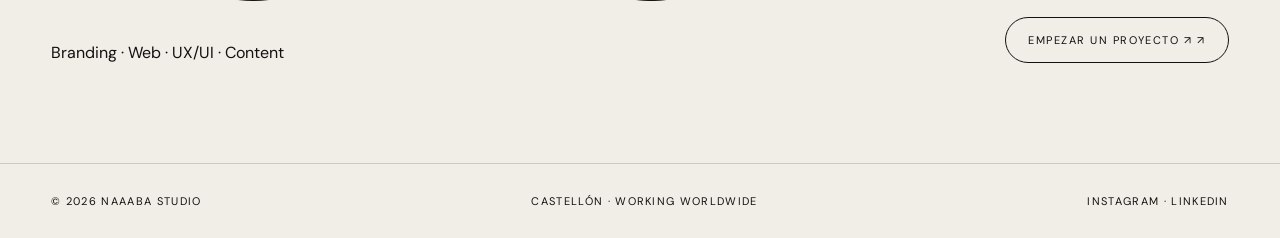
==== commit dd5fba55: "Add files via upload" ====
--- a/index.html
+++ b/index.html
@@ -1,118 +1,102 @@
-<!doctype html>
+<!DOCTYPE html>
+
 <html lang="es">
-
 <head>
-    <meta charset="utf-8">
-    <meta name="viewport" content="width=device-width,initial-scale=1">
-    <meta name="description" content="NAAABA Studio — Branding, web design, development, UX/UI y contenido.">
-    <title>NAAABA Studio — Creative & Digital Studio</title>
-    <link rel="stylesheet" href="index.css">
+<meta charset="utf-8"/>
+<meta content="width=device-width,initial-scale=1" name="viewport"/>
+<meta content="NAAABA Studio — Branding, web design, development, UX/UI y contenido." name="description"/>
+<title>NAAABA Studio — Creative &amp; Digital Studio</title>
+<link href="index.css" rel="stylesheet"/>
 </head>
-
 <body>
-    <header class="nav"><a class="brand" href="index.html">NAAABA.</a>
-        <nav class="navlinks"><a href="work.html">Work</a><a href="studio.html">Studio</a><a
-                href="services.html">Services</a><a href="contact.html">Contact</a></nav><button
-            class="menu-btn">MENU</button>
-    </header>
-    <section class="hero">
-        <div class="hero-logo display"><span>NA</span><span>ABA</span></div>
-        <div class="hero-meta"><span>Creative & Digital Studio</span><span>Castellón — Spain — Worldwide</span><span>Scroll ↓</span>
-        </div>
-    </section>
-    <section class="statement">
-        <div class="eyebrow reveal">Independent creative studio · 2026</div>
-        <h1 class="display reveal scroll-type">DISEÑO CON<br>ALGO QUE<br>DECIR.</h1>
-        <p class="reveal">Creo identidades, webs y experiencias digitales con personalidad. De la idea al diseño. Del
+<header class="nav"><a class="brand" href="index.html">NAAABA.</a>
+<nav class="navlinks"><a href="work.html">Proyectos</a><a href="studio.html">Studio</a><a href="services.html">Servicios</a><a href="contact.html">Contacto</a></nav><div class="lang-switch"><a class="active" href="index.html">ES</a> | <a class="" href="en/index.html">EN</a></div><button class="menu-btn">MENU</button>
+</header>
+<section class="hero">
+<div class="hero-logo display"><span>NA</span><span>ABA</span></div>
+<div class="hero-meta"><span>Creative &amp; Digital Studio</span><span>Castellón — Spain — Worldwide</span><span>Scroll ↓</span>
+</div>
+</section>
+<section class="statement">
+<div class="eyebrow reveal">Independent creative studio · 2026</div>
+<h1 class="display reveal scroll-type">DISEÑO CON<br/>ALGO QUE<br/>DECIR.</h1>
+<p class="reveal">Creo identidades, webs y experiencias digitales con personalidad. De la idea al diseño. Del
             diseño al código.</p>
-    </section>
-    <div class="marquee">
-        <div class="marquee-inner"><span>BRANDING — WEB DESIGN — DEVELOPMENT — UX/UI — CONTENT — BRANDING — WEB DESIGN — DEVELOPMENT — UX/UI — CONTENT — </span><span aria-hidden="true">BRANDING — WEB DESIGN — DEVELOPMENT — UX/UI — CONTENT — BRANDING — WEB DESIGN — DEVELOPMENT — UX/UI — CONTENT — </span></div>
-    </div>
-    <section class="services-strip"><a class="service-row reveal" href="services.html"><span>01</span><strong
-                class="display">BRANDING</strong><span>IDENTITY / DIRECTION</span></a><a class="service-row reveal"
-            href="services.html"><span>02</span><strong class="display">WEB</strong><span>DESIGN / CODE</span></a><a
-            class="service-row reveal" href="services.html"><span>03</span><strong
-                class="display">UX/UI</strong><span>PRODUCT / EXPERIENCE</span></a><a class="service-row reveal"
-            href="services.html"><span>04</span><strong class="display">CONTENT</strong><span>SOCIAL /
+</section>
+<div class="marquee">
+<div class="marquee-inner"><span>BRANDING — WEB DESIGN — DEVELOPMENT — UX/UI — CONTENT — BRANDING — WEB DESIGN — DEVELOPMENT — UX/UI — CONTENT — </span><span aria-hidden="true">BRANDING — WEB DESIGN — DEVELOPMENT — UX/UI — CONTENT — BRANDING — WEB DESIGN — DEVELOPMENT — UX/UI — CONTENT — </span></div>
+</div>
+<section class="services-strip"><a class="service-row reveal" href="services.html"><span>01</span><strong class="display">BRANDING</strong><span>IDENTITY / DIRECTION</span></a><a class="service-row reveal" href="services.html"><span>02</span><strong class="display">WEB</strong><span>DESIGN / CODE</span></a><a class="service-row reveal" href="services.html"><span>03</span><strong class="display">UX/UI</strong><span>PRODUCT / EXPERIENCE</span></a><a class="service-row reveal" href="services.html"><span>04</span><strong class="display">CONTENT</strong><span>SOCIAL /
                 DIGITAL</span></a></section>
-    <section class="work">
-        <div class="section-head reveal">
-            <div>
-                <div class="eyebrow">Selected work</div>
-                <h2 class="display">WORK.</h2>
-            </div><a class="pill" href="work.html">View all ↗</a>
-        </div>
-        <a class="project project-link reveal project-nour" href="https://arantxanavarrob.github.io/nour/" target="_blank"
-            rel="noopener noreferrer" aria-label="Explorar NOUR — Human Systems concept project">
-            <div class="project-top"><span>01 — NOUR° Human Systems</span><span>Concept · Branding · Web · Creative Development</span></div>
-            <div class="project-media">
-                <div class="project-placeholder nour-placeholder"><b class="display project-letter project-letter-nour">N</b><span class="nour-degree">°</span></div>
-                <div class="project-visit" aria-hidden="true"><span>EXPLORE</span><b>↗</b></div>
-            </div>
-        </a>
-        <a class="project project-link reveal project-wolnut" href="https://arantxanavarrob.github.io/wolnut/" target="_blank"
-            rel="noopener noreferrer" aria-label="Explorar Wolnut — furniture e-commerce concept project">
-            <div class="project-top"><span>02 — Wolnut</span><span>Concept · UX/UI · Web · Creative Development</span></div>
-            <div class="project-media">
-                <div class="project-placeholder wolnut-placeholder"><b class="display project-letter project-letter-wolnut">W.</b></div>
-                <div class="project-visit" aria-hidden="true"><span>EXPLORE</span><b>↗</b></div>
-            </div>
-        </a>
-        <a class="project project-link reveal" href="https://porcelastone.com/" target="_blank"
-            rel="noopener noreferrer" aria-label="Visitar web de Porcelastone">
-            <div class="project-top"><span>03 — Porcelastone</span><span>Web · Development · Content</span></div>
-            <div class="project-media">
-                <div class="project-placeholder"><b class="display project-letter project-letter-porcelastone">P.</b></div>
-                <div class="project-visit" aria-hidden="true"><span>VISIT SITE</span><b>↗</b></div>
-            </div>
-        </a>
-        <article class="project reveal">
-            <div class="project-top"><span>04 — Mare Gastrobar</span><span>Branding · Art direction</span></div>
-            <div class="project-media">
-                <div class="project-placeholder mare-placeholder" style="background:#111"><b class="display project-letter project-letter-mare">M.</b></div>
-            
-                <div class="mare-coming-soon" aria-label="Coming soon">
-                    <span class="mare-status-dot"></span>
-                    <span>COMING SOON</span>
-                    <span class="mare-status-arrow">↘</span>
-                </div>
+<section class="work">
+<div class="section-head reveal">
+<div>
+<div class="eyebrow">Selected work</div>
+<h2 class="display">WORK.</h2>
+</div><a class="pill" href="work.html">Ver todos ↗</a>
 </div>
-        </article>
-        <a class="project project-link reveal" href="https://arantxanavarrob.github.io/noma/" target="_blank"
-            rel="noopener noreferrer" aria-label="Explorar NOMA Fragrances — concept project">
-            <div class="project-top"><span>05 — NOMA Fragrances</span><span>Concept · Web · Creative Development</span></div>
-            <div class="project-media">
-                <div class="project-placeholder" style="background:#d8d1c4;color:#111"><b class="display project-letter project-letter-noma">N.</b></div>
-                <div class="project-visit" aria-hidden="true"><span>EXPLORE</span><b>↗</b></div>
-            </div>
-        </a>
-        <a class="project project-link reveal" href="https://arantxanavarrob.github.io/miss3d/index.html" target="_blank"
-            rel="noopener noreferrer" aria-label="Visitar Miss3D — creative web project">
-            <div class="project-top"><span>06 — Miss3D</span><span>Web Design · Creative Development · 3D</span></div>
-            <div class="project-media">
-                <div class="project-placeholder" style="background:#F3EFE7;color:#111"><b class="display project-letter project-letter-miss3d">M</b></div>
-                <div class="project-visit" aria-hidden="true"><span>VISIT SITE</span><b>↗</b></div>
-            </div>
-        </a>
-    </section>
-    <section class="about-slice">
-        <h2 class="display reveal scroll-type">HI,<br>I'M<br>ARANTXA.</h2>
-        <div class="reveal">
-            <div class="eyebrow">Behind NAAABA</div>
-            <p>NAAABA es mi estudio creativo independiente. Trabajo entre diseño, estrategia y desarrollo para construir
-                marcas digitales que no parezcan una más.</p><a class="pill" href="studio.html">Meet the studio ↗</a>
-        </div>
-    </section>
-    <section class="cta">
-        <div class="eyebrow reveal">Have a project?</div>
-        <h2 class="display reveal scroll-type">LET'S MAKE<br>SOMETHING<br>GOOD.</h2>
-        <div class="cta-bottom reveal"><span>Branding · Web · UX/UI · Content</span><a class="pill"
-                href="contact.html">Start a project ↗</a></div>
-    </section>
-    <footer class="footer"><span>© 2026 NAAABA Studio</span><span>Castellón · Working worldwide</span><span>Instagram ·
+<a aria-label="Explorar NOUR — Human Systems concept project" class="project project-link reveal project-nour" href="https://arantxanavarrob.github.io/nour/" rel="noopener noreferrer" target="_blank">
+<div class="project-top"><span>01 — NOUR° Human Systems</span><span>Concept · Branding · Web · Creative Development</span></div>
+<div class="project-media">
+<div class="project-placeholder nour-placeholder"><b class="display project-letter project-letter-nour">N</b><span class="nour-degree">°</span></div>
+<div aria-hidden="true" class="project-visit"><span>EXPLORAR</span><b>↗</b></div>
+</div>
+</a>
+<a aria-label="Explorar Wolnut — furniture e-commerce concept project" class="project project-link reveal project-wolnut" href="https://arantxanavarrob.github.io/wolnut/" rel="noopener noreferrer" target="_blank">
+<div class="project-top"><span>02 — Wolnut</span><span>Concept · UX/UI · Web · Creative Development</span></div>
+<div class="project-media">
+<div class="project-placeholder wolnut-placeholder"><b class="display project-letter project-letter-wolnut">W.</b></div>
+<div aria-hidden="true" class="project-visit"><span>EXPLORAR</span><b>↗</b></div>
+</div>
+</a>
+<a aria-label="Visitar web de Porcelastone" class="project project-link reveal" href="https://porcelastone.com/" rel="noopener noreferrer" target="_blank">
+<div class="project-top"><span>03 — Porcelastone</span><span>Web · Development · Content</span></div>
+<div class="project-media">
+<div class="project-placeholder"><b class="display project-letter project-letter-porcelastone">P.</b></div>
+<div aria-hidden="true" class="project-visit"><span>VER WEB</span><b>↗</b></div>
+</div>
+</a>
+<article class="project reveal">
+<div class="project-top"><span>04 — Mare Gastrobar</span><span>Branding · Art direction</span></div>
+<div class="project-media">
+<div class="project-placeholder mare-placeholder" style="background:#111"><b class="display project-letter project-letter-mare">M.</b></div>
+<div aria-label="Coming soon" class="mare-coming-soon">
+<span class="mare-status-dot"></span>
+<span>COMING SOON</span>
+<span class="mare-status-arrow">↘</span>
+</div>
+</div>
+</article>
+<a aria-label="Explorar NOMA Fragrances — concept project" class="project project-link reveal" href="https://arantxanavarrob.github.io/noma/" rel="noopener noreferrer" target="_blank">
+<div class="project-top"><span>05 — NOMA Fragrances</span><span>Concept · Web · Creative Development</span></div>
+<div class="project-media">
+<div class="project-placeholder" style="background:#d8d1c4;color:#111"><b class="display project-letter project-letter-noma">N.</b></div>
+<div aria-hidden="true" class="project-visit"><span>EXPLORAR</span><b>↗</b></div>
+</div>
+</a>
+<a aria-label="Visitar Miss3D — creative web project" class="project project-link reveal" href="https://arantxanavarrob.github.io/miss3d/index.html" rel="noopener noreferrer" target="_blank">
+<div class="project-top"><span>06 — Miss3D</span><span>Web Design · Creative Development · 3D</span></div>
+<div class="project-media">
+<div class="project-placeholder" style="background:#F3EFE7;color:#111"><b class="display project-letter project-letter-miss3d">M</b></div>
+<div aria-hidden="true" class="project-visit"><span>VER WEB</span><b>↗</b></div>
+</div>
+</a>
+</section>
+<section class="about-slice">
+<h2 class="display reveal scroll-type">HI,<br/>I'M<br/>ARANTXA.</h2>
+<div class="reveal">
+<div class="eyebrow">Behind NAAABA</div>
+<p>NAAABA es mi estudio creativo independiente. Trabajo entre diseño, estrategia y desarrollo para construir
+                marcas digitales que no parezcan una más.</p><a class="pill" href="studio.html">Conoce el studio ↗</a>
+</div>
+</section>
+<section class="cta">
+<div class="eyebrow reveal">Have a project?</div>
+<h2 class="display reveal scroll-type">HAGAMOS<br/>ALGO<br/>BUENO.</h2>
+<div class="cta-bottom reveal"><span>Branding · Web · UX/UI · Content</span><a class="pill" href="contact.html">Empezar un proyecto ↗</a></div>
+</section>
+<footer class="footer"><span>© 2026 NAAABA Studio</span><span>Castellón · Working worldwide</span><span>Instagram ·
             LinkedIn</span></footer>
-    <script src="index.js"></script>
+<script src="index.js"></script>
 </body>
-
 </html>
--- a/index.css
+++ b/index.css
@@ -430,3 +430,22 @@
 .marquee-inner{display:flex;width:max-content;animation:marqueeSeamless 26s linear infinite;will-change:transform}
 .marquee-inner span{display:block;flex:none;padding-right:0}
 @keyframes marqueeSeamless{from{transform:translateX(0)}to{transform:translateX(-50%)}}
+
+/* V18 — ES | EN language switch */
+.lang-switch{display:flex;align-items:center;gap:6px;margin-left:auto;margin-right:28px;font-size:11px;letter-spacing:.12em;text-transform:uppercase;white-space:nowrap}
+.lang-switch a{opacity:.5;transition:opacity .25s ease}
+.lang-switch a:hover,.lang-switch a.active{opacity:1}
+@media(max-width:760px){.lang-switch{margin-left:auto;margin-right:14px;font-size:10px;position:relative;z-index:52}.nav.open .lang-switch{color:#fff}.nav.open .menu-btn{z-index:53}}
+
+/* V19 — desktop navigation centered independently from logo/language */
+@media(min-width:761px){.nav{position:fixed}.navlinks{position:absolute;left:50%;transform:translateX(-50%)}.lang-switch{margin-left:auto;margin-right:0}}
+
+/* V18 — Studio hero desktop fit */
+@media (min-width:761px){
+  body:has(.studio-intro) .page-hero h1{
+    font-size:clamp(62px,9.25vw,142px)!important;
+    line-height:.86!important;
+    max-width:none!important;
+    white-space:nowrap;
+  }
+}
